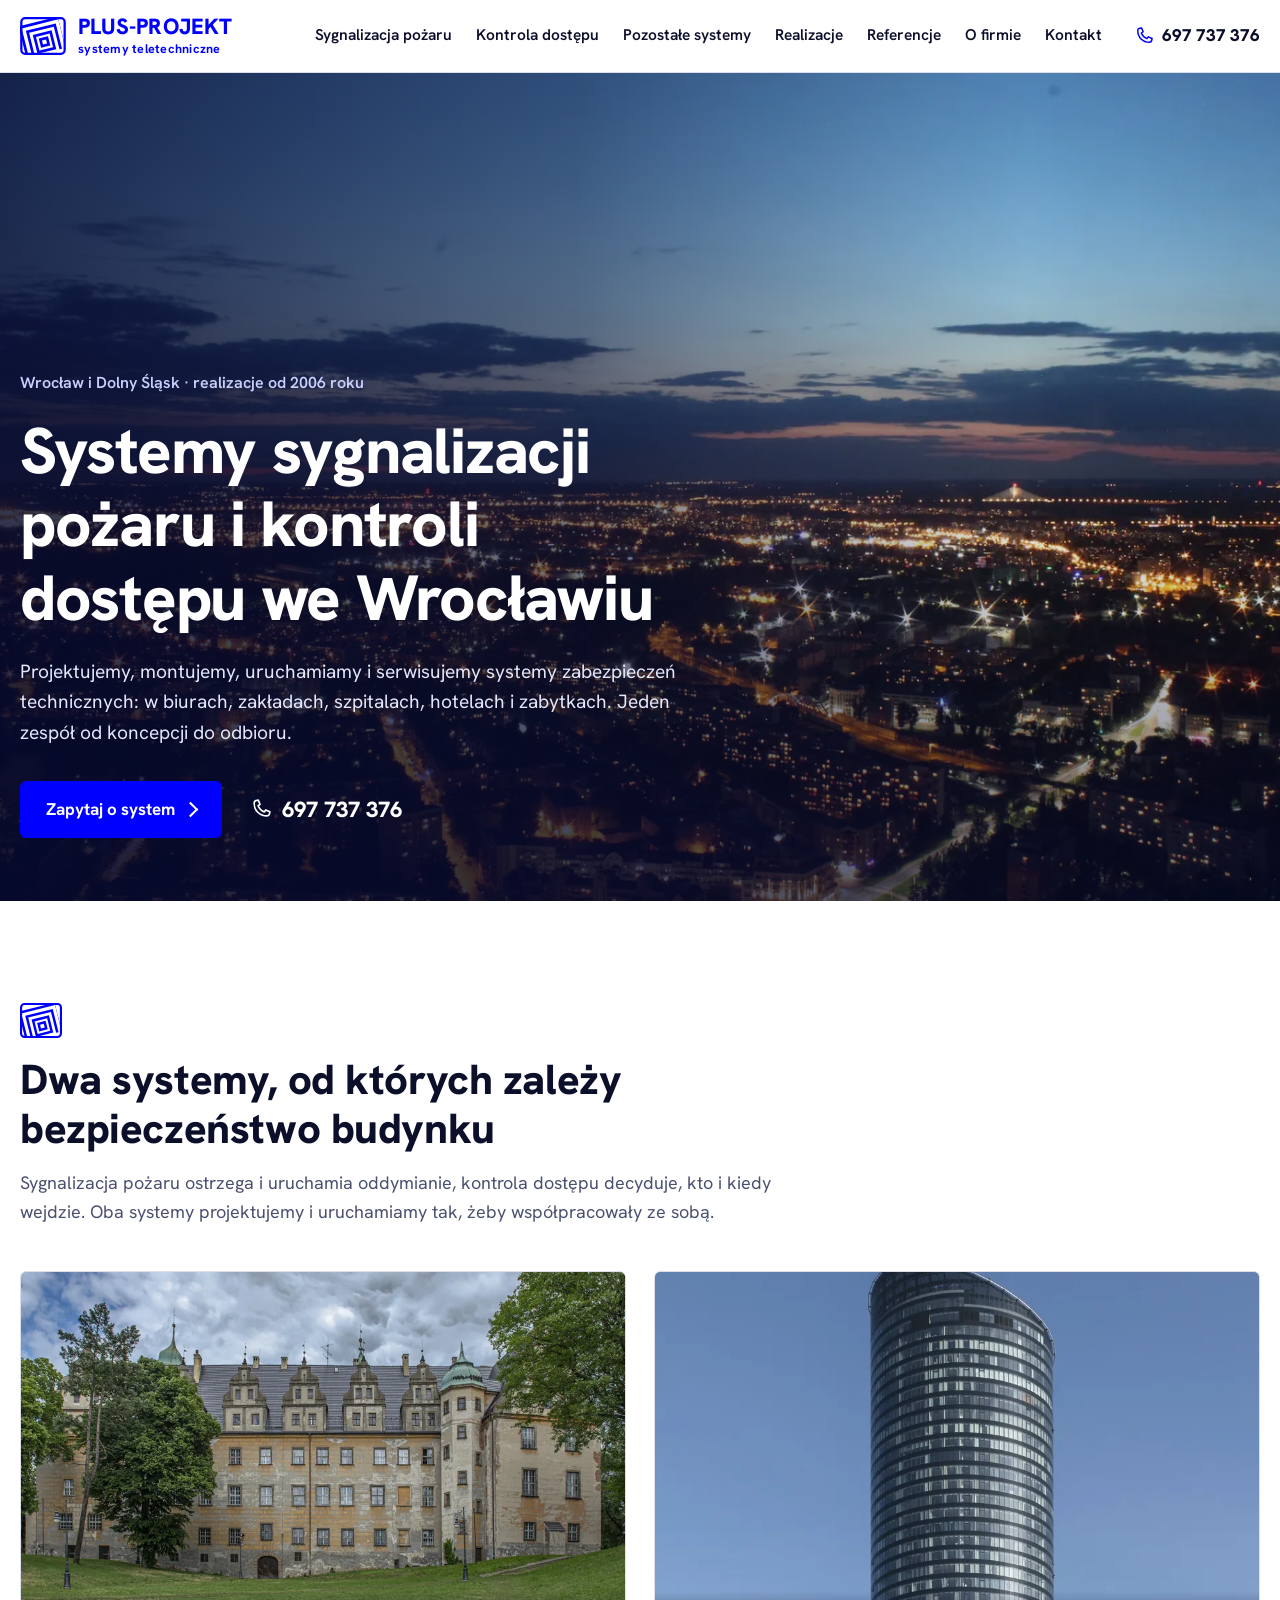
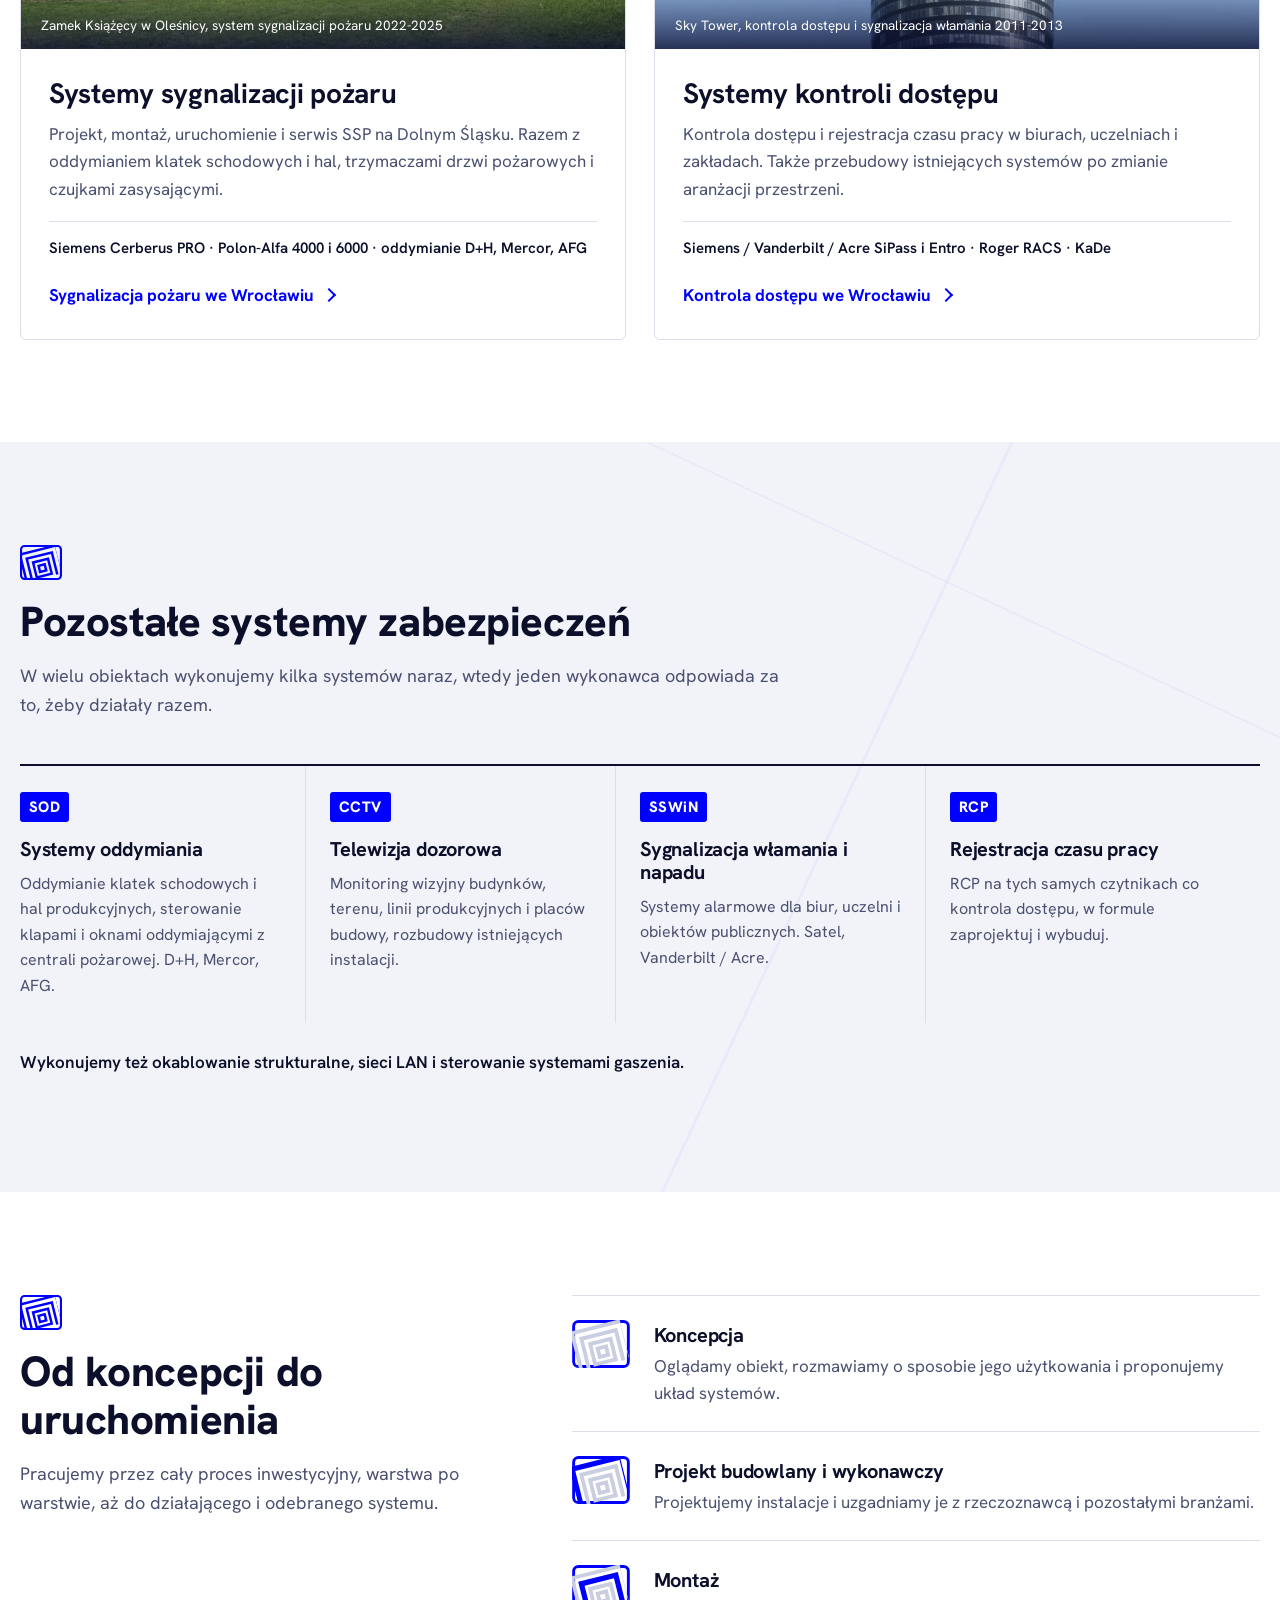
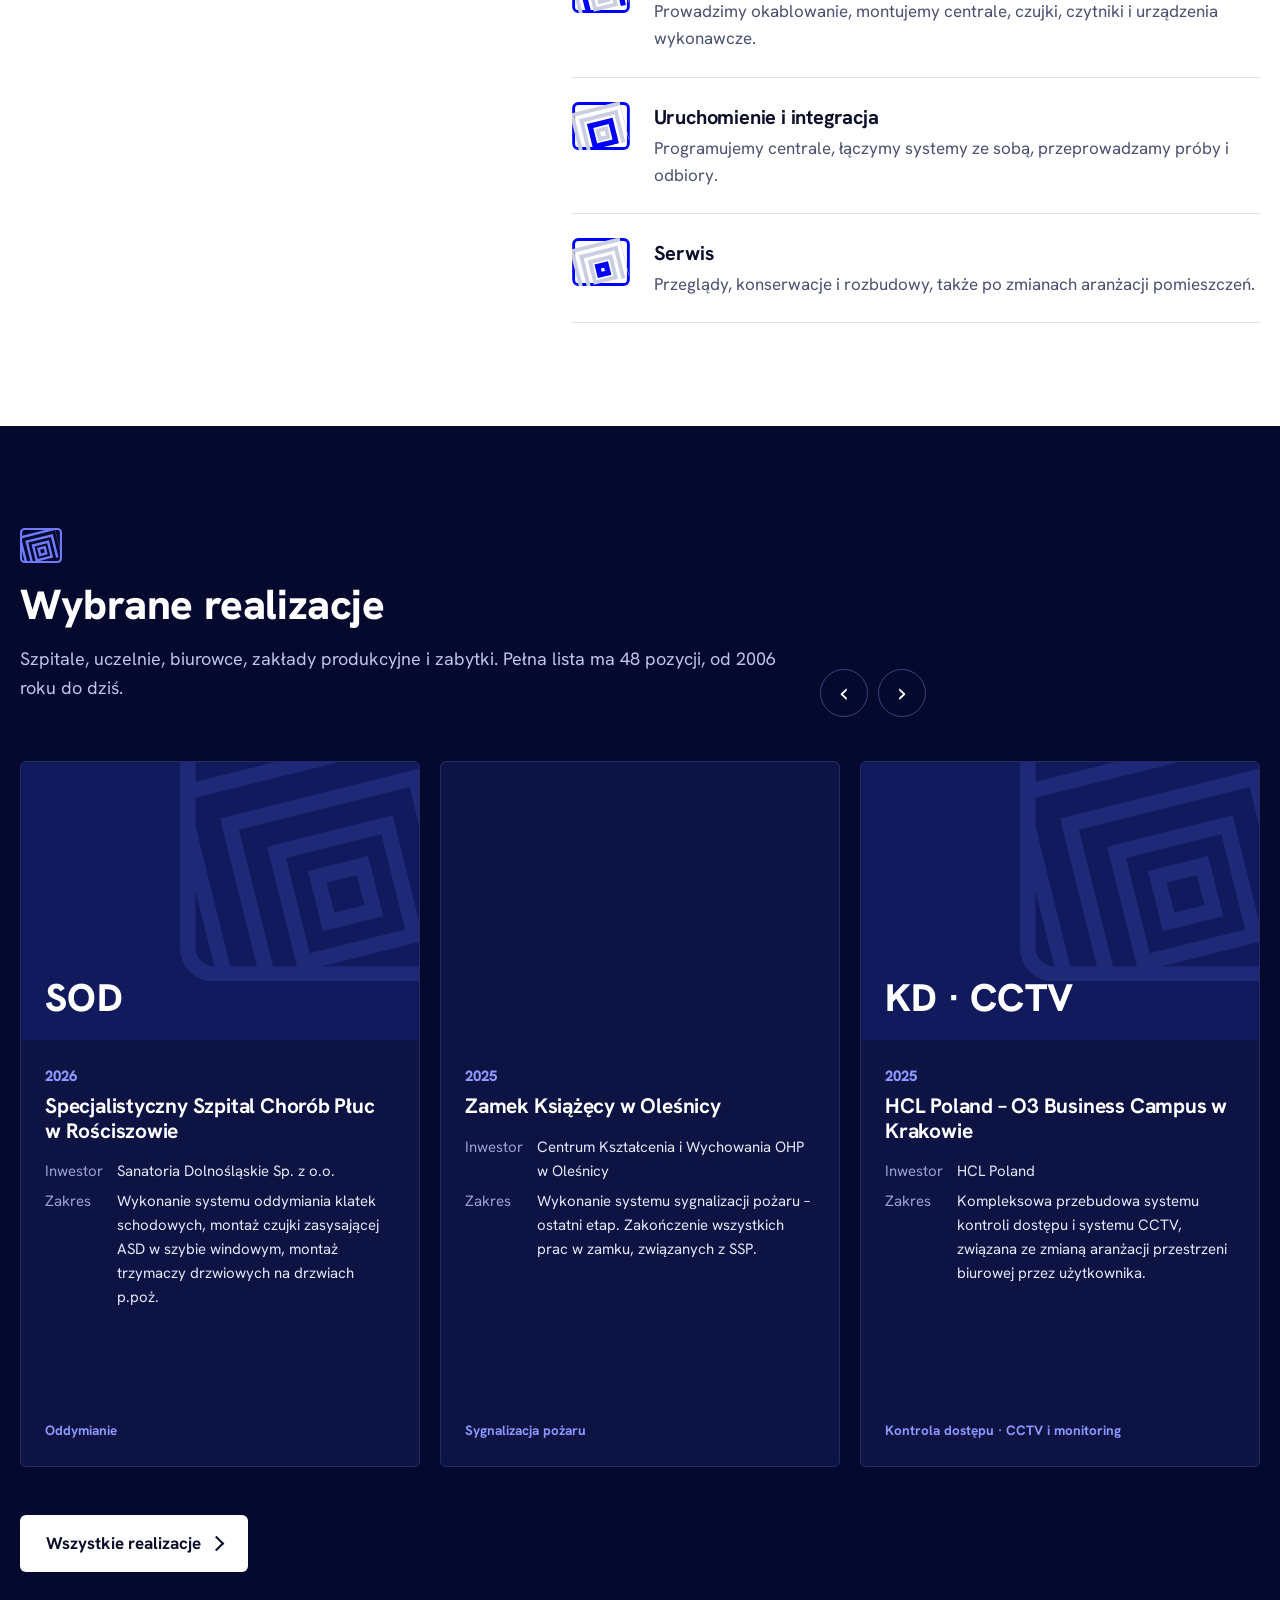
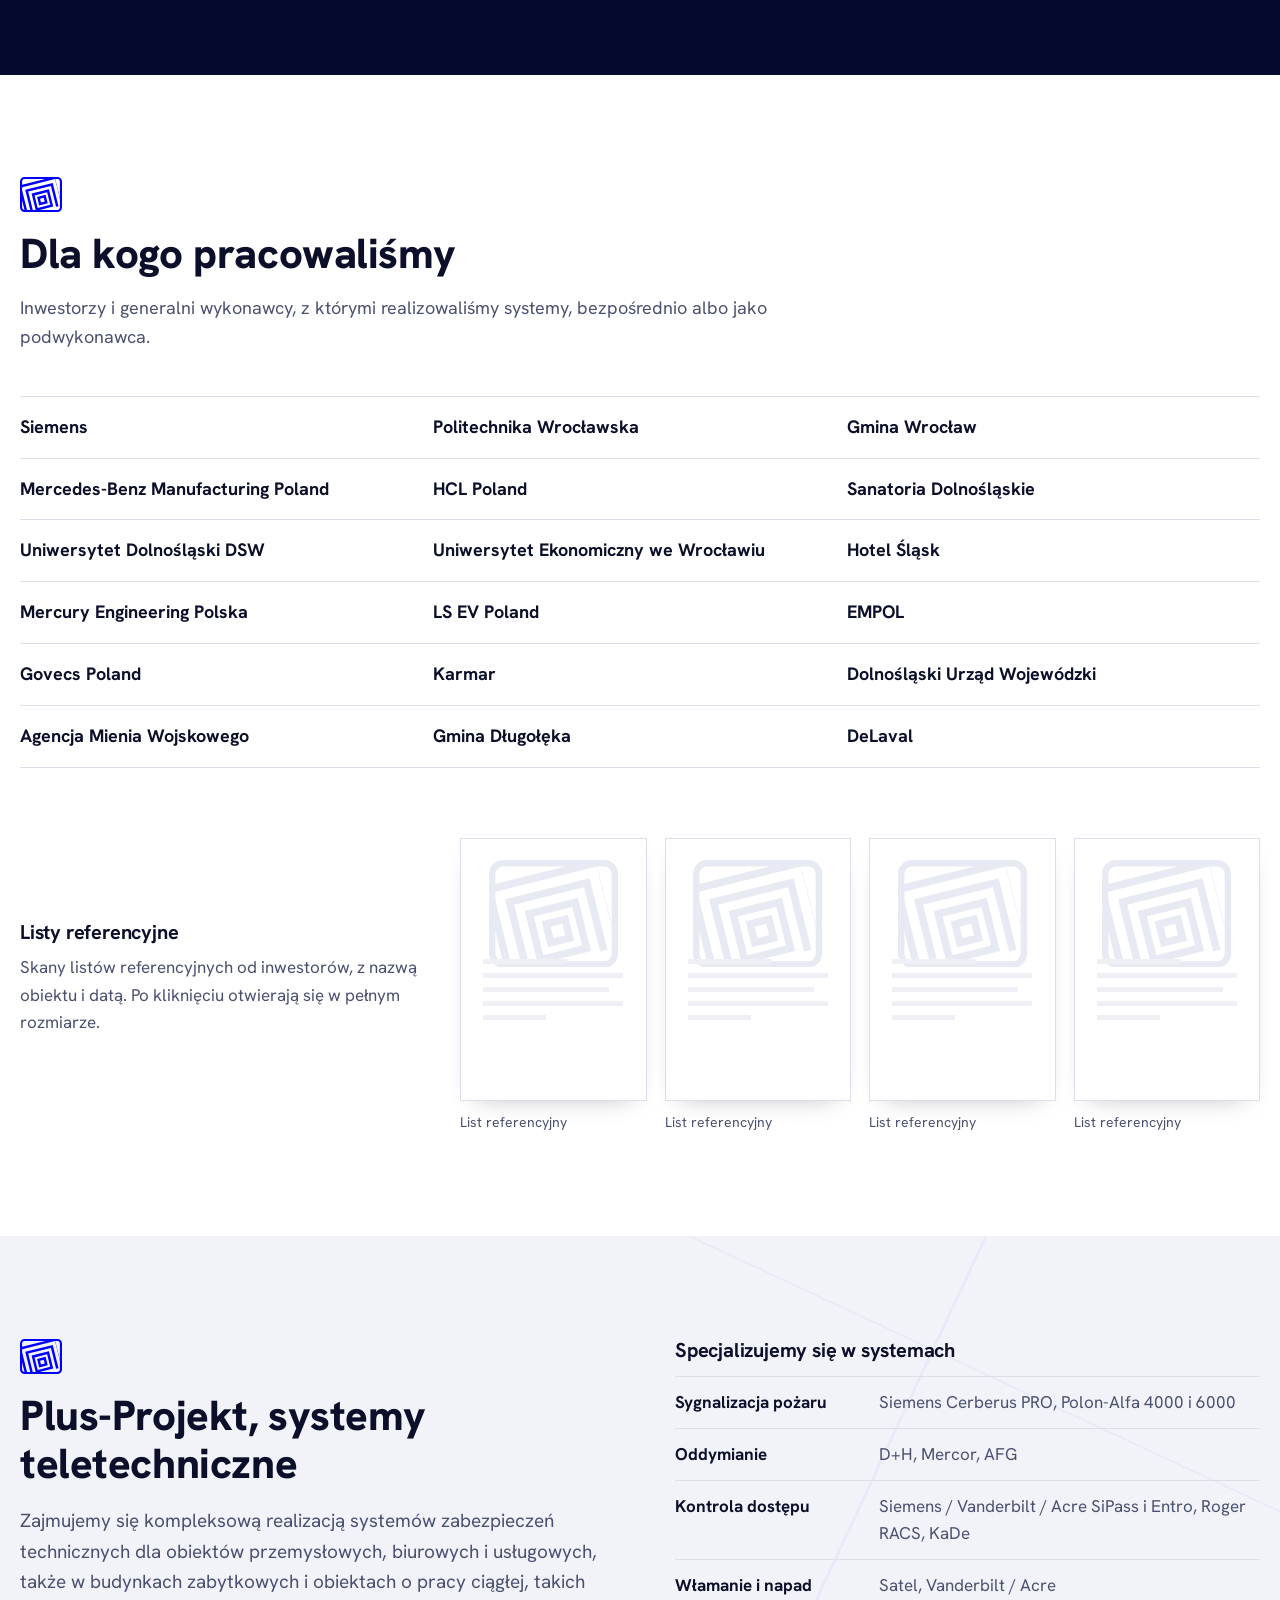
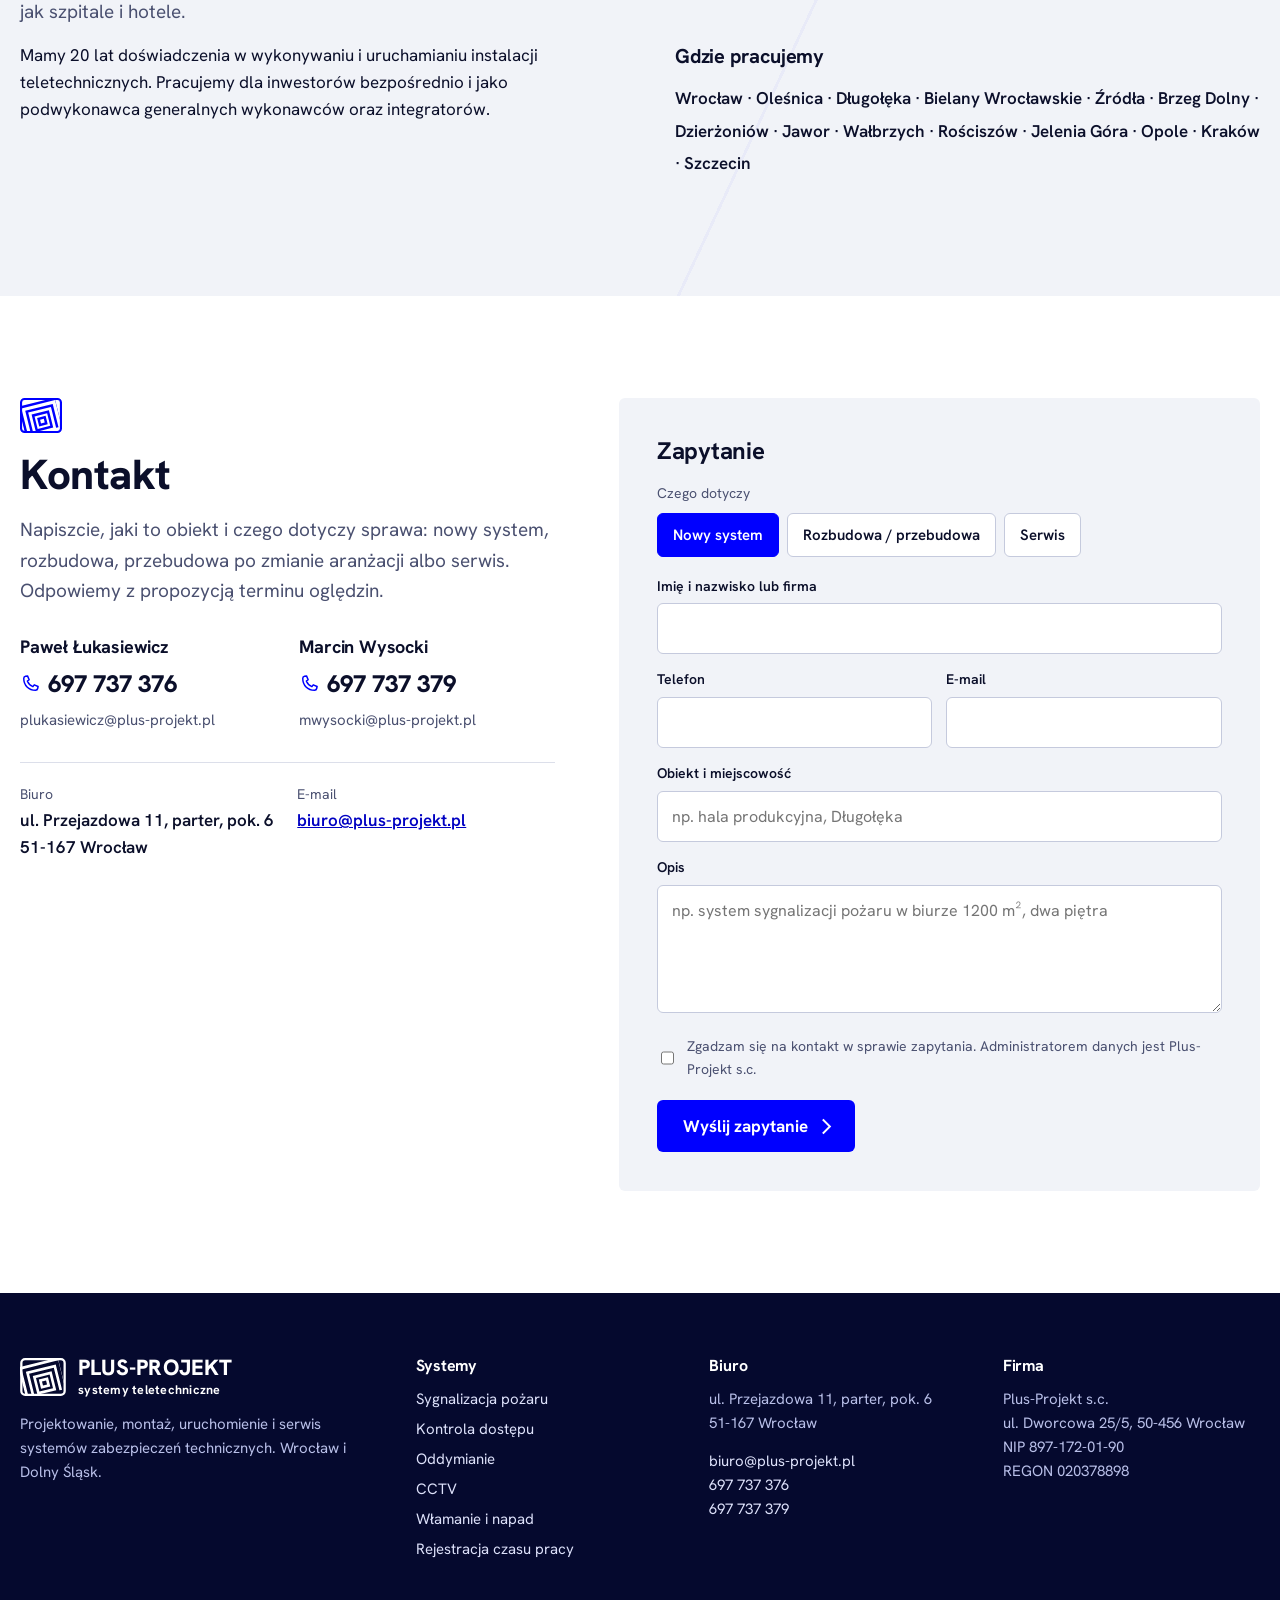
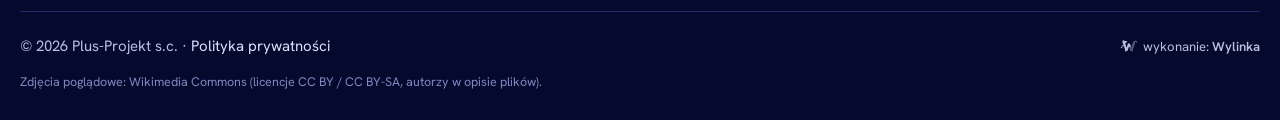
==== index.html @ 3897daae "Podgląd strony plus-projekt.pl" ====
<!doctype html>
<html lang="pl">
<head>
<meta charset="utf-8">
<meta name="viewport" content="width=device-width,initial-scale=1,viewport-fit=cover">
<meta name="robots" content="noindex, nofollow" data-podglad>
<title>Systemy sygnalizacji pożaru i kontroli dostępu Wrocław | Plus-Projekt</title>
<meta name="description" content="Systemy sygnalizacji pożaru, oddymiania i kontroli dostępu we Wrocławiu i na Dolnym Śląsku: projekt, montaż, uruchomienie i serwis. Realizacje od 2006 roku.">
<meta name="theme-color" content="#0000FF">
<link rel="icon" href="img/znak.svg" type="image/svg+xml">
<link rel="preload" as="font" type="font/woff2" href="fonts/hanken-rdzen.woff2" crossorigin>
<link rel="preload" as="image" type="image/webp" href="img/wroclaw-1600.webp" imagesrcset="img/wroclaw-720.webp 720w, img/wroclaw-1080.webp 1080w, img/wroclaw-1600.webp 1600w, img/wroclaw-2000.webp 2000w, img/wroclaw-2560.webp 2560w, img/wroclaw-3200.webp 3200w" imagesizes="100vw" fetchpriority="high">
<link rel="stylesheet" href="style.css">
<script type="application/ld+json">{"@context": "https://schema.org", "@type": "LocalBusiness", "name": "Plus-Projekt s.c.", "description": "Projektowanie, montaż, uruchomienie i serwis systemów sygnalizacji pożaru, oddymiania, kontroli dostępu, CCTV i SSWiN we Wrocławiu i na Dolnym Śląsku.", "telephone": "+48 697 737 376", "email": "biuro@plus-projekt.pl", "address": {"@type": "PostalAddress", "streetAddress": "ul. Przejazdowa 11", "postalCode": "51-167", "addressLocality": "Wrocław", "addressCountry": "PL"}, "areaServed": ["Wrocław", "Dolny Śląsk"], "vatID": "PL8971720190"}</script>
</head>
<body>
<a class="skip" href="#tresc">Przejdź do treści</a>
<header class="top" id="top"><div class="wrap topin"><a class="logo" href="./" aria-label="Plus-Projekt - strona główna"><svg class="gl lg" viewBox="0 0 120 100" aria-hidden="true" focusable="false"><defs><clipPath id="clg0"><rect x="6" y="6" width="108" height="88" rx="7"/></clipPath></defs><rect x="3" y="3" width="114" height="94" rx="10" fill="none" stroke="currentColor" stroke-width="6"/><g clip-path="url(#clg0)" fill="none" stroke="currentColor" stroke-width="7" transform="rotate(-14 64 66)"><rect x="-6" y="-4" width="140" height="140"/><rect x="11" y="13" width="106" height="106"/><rect x="27" y="29" width="74" height="74"/><rect x="42" y="44" width="44" height="44"/><rect x="55" y="57" width="18" height="18"/></g></svg><span><b>PLUS-PROJEKT</b><small>systemy teletechniczne</small></span></a>
<nav class="nav" id="nav" aria-label="Menu główne"><ul><li><a href="systemy-sygnalizacji-pozaru-wroclaw">Sygnalizacja pożaru</a></li><li><a href="systemy-kontroli-dostepu-wroclaw">Kontrola dostępu</a></li><li><a href="./#systemy">Pozostałe systemy</a></li><li><a href="realizacje">Realizacje</a></li><li><a href="./#referencje">Referencje</a></li><li><a href="./#o-firmie">O firmie</a></li><li><a href="./#kontakt">Kontakt</a></li></ul>
<a class="navtel" href="tel:+48697737376"><svg viewBox="0 0 24 24" aria-hidden="true"><path d="M6.6 2.8 9 2.3l2 4.6-2.2 1.6a12 12 0 0 0 6.7 6.7l1.6-2.2 4.6 2-.5 2.4a2.6 2.6 0 0 1-2.6 2.1C10.4 19.5 4.5 13.6 4.5 5.4a2.6 2.6 0 0 1 2.1-2.6Z" fill="none" stroke="currentColor" stroke-width="1.8" stroke-linejoin="round"/></svg><span>697 737 376</span></a></nav>
<a class="toptel" href="tel:+48697737376"><svg viewBox="0 0 24 24" aria-hidden="true"><path d="M6.6 2.8 9 2.3l2 4.6-2.2 1.6a12 12 0 0 0 6.7 6.7l1.6-2.2 4.6 2-.5 2.4a2.6 2.6 0 0 1-2.6 2.1C10.4 19.5 4.5 13.6 4.5 5.4a2.6 2.6 0 0 1 2.1-2.6Z" fill="none" stroke="currentColor" stroke-width="1.8" stroke-linejoin="round"/></svg><span>697 737 376</span></a>
<button class="burger" aria-expanded="false" aria-controls="nav" aria-label="Otwórz menu"><i></i><i></i><i></i></button>
</div></header>
<main id="tresc">
<section class="hero">
<div class="hbg"><img class="himg" src="img/wroclaw-2000.webp" srcset="img/wroclaw-720.webp 720w, img/wroclaw-1080.webp 1080w, img/wroclaw-1600.webp 1600w, img/wroclaw-2000.webp 2000w, img/wroclaw-2560.webp 2560w, img/wroclaw-3200.webp 3200w" sizes="100vw" alt="Wrocław o zmierzchu, widok z góry na miasto" width="2560" height="1440" fetchpriority="high"></div>
<div class="wrap hin">
<p class="hloc">Wrocław i Dolny Śląsk · realizacje od 2006 roku</p>
<h1>Systemy sygnalizacji pożaru i kontroli dostępu we Wrocławiu</h1>
<p class="hlead">Projektujemy, montujemy, uruchamiamy i serwisujemy systemy zabezpieczeń technicznych: w biurach, zakładach, szpitalach, hotelach i zabytkach. Jeden zespół od koncepcji do odbioru.</p>
<div class="hcta"><a class="btn" href="#kontakt">Zapytaj o system</a><a class="htel" href="tel:+48697737376"><svg viewBox="0 0 24 24" aria-hidden="true"><path d="M6.6 2.8 9 2.3l2 4.6-2.2 1.6a12 12 0 0 0 6.7 6.7l1.6-2.2 4.6 2-.5 2.4a2.6 2.6 0 0 1-2.6 2.1C10.4 19.5 4.5 13.6 4.5 5.4a2.6 2.6 0 0 1 2.1-2.6Z" fill="none" stroke="currentColor" stroke-width="1.8" stroke-linejoin="round"/></svg><span>697 737 376</span></a></div>
</div>
</section>

<section class="sec glowne" id="oferta"><div class="wrap">
<div class="shead"><svg class="gl mk" viewBox="0 0 120 100" aria-hidden="true" focusable="false"><defs><clipPath id="cmk0"><rect x="6" y="6" width="108" height="88" rx="7"/></clipPath></defs><rect x="3" y="3" width="114" height="94" rx="10" fill="none" stroke="currentColor" stroke-width="6"/><g clip-path="url(#cmk0)" fill="none" stroke="currentColor" stroke-width="7" transform="rotate(-14 64 66)"><rect x="-6" y="-4" width="140" height="140"/><rect x="11" y="13" width="106" height="106"/><rect x="27" y="29" width="74" height="74"/><rect x="42" y="44" width="44" height="44"/><rect x="55" y="57" width="18" height="18"/></g></svg><h2>Dwa systemy, od których zależy bezpieczeństwo budynku</h2>
<p>Sygnalizacja pożaru ostrzega i uruchamia oddymianie, kontrola dostępu decyduje, kto i kiedy wejdzie. Oba systemy projektujemy i uruchamiamy tak, żeby współpracowały ze sobą.</p></div>
<div class="duo">
<a class="duz" href="systemy-sygnalizacji-pozaru-wroclaw">
<figure><img class="" src="img/olesnica-1200.webp" srcset="img/olesnica-600.webp 600w, img/olesnica-900.webp 900w, img/olesnica-1200.webp 1200w, img/olesnica-1600.webp 1600w" sizes="(max-width:900px) 92vw, 640px" alt="Zamek Książęcy w Oleśnicy, gdzie wykonaliśmy system sygnalizacji pożaru" width="1200" height="723" loading="lazy" decoding="async"><figcaption>Zamek Książęcy w Oleśnicy, system sygnalizacji pożaru 2022-2025</figcaption></figure>
<div class="duzin"><h3>Systemy sygnalizacji pożaru</h3>
<p>Projekt, montaż, uruchomienie i serwis SSP na Dolnym Śląsku. Razem z oddymianiem klatek schodowych i hal, trzymaczami drzwi pożarowych i czujkami zasysającymi.</p>
<p class="marki">Siemens Cerberus PRO · Polon-Alfa 4000 i 6000 · oddymianie D+H, Mercor, AFG</p>
<span class="wiecej">Sygnalizacja pożaru we Wrocławiu</span></div></a>
<a class="duz" href="systemy-kontroli-dostepu-wroclaw">
<figure><img class="" src="img/skytower-900.webp" srcset="img/skytower-600.webp 600w, img/skytower-900.webp 900w, img/skytower-1200.webp 1200w" sizes="(max-width:900px) 92vw, 640px" alt="Sky Tower we Wrocławiu, gdzie uruchamialiśmy system kontroli dostępu" width="1200" height="1021" loading="lazy" decoding="async"><figcaption>Sky Tower, kontrola dostępu i sygnalizacja włamania 2011-2013</figcaption></figure>
<div class="duzin"><h3>Systemy kontroli dostępu</h3>
<p>Kontrola dostępu i rejestracja czasu pracy w biurach, uczelniach i zakładach. Także przebudowy istniejących systemów po zmianie aranżacji przestrzeni.</p>
<p class="marki">Siemens / Vanderbilt / Acre SiPass i Entro · Roger RACS · KaDe</p>
<span class="wiecej">Kontrola dostępu we Wrocławiu</span></div></a>
</div>
</div></section>

<section class="sec szare" id="systemy"><div class="wrap">
<div class="shead"><svg class="gl mk" viewBox="0 0 120 100" aria-hidden="true" focusable="false"><defs><clipPath id="cmk0"><rect x="6" y="6" width="108" height="88" rx="7"/></clipPath></defs><rect x="3" y="3" width="114" height="94" rx="10" fill="none" stroke="currentColor" stroke-width="6"/><g clip-path="url(#cmk0)" fill="none" stroke="currentColor" stroke-width="7" transform="rotate(-14 64 66)"><rect x="-6" y="-4" width="140" height="140"/><rect x="11" y="13" width="106" height="106"/><rect x="27" y="29" width="74" height="74"/><rect x="42" y="44" width="44" height="44"/><rect x="55" y="57" width="18" height="18"/></g></svg><h2>Pozostałe systemy zabezpieczeń</h2>
<p>W wielu obiektach wykonujemy kilka systemów naraz, wtedy jeden wykonawca odpowiada za to, żeby działały razem.</p></div>
<div class="lista4">
<div class="sys"><span class="skr">SOD</span><h3>Systemy oddymiania</h3><p>Oddymianie klatek schodowych i hal produkcyjnych, sterowanie klapami i oknami oddymiającymi z centrali pożarowej. D+H, Mercor, AFG.</p></div>
<div class="sys"><span class="skr">CCTV</span><h3>Telewizja dozorowa</h3><p>Monitoring wizyjny budynków, terenu, linii produkcyjnych i placów budowy, rozbudowy istniejących instalacji.</p></div>
<div class="sys"><span class="skr">SSWiN</span><h3>Sygnalizacja włamania i napadu</h3><p>Systemy alarmowe dla biur, uczelni i obiektów publicznych. Satel, Vanderbilt / Acre.</p></div>
<div class="sys"><span class="skr">RCP</span><h3>Rejestracja czasu pracy</h3><p>RCP na tych samych czytnikach co kontrola dostępu, w formule zaprojektuj i wybuduj.</p></div>
</div>
<p class="takze">Wykonujemy też okablowanie strukturalne, sieci LAN i sterowanie systemami gaszenia.</p>
</div></section>

<section class="sec proces"><div class="wrap pgrid">
<div class="shead"><svg class="gl mk" viewBox="0 0 120 100" aria-hidden="true" focusable="false"><defs><clipPath id="cmk0"><rect x="6" y="6" width="108" height="88" rx="7"/></clipPath></defs><rect x="3" y="3" width="114" height="94" rx="10" fill="none" stroke="currentColor" stroke-width="6"/><g clip-path="url(#cmk0)" fill="none" stroke="currentColor" stroke-width="7" transform="rotate(-14 64 66)"><rect x="-6" y="-4" width="140" height="140"/><rect x="11" y="13" width="106" height="106"/><rect x="27" y="29" width="74" height="74"/><rect x="42" y="44" width="44" height="44"/><rect x="55" y="57" width="18" height="18"/></g></svg><h2>Od koncepcji do uruchomienia</h2>
<p>Pracujemy przez cały proces inwestycyjny, warstwa po warstwie, aż do działającego i odebranego systemu.</p></div>
<ol class="kroki"><li><svg class="gl kg" viewBox="0 0 120 100" aria-hidden="true" focusable="false"><defs><clipPath id="ckg1"><rect x="6" y="6" width="108" height="88" rx="7"/></clipPath></defs><rect x="3" y="3" width="114" height="94" rx="10" fill="none" stroke="currentColor" stroke-width="6"/><g clip-path="url(#ckg1)" fill="none" stroke="currentColor" stroke-width="8" transform="rotate(-14 64 66)"><rect class="on" x="-6" y="-4" width="140" height="140"/><rect class="off" x="11" y="13" width="106" height="106"/><rect class="off" x="27" y="29" width="74" height="74"/><rect class="off" x="42" y="44" width="44" height="44"/><rect class="off" x="55" y="57" width="18" height="18"/></g></svg><div><h3>Koncepcja</h3><p>Oglądamy obiekt, rozmawiamy o sposobie jego użytkowania i proponujemy układ systemów.</p></div></li><li><svg class="gl kg" viewBox="0 0 120 100" aria-hidden="true" focusable="false"><defs><clipPath id="ckg2"><rect x="6" y="6" width="108" height="88" rx="7"/></clipPath></defs><rect x="3" y="3" width="114" height="94" rx="10" fill="none" stroke="currentColor" stroke-width="6"/><g clip-path="url(#ckg2)" fill="none" stroke="currentColor" stroke-width="8" transform="rotate(-14 64 66)"><rect class="off" x="-6" y="-4" width="140" height="140"/><rect class="on" x="11" y="13" width="106" height="106"/><rect class="off" x="27" y="29" width="74" height="74"/><rect class="off" x="42" y="44" width="44" height="44"/><rect class="off" x="55" y="57" width="18" height="18"/></g></svg><div><h3>Projekt budowlany i wykonawczy</h3><p>Projektujemy instalacje i uzgadniamy je z rzeczoznawcą i pozostałymi branżami.</p></div></li><li><svg class="gl kg" viewBox="0 0 120 100" aria-hidden="true" focusable="false"><defs><clipPath id="ckg3"><rect x="6" y="6" width="108" height="88" rx="7"/></clipPath></defs><rect x="3" y="3" width="114" height="94" rx="10" fill="none" stroke="currentColor" stroke-width="6"/><g clip-path="url(#ckg3)" fill="none" stroke="currentColor" stroke-width="8" transform="rotate(-14 64 66)"><rect class="off" x="-6" y="-4" width="140" height="140"/><rect class="off" x="11" y="13" width="106" height="106"/><rect class="on" x="27" y="29" width="74" height="74"/><rect class="off" x="42" y="44" width="44" height="44"/><rect class="off" x="55" y="57" width="18" height="18"/></g></svg><div><h3>Montaż</h3><p>Prowadzimy okablowanie, montujemy centrale, czujki, czytniki i urządzenia wykonawcze.</p></div></li><li><svg class="gl kg" viewBox="0 0 120 100" aria-hidden="true" focusable="false"><defs><clipPath id="ckg4"><rect x="6" y="6" width="108" height="88" rx="7"/></clipPath></defs><rect x="3" y="3" width="114" height="94" rx="10" fill="none" stroke="currentColor" stroke-width="6"/><g clip-path="url(#ckg4)" fill="none" stroke="currentColor" stroke-width="8" transform="rotate(-14 64 66)"><rect class="off" x="-6" y="-4" width="140" height="140"/><rect class="off" x="11" y="13" width="106" height="106"/><rect class="off" x="27" y="29" width="74" height="74"/><rect class="on" x="42" y="44" width="44" height="44"/><rect class="off" x="55" y="57" width="18" height="18"/></g></svg><div><h3>Uruchomienie i integracja</h3><p>Programujemy centrale, łączymy systemy ze sobą, przeprowadzamy próby i odbiory.</p></div></li><li><svg class="gl kg" viewBox="0 0 120 100" aria-hidden="true" focusable="false"><defs><clipPath id="ckg5"><rect x="6" y="6" width="108" height="88" rx="7"/></clipPath></defs><rect x="3" y="3" width="114" height="94" rx="10" fill="none" stroke="currentColor" stroke-width="6"/><g clip-path="url(#ckg5)" fill="none" stroke="currentColor" stroke-width="8" transform="rotate(-14 64 66)"><rect class="off" x="-6" y="-4" width="140" height="140"/><rect class="off" x="11" y="13" width="106" height="106"/><rect class="off" x="27" y="29" width="74" height="74"/><rect class="off" x="42" y="44" width="44" height="44"/><rect class="on" x="55" y="57" width="18" height="18"/></g></svg><div><h3>Serwis</h3><p>Przeglądy, konserwacje i rozbudowy, także po zmianach aranżacji pomieszczeń.</p></div></li></ol>
</div></section>

<section class="sec ciemne" id="realizacje"><div class="wrap">
<div class="shead jasny"><svg class="gl mk" viewBox="0 0 120 100" aria-hidden="true" focusable="false"><defs><clipPath id="cmk0"><rect x="6" y="6" width="108" height="88" rx="7"/></clipPath></defs><rect x="3" y="3" width="114" height="94" rx="10" fill="none" stroke="currentColor" stroke-width="6"/><g clip-path="url(#cmk0)" fill="none" stroke="currentColor" stroke-width="7" transform="rotate(-14 64 66)"><rect x="-6" y="-4" width="140" height="140"/><rect x="11" y="13" width="106" height="106"/><rect x="27" y="29" width="74" height="74"/><rect x="42" y="44" width="44" height="44"/><rect x="55" y="57" width="18" height="18"/></g></svg><h2>Wybrane realizacje</h2>
<p>Szpitale, uczelnie, biurowce, zakłady produkcyjne i zabytki. Pełna lista ma 48 pozycji, od 2006 roku do dziś.</p>
<div class="strz"><button class="sl-prev" aria-label="Poprzednie">‹</button><button class="sl-next" aria-label="Następne">›</button></div></div>
<div class="slider" tabindex="0" aria-label="Realizacje, przewiń w bok"><article class="rcard"><div class="rtyp" aria-hidden="true"><svg class="gl rt" viewBox="0 0 120 100" aria-hidden="true" focusable="false"><defs><clipPath id="crt0"><rect x="6" y="6" width="108" height="88" rx="7"/></clipPath></defs><rect x="3" y="3" width="114" height="94" rx="10" fill="none" stroke="currentColor" stroke-width="6"/><g clip-path="url(#crt0)" fill="none" stroke="currentColor" stroke-width="6" transform="rotate(-14 64 66)"><rect x="-6" y="-4" width="140" height="140"/><rect x="11" y="13" width="106" height="106"/><rect x="27" y="29" width="74" height="74"/><rect x="42" y="44" width="44" height="44"/><rect x="55" y="57" width="18" height="18"/></g></svg><b>SOD</b></div><div class="rin"><span class="rrok">2026</span><h3>Specjalistyczny Szpital Chorób Płuc w Rościszowie</h3>
<dl><dt>Inwestor</dt><dd>Sanatoria Dolnośląskie Sp. z o.o.</dd><dt>Zakres</dt><dd>Wykonanie systemu oddymiania klatek schodowych, montaż czujki zasysającej ASD w szybie windowym, montaż trzymaczy drzwiowych na drzwiach p.poż.</dd></dl>
<p class="rsys">Oddymianie</p></div></article><article class="rcard mafoto"><figure class="rfig"><img class="" src="img/olesnica-900.webp" srcset="img/olesnica-600.webp 600w, img/olesnica-900.webp 900w, img/olesnica-1200.webp 1200w" sizes="(max-width:700px) 86vw, 420px" alt="Zamek Książęcy w Oleśnicy" width="600" height="420" loading="lazy" decoding="async"></figure><div class="rin"><span class="rrok">2025</span><h3>Zamek Książęcy w Oleśnicy</h3>
<dl><dt>Inwestor</dt><dd>Centrum Kształcenia i Wychowania OHP w Oleśnicy</dd><dt>Zakres</dt><dd>Wykonanie systemu sygnalizacji pożaru – ostatni etap. Zakończenie wszystkich prac w zamku, związanych z SSP.</dd></dl>
<p class="rsys">Sygnalizacja pożaru</p></div></article><article class="rcard"><div class="rtyp" aria-hidden="true"><svg class="gl rt" viewBox="0 0 120 100" aria-hidden="true" focusable="false"><defs><clipPath id="crt0"><rect x="6" y="6" width="108" height="88" rx="7"/></clipPath></defs><rect x="3" y="3" width="114" height="94" rx="10" fill="none" stroke="currentColor" stroke-width="6"/><g clip-path="url(#crt0)" fill="none" stroke="currentColor" stroke-width="6" transform="rotate(-14 64 66)"><rect x="-6" y="-4" width="140" height="140"/><rect x="11" y="13" width="106" height="106"/><rect x="27" y="29" width="74" height="74"/><rect x="42" y="44" width="44" height="44"/><rect x="55" y="57" width="18" height="18"/></g></svg><b>KD · CCTV</b></div><div class="rin"><span class="rrok">2025</span><h3>HCL Poland – O3 Business Campus w Krakowie</h3>
<dl><dt>Inwestor</dt><dd>HCL Poland</dd><dt>Zakres</dt><dd>Kompleksowa przebudowa systemu kontroli dostępu i systemu CCTV, związana ze zmianą aranżacji przestrzeni biurowej przez użytkownika.</dd></dl>
<p class="rsys">Kontrola dostępu · CCTV i monitoring</p></div></article><article class="rcard"><div class="rtyp" aria-hidden="true"><svg class="gl rt" viewBox="0 0 120 100" aria-hidden="true" focusable="false"><defs><clipPath id="crt0"><rect x="6" y="6" width="108" height="88" rx="7"/></clipPath></defs><rect x="3" y="3" width="114" height="94" rx="10" fill="none" stroke="currentColor" stroke-width="6"/><g clip-path="url(#crt0)" fill="none" stroke="currentColor" stroke-width="6" transform="rotate(-14 64 66)"><rect x="-6" y="-4" width="140" height="140"/><rect x="11" y="13" width="106" height="106"/><rect x="27" y="29" width="74" height="74"/><rect x="42" y="44" width="44" height="44"/><rect x="55" y="57" width="18" height="18"/></g></svg><b>SSP</b></div><div class="rin"><span class="rrok">2024</span><h3>Biuro i hala Govecs Poland Sp. z o.o. we Wrocławiu</h3>
<dl><dt>Inwestor</dt><dd>Govecs Poland Sp. z o.o.</dd><dt>Zakres</dt><dd>Projekt i wykonanie systemu sygnalizacji pożaru w formule „zaprojektuj i wybuduj”.</dd></dl>
<p class="rsys">Sygnalizacja pożaru</p></div></article><article class="rcard mafoto"><figure class="rfig"><img class="" src="img/skytower-900.webp" srcset="img/skytower-600.webp 600w, img/skytower-900.webp 900w, img/skytower-1200.webp 1200w" sizes="(max-width:700px) 86vw, 420px" alt="Sky Tower we Wrocławiu" width="600" height="420" loading="lazy" decoding="async"></figure><div class="rin"><span class="rrok">2011 – 2013</span><h3>SkyTower</h3>
<dl><dt>Zamawiający</dt><dd>Siemens sp. z o.o.</dd><dt>Zakres</dt><dd>Nadzór inżynierski, uruchomienie, montaż systemu Kontroli Dostępu Sygnalizacji Włamania i Napadu.</dd></dl>
<p class="rsys">Kontrola dostępu</p></div></article><article class="rcard"><div class="rtyp" aria-hidden="true"><svg class="gl rt" viewBox="0 0 120 100" aria-hidden="true" focusable="false"><defs><clipPath id="crt0"><rect x="6" y="6" width="108" height="88" rx="7"/></clipPath></defs><rect x="3" y="3" width="114" height="94" rx="10" fill="none" stroke="currentColor" stroke-width="6"/><g clip-path="url(#crt0)" fill="none" stroke="currentColor" stroke-width="6" transform="rotate(-14 64 66)"><rect x="-6" y="-4" width="140" height="140"/><rect x="11" y="13" width="106" height="106"/><rect x="27" y="29" width="74" height="74"/><rect x="42" y="44" width="44" height="44"/><rect x="55" y="57" width="18" height="18"/></g></svg><b>SSP · SOD</b></div><div class="rin"><span class="rrok">2019</span><h3>Centrum Sportowe Politechniki Wrocławskiej</h3>
<dl><dt>Inwestor</dt><dd>Politechnika Wrocławska</dd><dt>Zakres</dt><dd>Wykonanie systemu sygnalizacji pożaru i oddymiania klatek schodowych</dd></dl>
<p class="rsys">Sygnalizacja pożaru · Oddymianie</p></div></article><article class="rcard mafoto"><figure class="rfig"><img class="" src="img/renoma-900.webp" srcset="img/renoma-600.webp 600w, img/renoma-900.webp 900w, img/renoma-1200.webp 1200w" sizes="(max-width:700px) 86vw, 420px" alt="Dom Handlowy Renoma we Wrocławiu" width="600" height="420" loading="lazy" decoding="async"></figure><div class="rin"><span class="rrok">2007 – 2009</span><h3>Dom Handlowy RENOMA, Wrocław</h3>
<dl><dt>Zamawiający</dt><dd>Mercury Engineering Polska sp. z o.o.</dd><dt>Zakres</dt><dd>Projekty wykonawcze oraz nadzory autorskie dla systemów: SAP, GEMOS, DSO, SSWiN, KD, CCTV, system telefoniczny, domofonowy, parkingowy, zliczania ludzi telewizji kablowej; projekty wykonawcze SAP i DSO w obszarach najemców; uruchomienie systemów: KD Siemens SiPass, SSWiN Siemens Sintony.</dd></dl>
<p class="rsys">Sygnalizacja pożaru · Oddymianie · Kontrola dostępu · Włamanie i napad · CCTV i monitoring</p></div></article><article class="rcard"><div class="rtyp" aria-hidden="true"><svg class="gl rt" viewBox="0 0 120 100" aria-hidden="true" focusable="false"><defs><clipPath id="crt0"><rect x="6" y="6" width="108" height="88" rx="7"/></clipPath></defs><rect x="3" y="3" width="114" height="94" rx="10" fill="none" stroke="currentColor" stroke-width="6"/><g clip-path="url(#crt0)" fill="none" stroke="currentColor" stroke-width="6" transform="rotate(-14 64 66)"><rect x="-6" y="-4" width="140" height="140"/><rect x="11" y="13" width="106" height="106"/><rect x="27" y="29" width="74" height="74"/><rect x="42" y="44" width="44" height="44"/><rect x="55" y="57" width="18" height="18"/></g></svg><b>SSP · KD · SSWiN</b></div><div class="rin"><span class="rrok">2014 – 2015</span><h3>Stara Kopalnia – Centrum Nauki i Sztuki w Wałbrzychu</h3>
<dl><dt>Zamawiający</dt><dd>Surfland Systemy Komputerowe S.A.</dd><dt>Zakres</dt><dd>Integracja systemów: sygnalizacji pożaru, kontroli dostępu, włamania i napadu oraz telewizji dozorowej. Wykonanie wizualizacji systemów w systemie Siemens MM8000.</dd></dl>
<p class="rsys">Sygnalizacja pożaru · Kontrola dostępu · Włamanie i napad · CCTV i monitoring</p></div></article><article class="rcard"><div class="rtyp" aria-hidden="true"><svg class="gl rt" viewBox="0 0 120 100" aria-hidden="true" focusable="false"><defs><clipPath id="crt0"><rect x="6" y="6" width="108" height="88" rx="7"/></clipPath></defs><rect x="3" y="3" width="114" height="94" rx="10" fill="none" stroke="currentColor" stroke-width="6"/><g clip-path="url(#crt0)" fill="none" stroke="currentColor" stroke-width="6" transform="rotate(-14 64 66)"><rect x="-6" y="-4" width="140" height="140"/><rect x="11" y="13" width="106" height="106"/><rect x="27" y="29" width="74" height="74"/><rect x="42" y="44" width="44" height="44"/><rect x="55" y="57" width="18" height="18"/></g></svg><b>SSP · SOD · CCTV</b></div><div class="rin"><span class="rrok">2010 – 2012</span><h3>Hotel Śląsk we Wrocławiu</h3>
<dl><dt>Zamawiający</dt><dd>Hotel Śląsk sp. z o. o.</dd><dt>Zakres</dt><dd>Kompletne zaprojektowanie, wykonanie i uruchomienie systemów: SAP, oddymianie klatek schodowych, DSO, CCTV, RTV-SAT, okablowania telefonicznego i sieci WLAN; kompleksowe wykonanie instalacji elektrycznych.</dd></dl>
<p class="rsys">Sygnalizacja pożaru · Oddymianie · CCTV i monitoring · Sieci i okablowanie</p></div></article><article class="rcard"><div class="rtyp" aria-hidden="true"><svg class="gl rt" viewBox="0 0 120 100" aria-hidden="true" focusable="false"><defs><clipPath id="crt0"><rect x="6" y="6" width="108" height="88" rx="7"/></clipPath></defs><rect x="3" y="3" width="114" height="94" rx="10" fill="none" stroke="currentColor" stroke-width="6"/><g clip-path="url(#crt0)" fill="none" stroke="currentColor" stroke-width="6" transform="rotate(-14 64 66)"><rect x="-6" y="-4" width="140" height="140"/><rect x="11" y="13" width="106" height="106"/><rect x="27" y="29" width="74" height="74"/><rect x="42" y="44" width="44" height="44"/><rect x="55" y="57" width="18" height="18"/></g></svg><b>SSP · SOD · KD</b></div><div class="rin"><span class="rrok">2010 – 2011</span><h3>Uniwersytet Ekonomiczny we Wrocławiu, budynek DCNiE przy ul. Wielkiej</h3>
<dl><dt>Zamawiający</dt><dd>Siemens sp. z o.o., Generalny Wykonawca: KPBP Budus S.A.</dd><dt>Zakres</dt><dd>Kompletne wykonanie i uruchomienie systemów: sygnalizacji pożaru Cerberus Pro, oddymianie klatek schodowych, gaszenia XC10 kontroli dostępu SiPass, sygnalizacji włamania Sintony 410.</dd></dl>
<p class="rsys">Sygnalizacja pożaru · Oddymianie · Kontrola dostępu · Włamanie i napad</p></div></article></div>
<a class="btn jasnyb" href="realizacje">Wszystkie realizacje</a>
</div></section>

<section class="sec" id="referencje"><div class="wrap">
<div class="shead"><svg class="gl mk" viewBox="0 0 120 100" aria-hidden="true" focusable="false"><defs><clipPath id="cmk0"><rect x="6" y="6" width="108" height="88" rx="7"/></clipPath></defs><rect x="3" y="3" width="114" height="94" rx="10" fill="none" stroke="currentColor" stroke-width="6"/><g clip-path="url(#cmk0)" fill="none" stroke="currentColor" stroke-width="7" transform="rotate(-14 64 66)"><rect x="-6" y="-4" width="140" height="140"/><rect x="11" y="13" width="106" height="106"/><rect x="27" y="29" width="74" height="74"/><rect x="42" y="44" width="44" height="44"/><rect x="55" y="57" width="18" height="18"/></g></svg><h2>Dla kogo pracowaliśmy</h2>
<p>Inwestorzy i generalni wykonawcy, z którymi realizowaliśmy systemy, bezpośrednio albo jako podwykonawca.</p></div>
<ul class="klienci"><li>Siemens</li><li>Politechnika Wrocławska</li><li>Gmina Wrocław</li><li>Mercedes-Benz Manufacturing Poland</li><li>HCL Poland</li><li>Sanatoria Dolnośląskie</li><li>Uniwersytet Dolnośląski DSW</li><li>Uniwersytet Ekonomiczny we Wrocławiu</li><li>Hotel Śląsk</li><li>Mercury Engineering Polska</li><li>LS EV Poland</li><li>EMPOL</li><li>Govecs Poland</li><li>Karmar</li><li>Dolnośląski Urząd Wojewódzki</li><li>Agencja Mienia Wojskowego</li><li>Gmina Długołęka</li><li>DeLaval</li></ul>
<div class="refy">
<div class="reftxt"><h3>Listy referencyjne</h3><p>Skany listów referencyjnych od inwestorów, z nazwą obiektu i datą. Po kliknięciu otwierają się w pełnym rozmiarze.</p></div>
<div class="kartki"><figure class="kartka"><div class="papier"><svg class="gl wm" viewBox="0 0 120 100" aria-hidden="true" focusable="false"><defs><clipPath id="cwm0"><rect x="6" y="6" width="108" height="88" rx="7"/></clipPath></defs><rect x="3" y="3" width="114" height="94" rx="10" fill="none" stroke="currentColor" stroke-width="6"/><g clip-path="url(#cwm0)" fill="none" stroke="currentColor" stroke-width="7" transform="rotate(-14 64 66)"><rect x="-6" y="-4" width="140" height="140"/><rect x="11" y="13" width="106" height="106"/><rect x="27" y="29" width="74" height="74"/><rect x="42" y="44" width="44" height="44"/><rect x="55" y="57" width="18" height="18"/></g></svg><i></i><i></i><i></i><i></i><i></i></div><figcaption>List referencyjny</figcaption></figure><figure class="kartka"><div class="papier"><svg class="gl wm" viewBox="0 0 120 100" aria-hidden="true" focusable="false"><defs><clipPath id="cwm0"><rect x="6" y="6" width="108" height="88" rx="7"/></clipPath></defs><rect x="3" y="3" width="114" height="94" rx="10" fill="none" stroke="currentColor" stroke-width="6"/><g clip-path="url(#cwm0)" fill="none" stroke="currentColor" stroke-width="7" transform="rotate(-14 64 66)"><rect x="-6" y="-4" width="140" height="140"/><rect x="11" y="13" width="106" height="106"/><rect x="27" y="29" width="74" height="74"/><rect x="42" y="44" width="44" height="44"/><rect x="55" y="57" width="18" height="18"/></g></svg><i></i><i></i><i></i><i></i><i></i></div><figcaption>List referencyjny</figcaption></figure><figure class="kartka"><div class="papier"><svg class="gl wm" viewBox="0 0 120 100" aria-hidden="true" focusable="false"><defs><clipPath id="cwm0"><rect x="6" y="6" width="108" height="88" rx="7"/></clipPath></defs><rect x="3" y="3" width="114" height="94" rx="10" fill="none" stroke="currentColor" stroke-width="6"/><g clip-path="url(#cwm0)" fill="none" stroke="currentColor" stroke-width="7" transform="rotate(-14 64 66)"><rect x="-6" y="-4" width="140" height="140"/><rect x="11" y="13" width="106" height="106"/><rect x="27" y="29" width="74" height="74"/><rect x="42" y="44" width="44" height="44"/><rect x="55" y="57" width="18" height="18"/></g></svg><i></i><i></i><i></i><i></i><i></i></div><figcaption>List referencyjny</figcaption></figure><figure class="kartka"><div class="papier"><svg class="gl wm" viewBox="0 0 120 100" aria-hidden="true" focusable="false"><defs><clipPath id="cwm0"><rect x="6" y="6" width="108" height="88" rx="7"/></clipPath></defs><rect x="3" y="3" width="114" height="94" rx="10" fill="none" stroke="currentColor" stroke-width="6"/><g clip-path="url(#cwm0)" fill="none" stroke="currentColor" stroke-width="7" transform="rotate(-14 64 66)"><rect x="-6" y="-4" width="140" height="140"/><rect x="11" y="13" width="106" height="106"/><rect x="27" y="29" width="74" height="74"/><rect x="42" y="44" width="44" height="44"/><rect x="55" y="57" width="18" height="18"/></g></svg><i></i><i></i><i></i><i></i><i></i></div><figcaption>List referencyjny</figcaption></figure></div>
</div>
</div></section>

<section class="sec szare" id="o-firmie"><div class="wrap ogrid">
<div><svg class="gl mk" viewBox="0 0 120 100" aria-hidden="true" focusable="false"><defs><clipPath id="cmk0"><rect x="6" y="6" width="108" height="88" rx="7"/></clipPath></defs><rect x="3" y="3" width="114" height="94" rx="10" fill="none" stroke="currentColor" stroke-width="6"/><g clip-path="url(#cmk0)" fill="none" stroke="currentColor" stroke-width="7" transform="rotate(-14 64 66)"><rect x="-6" y="-4" width="140" height="140"/><rect x="11" y="13" width="106" height="106"/><rect x="27" y="29" width="74" height="74"/><rect x="42" y="44" width="44" height="44"/><rect x="55" y="57" width="18" height="18"/></g></svg><h2>Plus-Projekt, systemy teletechniczne</h2>
<p class="lead">Zajmujemy się kompleksową realizacją systemów zabezpieczeń technicznych dla obiektów przemysłowych, biurowych i usługowych, także w budynkach zabytkowych i obiektach o pracy ciągłej, takich jak szpitale i hotele.</p>
<p>Mamy 20 lat doświadczenia w wykonywaniu i uruchamianiu instalacji teletechnicznych. Pracujemy dla inwestorów bezpośrednio i jako podwykonawca generalnych wykonawców oraz integratorów.</p></div>
<div class="ocol">
<h3>Specjalizujemy się w systemach</h3>
<dl class="marki2">
<div><dt>Sygnalizacja pożaru</dt><dd>Siemens Cerberus PRO, Polon-Alfa 4000 i 6000</dd></div>
<div><dt>Oddymianie</dt><dd>D+H, Mercor, AFG</dd></div>
<div><dt>Kontrola dostępu</dt><dd>Siemens / Vanderbilt / Acre SiPass i Entro, Roger RACS, KaDe</dd></div>
<div><dt>Włamanie i napad</dt><dd>Satel, Vanderbilt / Acre</dd></div>
</dl>
<h3>Gdzie pracujemy</h3>
<p class="miejsca">Wrocław · Oleśnica · Długołęka · Bielany Wrocławskie · Źródła · Brzeg Dolny · Dzierżoniów · Jawor · Wałbrzych · Rościszów · Jelenia Góra · Opole · Kraków · Szczecin</p>
</div>
</div></section>
<section class="sec kontakt" id="kontakt"><div class="wrap kgrid">
<div class="kinfo"><svg class="gl mk" viewBox="0 0 120 100" aria-hidden="true" focusable="false"><defs><clipPath id="cmk0"><rect x="6" y="6" width="108" height="88" rx="7"/></clipPath></defs><rect x="3" y="3" width="114" height="94" rx="10" fill="none" stroke="currentColor" stroke-width="6"/><g clip-path="url(#cmk0)" fill="none" stroke="currentColor" stroke-width="7" transform="rotate(-14 64 66)"><rect x="-6" y="-4" width="140" height="140"/><rect x="11" y="13" width="106" height="106"/><rect x="27" y="29" width="74" height="74"/><rect x="42" y="44" width="44" height="44"/><rect x="55" y="57" width="18" height="18"/></g></svg>
<h2>Kontakt</h2>
<p class="lead">Napiszcie, jaki to obiekt i czego dotyczy sprawa: nowy system, rozbudowa, przebudowa po zmianie aranżacji albo serwis. Odpowiemy z propozycją terminu oględzin.</p>
<div class="osoby">
<div class="osoba"><h3>Paweł Łukasiewicz</h3><a class="duzytel" href="tel:+48697737376"><svg viewBox="0 0 24 24" aria-hidden="true"><path d="M6.6 2.8 9 2.3l2 4.6-2.2 1.6a12 12 0 0 0 6.7 6.7l1.6-2.2 4.6 2-.5 2.4a2.6 2.6 0 0 1-2.6 2.1C10.4 19.5 4.5 13.6 4.5 5.4a2.6 2.6 0 0 1 2.1-2.6Z" fill="none" stroke="currentColor" stroke-width="1.8" stroke-linejoin="round"/></svg>697 737 376</a><a href="mailto:plukasiewicz@plus-projekt.pl">plukasiewicz@plus-projekt.pl</a></div>
<div class="osoba"><h3>Marcin Wysocki</h3><a class="duzytel" href="tel:+48697737379"><svg viewBox="0 0 24 24" aria-hidden="true"><path d="M6.6 2.8 9 2.3l2 4.6-2.2 1.6a12 12 0 0 0 6.7 6.7l1.6-2.2 4.6 2-.5 2.4a2.6 2.6 0 0 1-2.6 2.1C10.4 19.5 4.5 13.6 4.5 5.4a2.6 2.6 0 0 1 2.1-2.6Z" fill="none" stroke="currentColor" stroke-width="1.8" stroke-linejoin="round"/></svg>697 737 379</a><a href="mailto:mwysocki@plus-projekt.pl">mwysocki@plus-projekt.pl</a></div>
</div>
<dl class="kdane"><div><dt>Biuro</dt><dd>ul. Przejazdowa 11, parter, pok. 6<br>51-167 Wrocław</dd></div><div><dt>E-mail</dt><dd><a href="mailto:biuro@plus-projekt.pl">biuro@plus-projekt.pl</a></dd></div></dl>
</div>
<form class="form" id="form" novalidate>
<h3>Zapytanie</h3>
<fieldset class="chips"><legend>Czego dotyczy</legend>
<label><input type="radio" name="typ" value="nowy" checked><span>Nowy system</span></label>
<label><input type="radio" name="typ" value="rozbudowa"><span>Rozbudowa / przebudowa</span></label>
<label><input type="radio" name="typ" value="serwis"><span>Serwis</span></label>
</fieldset>
<label class="pole"><span>Imię i nazwisko lub firma</span><input name="kto" autocomplete="name"></label>
<div class="dwa"><label class="pole"><span>Telefon</span><input name="tel" type="tel" autocomplete="tel"></label>
<label class="pole"><span>E-mail</span><input name="mail" type="email" autocomplete="email"></label></div>
<label class="pole"><span>Obiekt i miejscowość</span><input name="obiekt" placeholder="np. hala produkcyjna, Długołęka"></label>
<label class="pole"><span>Opis</span><textarea name="opis" rows="4" placeholder="np. system sygnalizacji pożaru w biurze 1200 m², dwa piętra"></textarea></label>
<label class="zgoda"><input type="checkbox" name="zgoda"><span>Zgadzam się na kontakt w sprawie zapytania. Administratorem danych jest Plus-Projekt s.c.</span></label>
<button class="btn" type="submit">Wyślij zapytanie</button>
<p class="fmsg" role="status" hidden>To podgląd strony, formularz zacznie wysyłać wiadomości na docelowej stronie.</p>
</form>
</div></section>
</main>
<footer class="foot"><div class="wrap">
<div class="fgrid">
<div class="fcol fbrand"><a class="logo" href="./" aria-label="Plus-Projekt - strona główna"><svg class="gl lg" viewBox="0 0 120 100" aria-hidden="true" focusable="false"><defs><clipPath id="clg0"><rect x="6" y="6" width="108" height="88" rx="7"/></clipPath></defs><rect x="3" y="3" width="114" height="94" rx="10" fill="none" stroke="currentColor" stroke-width="6"/><g clip-path="url(#clg0)" fill="none" stroke="currentColor" stroke-width="7" transform="rotate(-14 64 66)"><rect x="-6" y="-4" width="140" height="140"/><rect x="11" y="13" width="106" height="106"/><rect x="27" y="29" width="74" height="74"/><rect x="42" y="44" width="44" height="44"/><rect x="55" y="57" width="18" height="18"/></g></svg><span><b>PLUS-PROJEKT</b><small>systemy teletechniczne</small></span></a><p>Projektowanie, montaż, uruchomienie i serwis systemów zabezpieczeń technicznych. Wrocław i Dolny Śląsk.</p></div>
<div class="fcol"><h3>Systemy</h3><ul><li><a href="systemy-sygnalizacji-pozaru-wroclaw">Sygnalizacja pożaru</a></li><li><a href="systemy-kontroli-dostepu-wroclaw">Kontrola dostępu</a></li><li><a href="./#systemy">Oddymianie</a></li><li><a href="./#systemy">CCTV</a></li><li><a href="./#systemy">Włamanie i napad</a></li><li><a href="./#systemy">Rejestracja czasu pracy</a></li></ul></div>
<div class="fcol"><h3>Biuro</h3><p>ul. Przejazdowa 11, parter, pok. 6<br>51-167 Wrocław</p><p><a href="mailto:biuro@plus-projekt.pl">biuro@plus-projekt.pl</a><br><a href="tel:+48697737376">697 737 376</a><br><a href="tel:+48697737379">697 737 379</a></p></div>
<div class="fcol"><h3>Firma</h3><p>Plus-Projekt s.c.<br>ul. Dworcowa 25/5, 50-456 Wrocław<br>NIP 897-172-01-90<br>REGON 020378898</p></div>
</div>
<div class="fbar"><span>© 2026 Plus-Projekt s.c. · <a href="#">Polityka prywatności</a></span><style>
.wylinka-badge{display:inline-flex;align-items:center;gap:.4em;color:inherit;text-decoration:none;font-size:.875em;line-height:1;opacity:.85}
.wylinka-badge:hover,.wylinka-badge:focus-visible{opacity:1}
.wylinka-badge:focus-visible{outline:2px solid currentColor;outline-offset:3px;border-radius:2px}
.wylinka-badge svg{width:18px;height:18px;flex:none;overflow:visible}
.wylinka-badge b{font-weight:600}
.wylinka-badge .wy-old{opacity:.45;transform-origin:40px 30px;transition:transform .32s cubic-bezier(.3,.7,.4,1),opacity .32s ease-out}
.wylinka-badge .wy-pod{opacity:0;transition:opacity .2s ease-out .08s}
.wylinka-badge:hover .wy-old,.wylinka-badge:focus-visible .wy-old{transform:translate(9px,7px) rotate(9deg);opacity:0}
.wylinka-badge:hover .wy-pod,.wylinka-badge:focus-visible .wy-pod{opacity:1}
@media (prefers-reduced-motion:reduce){.wylinka-badge .wy-old,.wylinka-badge .wy-pod{transition:none}.wylinka-badge:hover .wy-old,.wylinka-badge:focus-visible .wy-old{transform:none;opacity:.45}.wylinka-badge:hover .wy-pod,.wylinka-badge:focus-visible .wy-pod{opacity:0}}
</style>
<a class="wylinka-badge" href="https://wylinka.pl/?utm_source=plus-projekt.pl&amp;utm_medium=stopka&amp;utm_campaign=wykonanie" rel="noopener" title="Strona wykonana przez Wylinka"><svg viewBox="0 0 64 64" aria-hidden="true" focusable="false" fill="currentColor"><path d="M9.8 22.8l-1.2-7.9 2.2-3.7 15.5 4.6-.5 1.5-7.2 5.5 4.7 15.6 5-15.6 7 0 4.1 12.7-4.2-.9-2.6 1.8-.8-2.2-5.3 15.6-4.3 0 .4 .2-2.1 2.8-1.3-1.1 1.1-1.4-3.1 .2-.1-1.7 2.2-.1-5.7-16.5-4.8 .6-.8 3.1 0 .5-.3 .5 .8 2.2-1.6 .5-.4-1.3-.8 1.6-1.5-.8 .8-1.6-1.4 .6-.6-1.6 2.3-.8 .2-.4 1.3-4.8 5.9-.8-2.4-6.9zM15.2 13.7l-.1-.4-.4 .8-.1 .8 .1 1 .1 .4 .3 .7 .3-.9 .1-.7 0-.8z"/><path class="wy-pod" d="M37.1 49.8l-4.5-13.3 2.6-1.8 4.2 .9 .9 2.8 3-9.7 0-.5 .1-.8 3.2-8.4 .5-1 .6-1 .9-1.1 1.3-1 1.1-.7 1.4-.5 1.4-.3 .7 0 .9 0 1.2 .3 1.4 .6 .8 .5 .7 .7 .6 .7 .5 .9 .3 .9 .1 .9 0 .8-.2 .9-.5 .9-.5 .6-.7 .5-.7 .3-.1-.1 0-.1 .5-.5 .3-.7 .2-.5 0-.6-.1-.6-.3-.7-.4-.5-.4-.4-.5-.3-.6-.3-.7 0-.7 .1-.6 .1-.5 .4-.5 .5-.3 .5-.2 .7-.1 1.5-1.4 5.1-.8 3.3-.3 .7-.5 .7-6 17.5 1.9 .1-.1 1.7-3.1-.2 1.1 1.4-1.3 1.1-2.1-2.8 .4-.2z"/><path class="wy-old" d="M40.8 50l.4-.2-4.1 0-4.2-12.5 2.5-1.7 4.3 .9 .6 1.9 .6-1.6 0-.3 2.4-7.8 0-.5 .1-.8 3.2-8.4 .4-.8 .6-.9 .9-1.2 .9-.9 1.3-.8 1.4-.6 1.2-.3 1.4-.1 1.3 .1 .6 .2 .8 .3 1.1 .6 .9 .7 .7 .9 .5 .9 .3 .9 .1 1.1-.1 .9-.3 .9-.4 .7-.6 .7-.6 .4-.6 .2-.1-.1 0-.1 .5-.5 .3-.7 .2-.5 0-.5-.1-.6-.2-.6-.3-.5-.4-.5-.5-.3-.6-.3-.7-.1-.6 0-.6 .1-.6 .3-.6 .5-.3 .4-.2 .5-.1 .5-.1 1.5-1.4 5.1-.8 3.3-.3 .7-.5 .7-6 17.5 1.9 .1-.1 1.7-3.1-.2 1.1 1.4-1.3 1.1zM49.6 17.1l.6 1.7-1.5 1.9 .4 .4 1.8-2.1-.7-2.1zM48.1 28.3l.5 1.8-1.7 1.8 .4 .4 1.9-2-.6-2.2zM37.9 41.7l1.7-1.5-.4-.4-1.7 1.4zM42.6 38.7l-1.5 2.8 1.1 2-1.3 2.6 .5 .2 1.5-2.8-1.1-2 1.4-2.5z"/></svg><span>wykonanie: <b>Wylinka</b></span></a></div>
<p class="fnote">Zdjęcia poglądowe: Wikimedia Commons (licencje CC BY / CC BY-SA, autorzy w opisie plików).</p>
</div></footer>
<script src="app.js" defer></script>
</body>
</html>
---- style.css ----
@font-face{font-family:Hanken;font-weight:100 900;font-display:swap;src:url(fonts/hanken-rdzen.woff2) format("woff2");unicode-range:U+0020-007E,U+00A0,U+00A9,U+00AB,U+00B0,U+00B2,U+00B7,U+00BB,U+00D3,U+00D7,U+00F3,U+2013-2014,U+2018-2019,U+201C-201E,U+2022,U+2026,U+2192}
@font-face{font-family:Hanken;font-weight:100 900;font-display:swap;src:url(fonts/hanken-pl.woff2) format("woff2");unicode-range:U+0104-0107,U+0118-0119,U+0141-0144,U+015A-015B,U+0179-017C}
:root{--b:#0000FF;--b2:#0000C2;--ink:#0B0F2A;--mut:#4A5070;--line:#DCDFEA;--g:#F1F3F8;--dk:#05092E;--dk2:#0D1342;--red:#A50000;--r:6px;--hh:72px}
*{box-sizing:border-box}
html{scroll-behavior:smooth;scroll-padding-top:calc(var(--hh) + 12px);-webkit-text-size-adjust:100%}
body{margin:0;font:400 17px/1.6 Hanken,system-ui,"Segoe UI",sans-serif;color:var(--ink);background:#fff;overflow-x:hidden}
img{max-width:100%;display:block}
a{color:var(--b2)}
h1,h2,h3{line-height:1.15;margin:0;font-weight:800;letter-spacing:-.01em}
h2{font-size:clamp(28px,3.4vw,42px)}
h3{font-size:20px;font-weight:700}
p{margin:0 0 14px}
h2+p,h2+.lead{margin-top:18px}
.wrap{width:min(1240px,100% - 40px);margin-inline:auto}
.skip{position:absolute;left:-9999px}.skip:focus{left:12px;top:12px;z-index:100;background:#fff;padding:8px 12px}
.btn{display:inline-flex;align-items:center;gap:10px;background:var(--b);color:#fff;text-decoration:none;font-weight:700;font-size:17px;padding:15px 26px;border:0;border-radius:var(--r);cursor:pointer;font-family:inherit;transition:background .15s}
.btn:hover{background:var(--b2)}
.btn::after{content:"";width:9px;height:9px;border:solid currentColor;border-width:2px 2px 0 0;transform:rotate(45deg)}
.lead{font-size:19px;color:var(--mut)}

/* znak z logo */
.gl{display:block;color:var(--b)}
.gl.lg{width:46px;height:38px;flex:none}
.gl.mk{width:42px;height:35px;margin-bottom:18px}
.gl.kg{width:58px;height:48px;flex:none}
.gl.kg rect.off{stroke:#C9CEE0}
.gl.kg rect.on{stroke:var(--b);stroke-width:11}
.gl.wm{width:70%;height:auto;color:#E6E8F2;margin:18% auto 0}

/* naglowek */
.top{position:sticky;top:0;z-index:50;background:#fff;border-bottom:1px solid var(--line)}
.topin{display:flex;align-items:center;gap:24px;height:var(--hh)}
.logo{display:flex;align-items:center;gap:12px;text-decoration:none;color:var(--b);flex:none}
.logo span{display:flex;flex-direction:column;line-height:1}
.logo b{font-size:22px;font-weight:800;letter-spacing:.01em}
.logo small{font-size:12.5px;font-weight:700;color:var(--b);margin-top:5px;letter-spacing:.02em}
.nav{margin-left:auto;display:flex;align-items:center;gap:22px}
.nav ul{display:flex;gap:4px;list-style:none;margin:0;padding:0}
.nav ul a{display:block;padding:8px 10px;text-decoration:none;color:var(--ink);font-weight:600;font-size:15.5px;border-bottom:2px solid transparent}
.nav ul a:hover{color:var(--b)}
.nav ul a[aria-current=page]{color:var(--b);border-bottom-color:var(--b)}
.navtel,.toptel{display:flex;align-items:center;gap:8px;font-weight:800;text-decoration:none;color:var(--ink);font-size:17px;white-space:nowrap}
.navtel svg,.toptel svg,.htel svg,.duzytel svg{width:20px;height:20px;color:var(--b);flex:none}
.toptel{display:none}
.burger{display:none;margin-left:auto;width:46px;height:46px;border:1px solid var(--line);background:#fff;border-radius:var(--r);padding:12px 11px;cursor:pointer}
.burger i{display:block;height:2px;background:var(--ink);margin:4px 0;transition:.2s}
.burger[aria-expanded=true] i:nth-child(1){transform:translateY(6px) rotate(45deg)}
.burger[aria-expanded=true] i:nth-child(2){opacity:0}
.burger[aria-expanded=true] i:nth-child(3){transform:translateY(-6px) rotate(-45deg)}

/* hero */
.hero{position:relative;color:#fff;min-height:calc(100svh - var(--hh));display:flex;align-items:flex-end;background:var(--dk)}
.hbg{position:absolute;inset:0;overflow:hidden}
.himg{width:100%;height:100%;object-fit:cover;object-position:50% 60%}
.hbg::after{content:"";position:absolute;inset:0;background:linear-gradient(90deg,rgba(5,9,46,.82) 0%,rgba(5,9,46,.55) 45%,rgba(5,9,46,.1) 80%),linear-gradient(0deg,rgba(5,9,46,.55),rgba(5,9,46,0) 45%)}
.hin{position:relative;padding:clamp(40px,8vh,80px) 0 clamp(36px,7vh,72px);max-width:1240px}
.hloc{font-weight:600;font-size:16px;color:#C9D0FF;margin-bottom:18px}
.hero h1,.phead h1{font-size:clamp(34px,5vw,66px);max-width:19ch;letter-spacing:-.02em}
.hlead{font-size:clamp(17px,1.5vw,20px);max-width:60ch;margin:22px 0 0;color:#E4E7FA}
.hcta{display:flex;flex-wrap:wrap;align-items:center;gap:16px 28px;margin-top:32px}
.htel{display:inline-flex;align-items:center;gap:10px;color:#fff;text-decoration:none;font-weight:800;font-size:22px}
.htel svg{color:#fff;width:22px;height:22px}
.htel.ciem{color:var(--ink)}.htel.ciem svg{color:var(--b)}

/* sekcje */
.sec{padding:clamp(64px,8vw,112px) 0}
.szare{background:var(--g);background-image:linear-gradient(115deg,transparent 0 62%,rgba(0,0,255,.035) 62% 62.2%,transparent 62.2%),linear-gradient(25deg,transparent 0 78%,rgba(0,0,255,.035) 78% 78.15%,transparent 78.15%)}
.shead{max-width:760px;margin-bottom:44px}
.shead p{font-size:18px;color:var(--mut);margin-top:16px}
.shead.jasny p{color:#BFC5EC}

.duo{display:grid;grid-template-columns:1fr 1fr;gap:28px}
.duz{display:flex;flex-direction:column;text-decoration:none;color:inherit;background:#fff;border:1px solid var(--line);border-radius:var(--r);overflow:hidden;transition:border-color .2s,box-shadow .2s}
.duz:hover{border-color:var(--b);box-shadow:0 14px 40px -24px rgba(0,0,255,.45)}
.duz figure{margin:0;position:relative;aspect-ratio:16/10;overflow:hidden;background:var(--g)}
.duz figure img{width:100%;height:100%;object-fit:cover;transition:transform .5s}
.duz:hover figure img{transform:scale(1.03)}
.duz figcaption{position:absolute;left:0;bottom:0;right:0;padding:24px 20px 12px;font-size:13.5px;color:#fff;background:linear-gradient(0deg,rgba(5,9,46,.75),transparent)}
.duzin{padding:28px 28px 30px;display:flex;flex-direction:column;flex:1}
.duzin h3{font-size:clamp(23px,2.2vw,28px);margin-bottom:12px}
.duzin p{color:var(--mut)}
.marki{font-size:15px;font-weight:600;color:var(--ink)!important;border-top:1px solid var(--line);padding-top:14px;margin-top:4px}
.wiecej{margin-top:auto;font-weight:700;color:var(--b);display:inline-flex;align-items:center;gap:10px;padding-top:8px}
.wiecej::after{content:"";width:8px;height:8px;border:solid currentColor;border-width:2px 2px 0 0;transform:rotate(45deg)}

.lista4{display:grid;grid-template-columns:repeat(4,1fr);gap:0;border-top:2px solid var(--ink)}
.sys{padding:26px 24px 10px 0;border-right:1px solid var(--line);margin-right:24px}
.sys:last-child{border-right:0;margin-right:0}
.skr{display:inline-block;font-weight:800;font-size:15px;color:#fff;background:var(--b);padding:3px 9px;border-radius:3px;margin-bottom:16px;letter-spacing:.03em}
.sys h3{margin-bottom:10px}
.sys p{color:var(--mut);font-size:16px}
.takze{margin-top:26px;font-weight:600}

.pgrid{display:grid;grid-template-columns:5fr 7fr;gap:60px;align-items:start}
.pgrid .shead{position:sticky;top:calc(var(--hh) + 30px)}
.kroki{list-style:none;margin:0;padding:0}
.kroki li{display:flex;gap:24px;padding:24px 0;border-top:1px solid var(--line)}
.kroki li:last-child{border-bottom:1px solid var(--line)}
.kroki h3{margin:4px 0 6px}
.kroki p{color:var(--mut);margin:0}

.ciemne{background:var(--dk);color:#fff;position:relative;overflow:hidden}
.ciemne .gl.mk{color:#6E7BFF}
.ciemne .shead{position:relative;max-width:none;display:grid;grid-template-columns:minmax(0,760px) auto;align-items:end;column-gap:40px}
.ciemne .shead .gl,.ciemne .shead h2,.ciemne .shead p{grid-column:1}
.strz{grid-column:2;grid-row:1/4;align-self:end;display:flex;gap:10px}
.strz button{width:48px;height:48px;border-radius:50%;border:1px solid #3A4280;background:transparent;color:#fff;font-size:26px;line-height:1;cursor:pointer;font-family:inherit}
.strz button:hover{border-color:#fff}
.slider{display:flex;gap:20px;overflow-x:auto;scroll-snap-type:x mandatory;padding-bottom:20px;scrollbar-width:thin;scrollbar-color:#3A4280 transparent;cursor:grab}
.slider.drag{cursor:grabbing;scroll-snap-type:none}
.slider.drag *{pointer-events:none;user-select:none}
.rcard{flex:0 0 min(400px,84vw);scroll-snap-align:start;background:var(--dk2);border:1px solid #232B66;border-radius:var(--r);overflow:hidden;display:flex;flex-direction:column}
.rfig{margin:0;aspect-ratio:10/7;overflow:hidden}
.rtyp{aspect-ratio:10/7;background:#111A5C;position:relative;overflow:hidden;display:flex;align-items:flex-end;padding:22px 24px}
.rtyp .gl{position:absolute;right:-18%;top:-14%;width:78%;height:auto;color:#1E2A78}
.rtyp b{position:relative;font-size:clamp(30px,3vw,40px);font-weight:800;color:#fff;letter-spacing:.01em;line-height:1.05}
.rfig img{width:100%;height:100%;object-fit:cover}
.rin{padding:24px;display:flex;flex-direction:column;flex:1}
.rcard .rrok{font-weight:800;color:#8E99FF;font-size:15px}
.rcard h3{font-size:21px;margin:6px 0 16px}
.rcard dl{margin:0;font-size:15px;display:grid;grid-template-columns:auto 1fr;gap:6px 14px}
.rcard dt{color:#9AA2D6}
.rcard dd{margin:0;color:#E4E7FA}
.rsys{margin:auto 0 0;padding-top:18px;font-size:13.5px;font-weight:700;color:#8E99FF}
.btn.jasnyb{margin-top:28px;background:#fff;color:var(--ink)}
.btn.jasnyb:hover{background:#DCE0FF}

.klienci{list-style:none;margin:0 0 70px;padding:0;display:grid;grid-template-columns:repeat(3,1fr);border-top:1px solid var(--line)}
.klienci li{padding:16px 16px 16px 0;border-bottom:1px solid var(--line);font-weight:700;font-size:18px}
.refy{display:grid;grid-template-columns:4fr 8fr;gap:40px;align-items:center}
.reftxt p{color:var(--mut)}
.kartki{display:grid;grid-template-columns:repeat(4,1fr);gap:18px}
.kartka{margin:0}
.papier{aspect-ratio:1/1.414;background:#fff;border:1px solid var(--line);box-shadow:0 10px 24px -16px rgba(11,15,42,.35);padding:12%;position:relative;transition:transform .2s}
.kartka:hover .papier{transform:translateY(-4px)}
.papier .gl.wm{position:absolute;left:15%;top:8%;width:70%;margin:0;opacity:.9}
.papier i{display:block;height:5px;background:#EEF0F6;margin:0 0 9px;position:relative}
.papier i:first-of-type{margin-top:70%;width:60%}
.papier i:nth-of-type(3){width:90%}.papier i:nth-of-type(5){width:45%}
.kartka figcaption{font-size:14px;color:var(--mut);margin-top:10px}

.ogrid{display:grid;grid-template-columns:1fr 1fr;gap:70px}
.ocol h3{margin-bottom:14px}
.marki2{margin:0 0 34px}
.marki2 div{display:grid;grid-template-columns:190px 1fr;gap:14px;padding:12px 0;border-top:1px solid var(--line)}
.marki2 dt{font-weight:700}
.marki2 dd{margin:0;color:var(--mut)}
.miejsca{font-weight:600;line-height:1.9}

/* kontakt */
.kontakt{background:#fff}
.kgrid{display:grid;grid-template-columns:5fr 6fr;gap:64px;align-items:start}
.kinfo .lead{margin-top:16px}
.osoby{display:grid;grid-template-columns:1fr 1fr;gap:24px;margin:30px 0}
.osoba h3{font-size:18px;margin-bottom:8px}
.osoba a{display:flex;align-items:center;gap:8px;color:var(--mut);text-decoration:none;font-size:15px;word-break:break-all}
.osoba .duzytel{font-size:24px;font-weight:800;color:var(--ink);margin-bottom:4px;word-break:normal;white-space:nowrap}
.kdane{margin:0;display:grid;grid-template-columns:1fr 1fr;gap:20px;border-top:1px solid var(--line);padding-top:20px}
.kdane dt{font-size:14px;color:var(--mut)}
.kdane dd{margin:2px 0 0;font-weight:600}
.form{background:var(--g);border-radius:var(--r);padding:clamp(22px,3vw,40px)}
.form h3{font-size:24px;margin-bottom:18px}
.chips{border:0;padding:0;margin:0 0 18px;display:flex;flex-wrap:wrap;gap:8px}
.chips legend{font-size:14px;color:var(--mut);margin-bottom:8px;padding:0}
.chips input{position:absolute;opacity:0}
.chips span{display:block;padding:9px 15px;border:1px solid #C5CADD;border-radius:var(--r);background:#fff;font-weight:600;font-size:15px;cursor:pointer}
.chips input:checked+span{background:var(--b);border-color:var(--b);color:#fff}
.chips input:focus-visible+span{outline:2px solid var(--b);outline-offset:2px}
.pole{display:block;margin-bottom:14px}
.pole span{display:block;font-size:14px;font-weight:600;margin-bottom:6px}
.pole input,.pole textarea{width:100%;font:inherit;font-size:16px;padding:12px 14px;border:1px solid #C5CADD;border-radius:var(--r);background:#fff;color:var(--ink)}
.pole input:focus,.pole textarea:focus{outline:2px solid var(--b);outline-offset:0;border-color:var(--b)}
.dwa{display:grid;grid-template-columns:1fr 1fr;gap:14px}
.zgoda{display:flex;gap:10px;font-size:14px;color:var(--mut);margin:6px 0 20px}
.zgoda input{margin-top:4px;accent-color:var(--b)}
.fmsg{margin:16px 0 0;font-weight:600;color:var(--b2)}

/* podstrony */
.phead{display:grid;grid-template-columns:1fr 1fr;background:var(--g);min-height:520px}
.phin{width:auto;margin:0;padding:56px 56px 64px max(20px,calc((100vw - 1240px)/2));display:flex;flex-direction:column;justify-content:center}
.phead h1{font-size:clamp(32px,3.8vw,54px);max-width:18ch}
.phead .hlead{color:var(--mut)}
.phfig{margin:0;position:relative;overflow:hidden}
.phfig img{position:absolute;inset:0;width:100%;height:100%;object-fit:cover}
.phead.krotki{grid-template-columns:1fr;min-height:0}
.phead.krotki .phin{padding-top:56px;padding-bottom:56px}
.okr{font-size:14px;color:var(--mut);display:flex;gap:8px;margin-bottom:22px;flex-wrap:wrap}
.okr a{color:var(--mut)}
.ugrid{display:grid;grid-template-columns:1fr 1fr;gap:70px}
.pkt{list-style:none;padding:0;margin:20px 0 0}
.pkt li{padding:13px 0 13px 30px;border-top:1px solid var(--line);position:relative;font-weight:600}
.pkt li::before{content:"";position:absolute;left:0;top:20px;width:11px;height:11px;border:2.5px solid var(--b);transform:rotate(-14deg)}
.h2m{font-size:24px;margin:0 0 14px}
.h2m+p{color:var(--mut)}
.ugrid .marki2{margin-bottom:40px}
.rlista{list-style:none;margin:0;padding:0;border-top:2px solid var(--ink)}
.rrow{display:grid;grid-template-columns:150px 1fr;gap:24px;padding:22px 0;border-bottom:1px solid var(--line)}
.rrow[hidden]{display:none}
.rrow .rrok{font-weight:800;color:var(--b);font-size:17px}
.rrow h3{font-size:19px;margin-bottom:6px}
.rrow p{margin:0 0 4px;color:var(--mut);font-size:16px;max-width:85ch}
.rrow p b{color:var(--ink);font-weight:600}
.btn.obr{margin-top:30px}
.filtry{display:flex;flex-wrap:wrap;gap:8px;margin-bottom:28px}
.fch{font:inherit;font-weight:600;font-size:15px;padding:9px 15px;border:1px solid #C5CADD;background:#fff;border-radius:var(--r);cursor:pointer;color:var(--ink)}
.fch.on{background:var(--b);border-color:var(--b);color:#fff}
.faq{display:grid;grid-template-columns:4fr 8fr;gap:60px}
.faql details{border-top:1px solid var(--line);padding:4px 0}
.faql details:last-child{border-bottom:1px solid var(--line)}
.faql summary{cursor:pointer;font-weight:700;font-size:18px;padding:16px 36px 16px 0;list-style:none;position:relative}
.faql summary::-webkit-details-marker{display:none}
.faql summary::after{content:"";position:absolute;right:6px;top:22px;width:10px;height:10px;border:solid var(--b);border-width:0 2.5px 2.5px 0;transform:rotate(45deg);transition:transform .2s}
.faql details[open] summary::after{transform:rotate(-135deg);top:27px}
.faql details p{color:var(--mut);margin:0 0 18px}

/* stopka */
.foot{background:var(--dk);color:#B8BFE8;padding:64px 0 28px;font-size:15px}
.foot a{color:#DDE1FA;text-decoration:none}
.foot a:hover{color:#fff}
.fgrid{display:grid;grid-template-columns:1.4fr 1fr 1fr 1fr;gap:36px}
.foot .logo{color:#fff;margin-bottom:16px}
.foot .logo small,.foot .gl{color:#fff}
.foot h3{color:#fff;font-size:16px;margin-bottom:12px}
.foot ul{list-style:none;margin:0;padding:0}
.foot li{margin-bottom:6px}
.fbar{display:flex;justify-content:space-between;align-items:center;gap:16px;flex-wrap:wrap;border-top:1px solid #232B66;margin-top:44px;padding-top:22px}
.fnote{font-size:12.5px;color:#7F88C0;margin:14px 0 0}

/* responsywnie */
@media (max-width:1180px){
 .nav ul a{padding:8px 7px;font-size:15px}
 .navtel span{display:none}
}
@media (max-width:1020px){
 :root{--hh:64px}
 .burger{display:block;margin-left:12px}
 .toptel{display:flex;margin-left:auto}
 .nav{position:fixed;inset:var(--hh) 0 auto 0;background:#fff;flex-direction:column;align-items:stretch;gap:0;padding:8px 20px 24px;border-bottom:1px solid var(--line);box-shadow:0 20px 40px -20px rgba(11,15,42,.3);transform:translateY(-8px);opacity:0;visibility:hidden;transition:.2s;max-height:calc(100svh - var(--hh));overflow:auto}
 .nav.open{transform:none;opacity:1;visibility:visible}
 .nav ul{flex-direction:column}
 .nav ul a{font-size:18px;padding:14px 0;border-bottom:1px solid var(--line)}
 .nav ul a[aria-current=page]{border-bottom-color:var(--line);color:var(--b)}
 .navtel{margin-top:18px;font-size:20px}.navtel span{display:inline}
 .duo,.ogrid,.kgrid,.ugrid{grid-template-columns:1fr;gap:28px}
 .ogrid,.kgrid,.ugrid{gap:48px}
 .lista4{grid-template-columns:1fr 1fr}
 .sys:nth-child(2){border-right:0;margin-right:0}
 .pgrid{grid-template-columns:1fr;gap:10px}
 .pgrid .shead{position:static}
 .refy{grid-template-columns:1fr;gap:20px}
 .klienci{grid-template-columns:1fr 1fr}
 .fgrid{grid-template-columns:1fr 1fr}
 .fbrand{grid-column:1/-1}
 .phead{grid-template-columns:1fr}
 .phfig{aspect-ratio:16/9;order:-1}
 .phin{padding:36px 20px 44px}
 .faq{grid-template-columns:1fr;gap:10px}
}
@media (max-width:640px){
 body{font-size:16px}
 .wrap{width:calc(100% - 32px)}
 .logo b{font-size:18px}.logo small{font-size:11px}
 .gl.lg{width:38px;height:32px}
 .toptel span{display:none}
 .toptel{width:46px;height:46px;justify-content:center;border:1px solid var(--line);border-radius:var(--r)}
 .hero{min-height:calc(100svh - var(--hh));align-items:flex-end}
 .himg{object-position:58% 50%}
 .hbg::after{background:linear-gradient(0deg,rgba(5,9,46,.94) 0%,rgba(5,9,46,.8) 40%,rgba(5,9,46,.15) 70%,rgba(5,9,46,0) 100%)}
 .hin{padding:40px 0 30px}
 .hloc{font-size:14px;margin-bottom:12px}
 .hero h1{font-size:clamp(30px,8.6vw,38px)}
 .hlead{margin-top:14px;font-size:16px}
 .hcta{margin-top:24px;gap:14px 22px}
 .btn{padding:14px 22px;font-size:16px}
 .htel{font-size:19px}
 .lista4{grid-template-columns:1fr}
 .sys{border-right:0;margin-right:0;padding-right:0;border-bottom:1px solid var(--line);padding-bottom:16px}
 .ciemne .shead{grid-template-columns:1fr}
 .strz{display:none}
 .klienci li{font-size:15.5px}
 .kartki{grid-template-columns:repeat(4,64%);overflow-x:auto;scroll-snap-type:x mandatory;padding-bottom:8px}
 .kartka{scroll-snap-align:start}
 .marki2 div{grid-template-columns:1fr;gap:2px}
 .osoby,.kdane{grid-template-columns:1fr}
 .dwa{grid-template-columns:1fr;gap:0}
 .rrow{grid-template-columns:1fr;gap:4px}
 .duzin{padding:22px 20px 24px}
 .kroki li{gap:16px}
 .gl.kg{width:46px;height:38px}
 .fbar{flex-direction:column;align-items:flex-start}
}
@media (max-width:380px){.logo small{display:none}}
@media (prefers-reduced-motion:reduce){html{scroll-behavior:auto}*{transition:none!important}}
.rcard dd:last-of-type{display:-webkit-box;-webkit-line-clamp:6;-webkit-box-orient:vertical;overflow:hidden}
.reftxt h3{margin-bottom:10px}
@media (max-width:640px){.rcard dl{grid-template-columns:1fr;gap:2px}.rcard dd{margin-bottom:8px}.rcard dd:last-of-type{-webkit-line-clamp:5}}
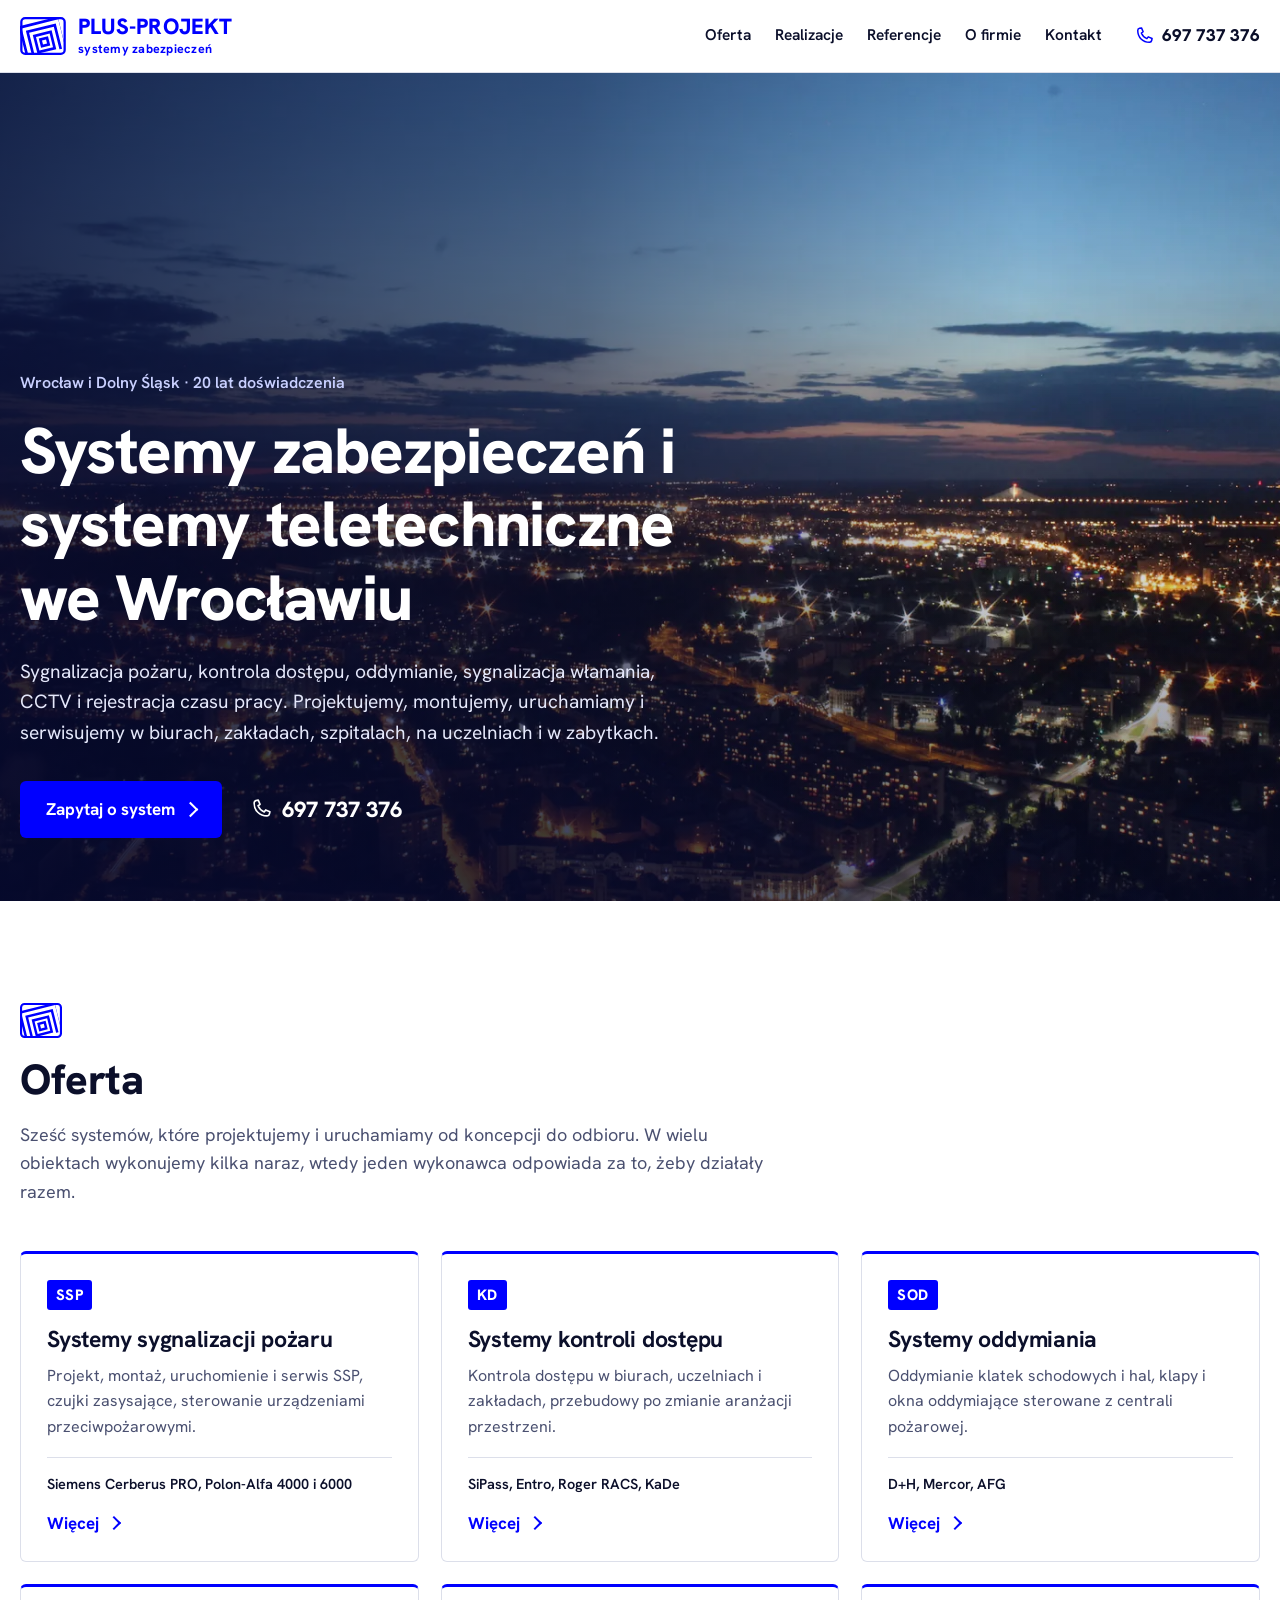
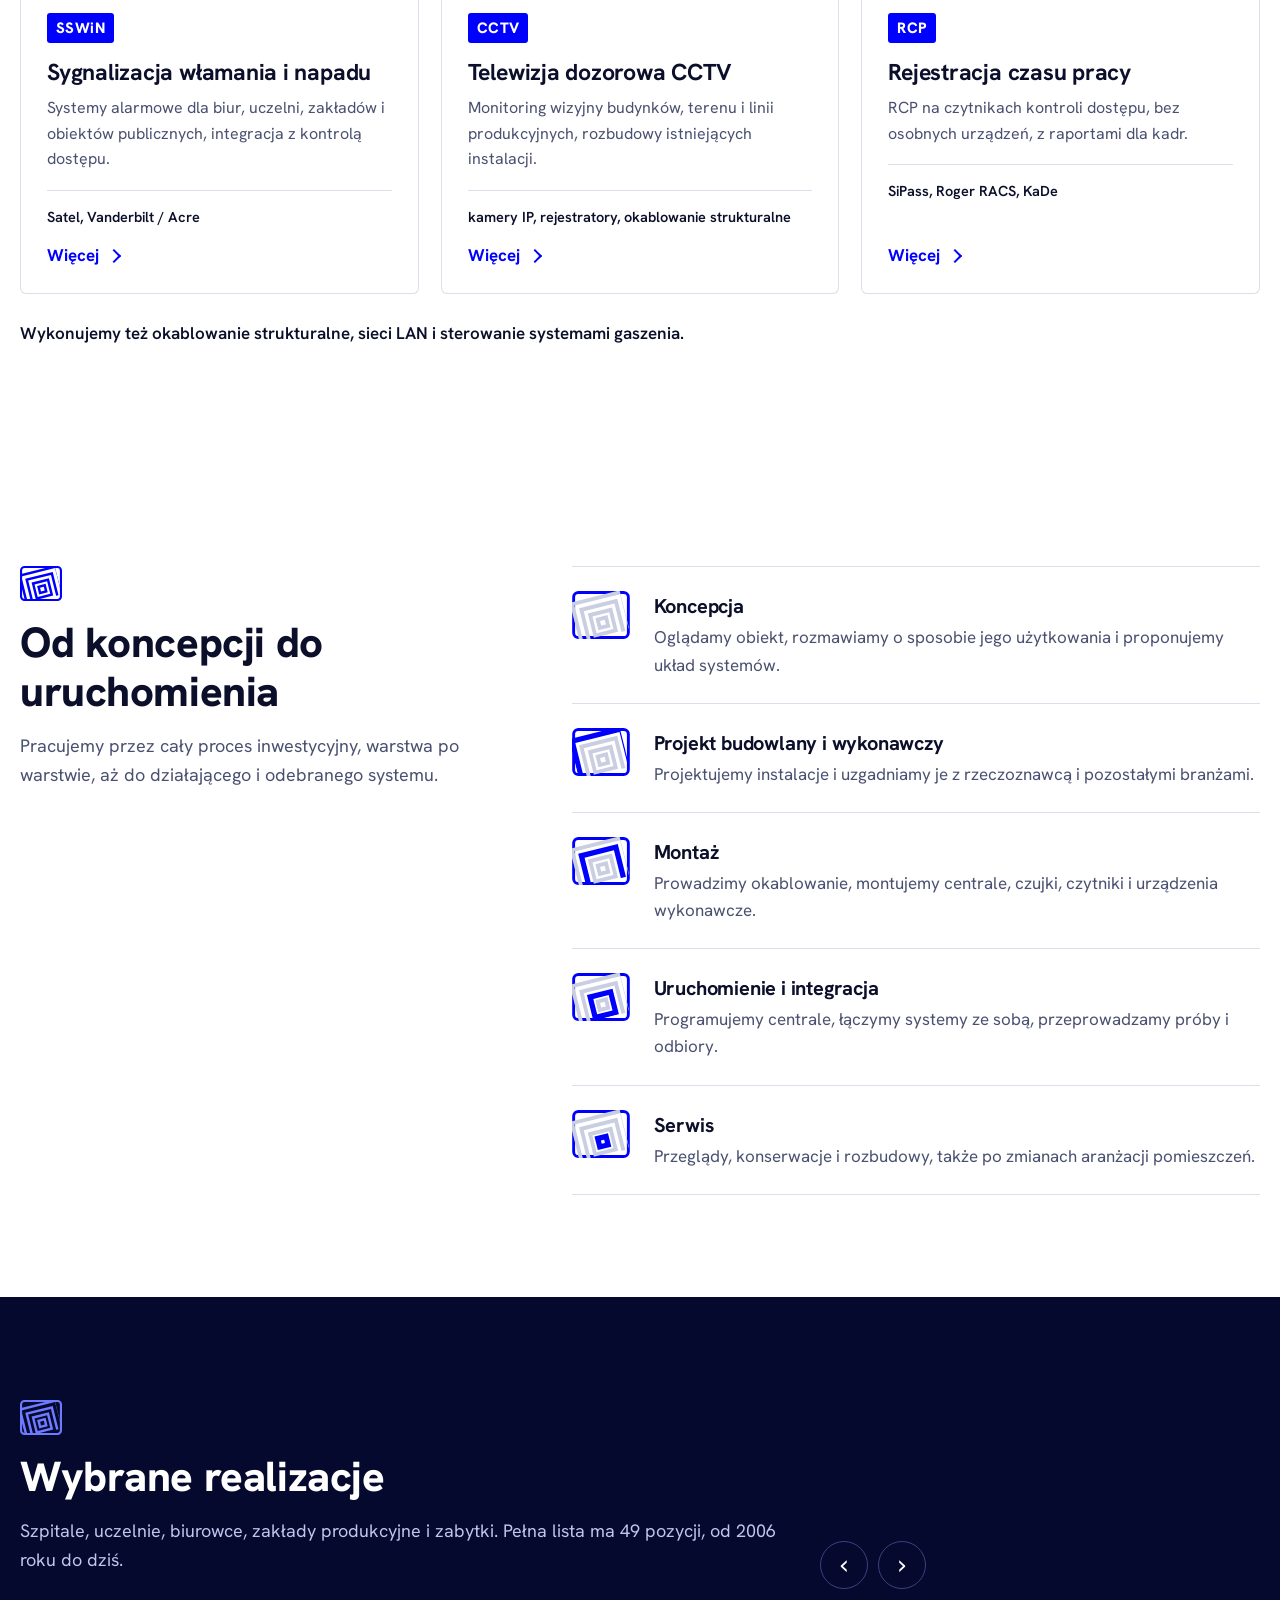
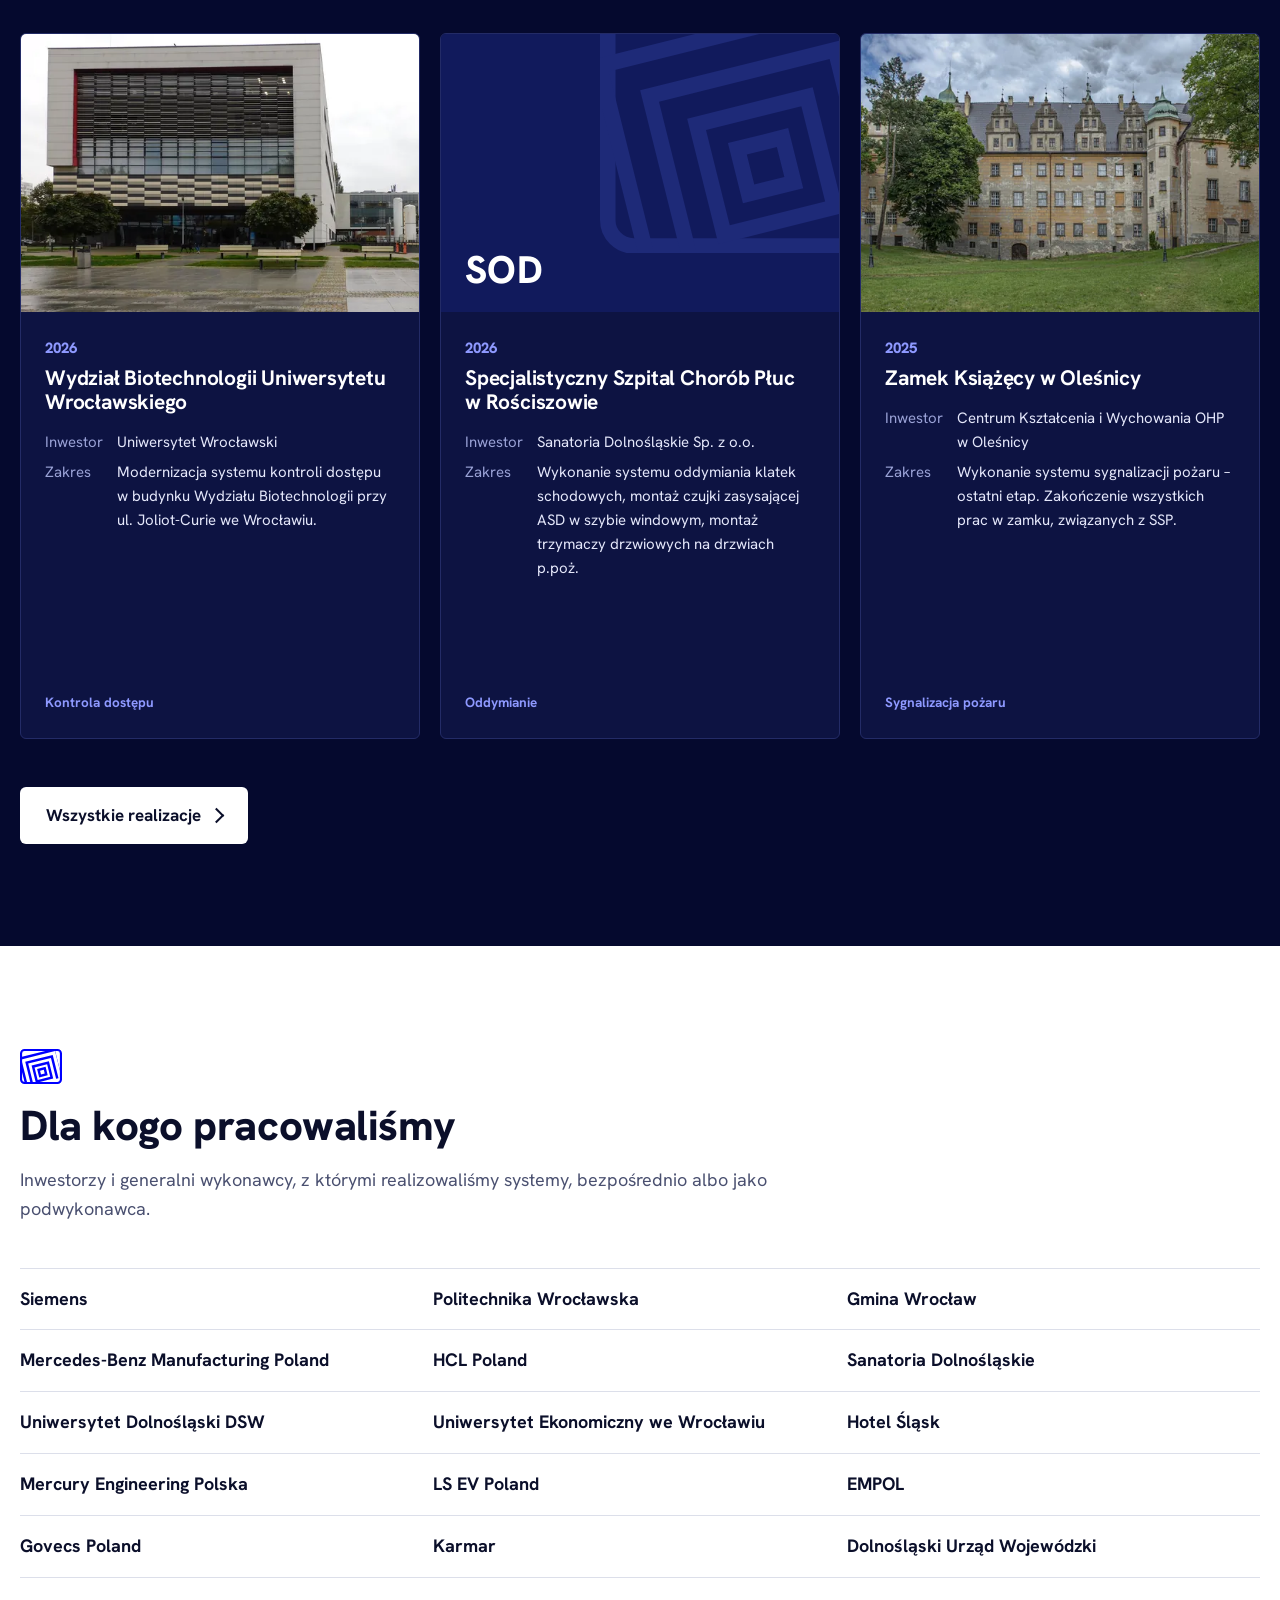
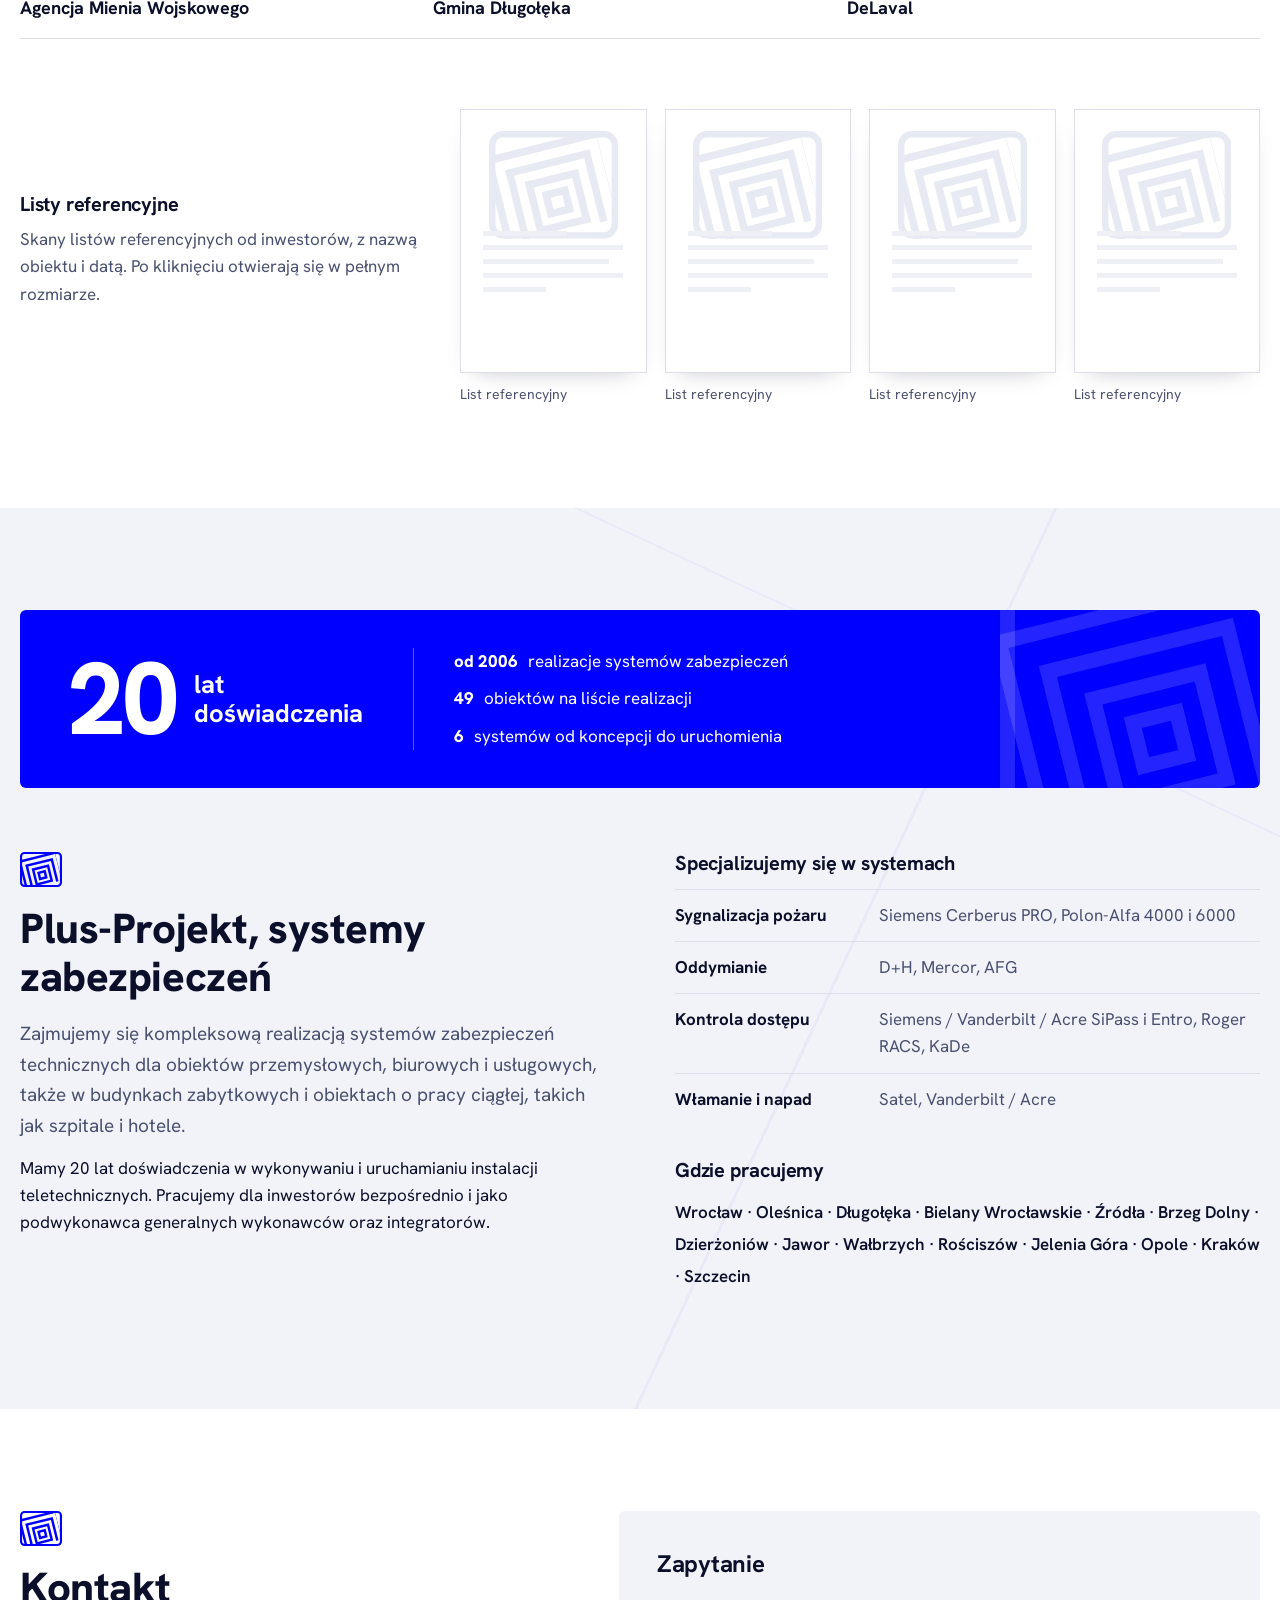
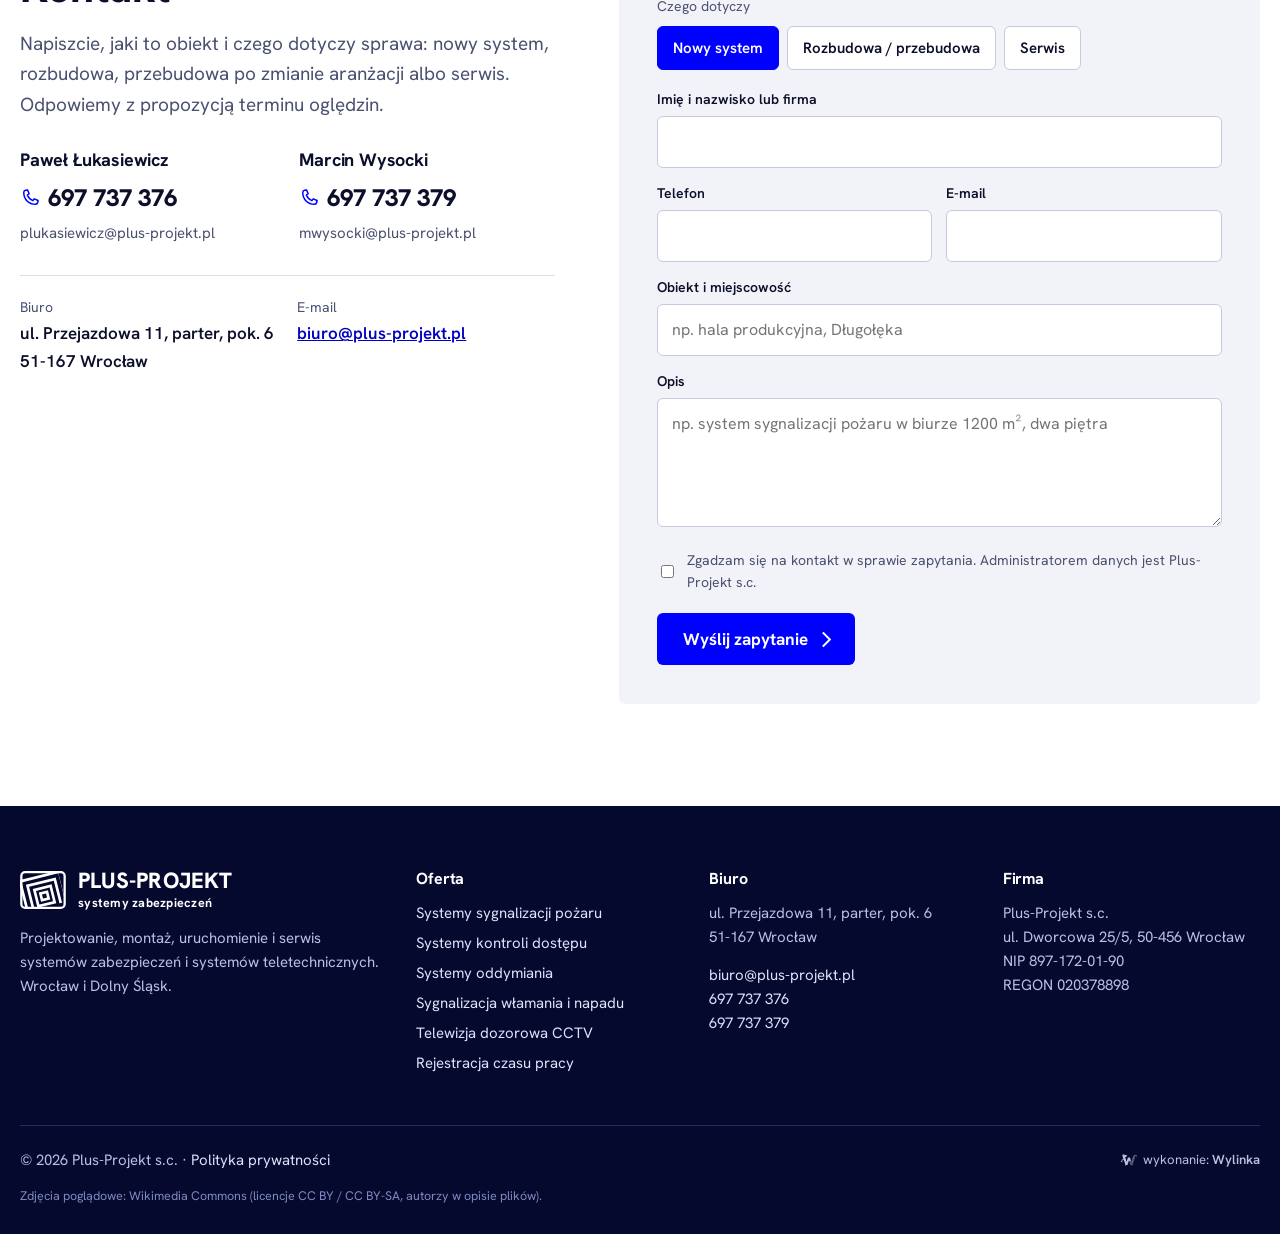
==== commit 94730942: "Oferta: szesc systemow na rownych prawach z osobnymi podstronami, haslo przy logo, baner 20 lat, rea" ====
--- a/index.html
+++ b/index.html
@@ -4,8 +4,8 @@
 <meta charset="utf-8">
 <meta name="viewport" content="width=device-width,initial-scale=1,viewport-fit=cover">
 <meta name="robots" content="noindex, nofollow" data-podglad>
-<title>Systemy sygnalizacji pożaru i kontroli dostępu Wrocław | Plus-Projekt</title>
-<meta name="description" content="Systemy sygnalizacji pożaru, oddymiania i kontroli dostępu we Wrocławiu i na Dolnym Śląsku: projekt, montaż, uruchomienie i serwis. Realizacje od 2006 roku.">
+<title>Systemy zabezpieczeń i teletechniczne Wrocław: sygnalizacja pożaru, kontrola dostępu | Plus-Projekt</title>
+<meta name="description" content="Systemy teletechniczne i zabezpieczeń we Wrocławiu i na Dolnym Śląsku: sygnalizacja pożaru, kontrola dostępu, oddymianie, SSWiN, CCTV, RCP. Projekt, montaż, uruchomienie i serwis od 2006 roku.">
 <meta name="theme-color" content="#0000FF">
 <link rel="icon" href="img/znak.svg" type="image/svg+xml">
 <link rel="preload" as="font" type="font/woff2" href="fonts/hanken-rdzen.woff2" crossorigin>
@@ -15,8 +15,8 @@
 </head>
 <body>
 <a class="skip" href="#tresc">Przejdź do treści</a>
-<header class="top" id="top"><div class="wrap topin"><a class="logo" href="./" aria-label="Plus-Projekt - strona główna"><svg class="gl lg" viewBox="0 0 120 100" aria-hidden="true" focusable="false"><defs><clipPath id="clg0"><rect x="6" y="6" width="108" height="88" rx="7"/></clipPath></defs><rect x="3" y="3" width="114" height="94" rx="10" fill="none" stroke="currentColor" stroke-width="6"/><g clip-path="url(#clg0)" fill="none" stroke="currentColor" stroke-width="7" transform="rotate(-14 64 66)"><rect x="-6" y="-4" width="140" height="140"/><rect x="11" y="13" width="106" height="106"/><rect x="27" y="29" width="74" height="74"/><rect x="42" y="44" width="44" height="44"/><rect x="55" y="57" width="18" height="18"/></g></svg><span><b>PLUS-PROJEKT</b><small>systemy teletechniczne</small></span></a>
-<nav class="nav" id="nav" aria-label="Menu główne"><ul><li><a href="systemy-sygnalizacji-pozaru-wroclaw">Sygnalizacja pożaru</a></li><li><a href="systemy-kontroli-dostepu-wroclaw">Kontrola dostępu</a></li><li><a href="./#systemy">Pozostałe systemy</a></li><li><a href="realizacje">Realizacje</a></li><li><a href="./#referencje">Referencje</a></li><li><a href="./#o-firmie">O firmie</a></li><li><a href="./#kontakt">Kontakt</a></li></ul>
+<header class="top" id="top"><div class="wrap topin"><a class="logo" href="./" aria-label="Plus-Projekt - strona główna"><svg class="gl lg" viewBox="0 0 120 100" aria-hidden="true" focusable="false"><defs><clipPath id="clg0"><rect x="6" y="6" width="108" height="88" rx="7"/></clipPath></defs><rect x="3" y="3" width="114" height="94" rx="10" fill="none" stroke="currentColor" stroke-width="6"/><g clip-path="url(#clg0)" fill="none" stroke="currentColor" stroke-width="7" transform="rotate(-14 64 66)"><rect x="-6" y="-4" width="140" height="140"/><rect x="11" y="13" width="106" height="106"/><rect x="27" y="29" width="74" height="74"/><rect x="42" y="44" width="44" height="44"/><rect x="55" y="57" width="18" height="18"/></g></svg><span><b>PLUS-PROJEKT</b><small>systemy zabezpieczeń</small></span></a>
+<nav class="nav" id="nav" aria-label="Menu główne"><ul><li><a href="oferta">Oferta</a></li><li><a href="realizacje">Realizacje</a></li><li><a href="./#referencje">Referencje</a></li><li><a href="./#o-firmie">O firmie</a></li><li><a href="./#kontakt">Kontakt</a></li></ul>
 <a class="navtel" href="tel:+48697737376"><svg viewBox="0 0 24 24" aria-hidden="true"><path d="M6.6 2.8 9 2.3l2 4.6-2.2 1.6a12 12 0 0 0 6.7 6.7l1.6-2.2 4.6 2-.5 2.4a2.6 2.6 0 0 1-2.6 2.1C10.4 19.5 4.5 13.6 4.5 5.4a2.6 2.6 0 0 1 2.1-2.6Z" fill="none" stroke="currentColor" stroke-width="1.8" stroke-linejoin="round"/></svg><span>697 737 376</span></a></nav>
 <a class="toptel" href="tel:+48697737376"><svg viewBox="0 0 24 24" aria-hidden="true"><path d="M6.6 2.8 9 2.3l2 4.6-2.2 1.6a12 12 0 0 0 6.7 6.7l1.6-2.2 4.6 2-.5 2.4a2.6 2.6 0 0 1-2.6 2.1C10.4 19.5 4.5 13.6 4.5 5.4a2.6 2.6 0 0 1 2.1-2.6Z" fill="none" stroke="currentColor" stroke-width="1.8" stroke-linejoin="round"/></svg><span>697 737 376</span></a>
 <button class="burger" aria-expanded="false" aria-controls="nav" aria-label="Otwórz menu"><i></i><i></i><i></i></button>
@@ -25,41 +25,17 @@
 <section class="hero">
 <div class="hbg"><img class="himg" src="img/wroclaw-2000.webp" srcset="img/wroclaw-720.webp 720w, img/wroclaw-1080.webp 1080w, img/wroclaw-1600.webp 1600w, img/wroclaw-2000.webp 2000w, img/wroclaw-2560.webp 2560w, img/wroclaw-3200.webp 3200w" sizes="100vw" alt="Wrocław o zmierzchu, widok z góry na miasto" width="2560" height="1440" fetchpriority="high"></div>
 <div class="wrap hin">
-<p class="hloc">Wrocław i Dolny Śląsk · realizacje od 2006 roku</p>
-<h1>Systemy sygnalizacji pożaru i kontroli dostępu we Wrocławiu</h1>
-<p class="hlead">Projektujemy, montujemy, uruchamiamy i serwisujemy systemy zabezpieczeń technicznych: w biurach, zakładach, szpitalach, hotelach i zabytkach. Jeden zespół od koncepcji do odbioru.</p>
+<p class="hloc">Wrocław i Dolny Śląsk · 20 lat doświadczenia</p>
+<h1>Systemy zabezpieczeń i systemy teletechniczne we Wrocławiu</h1>
+<p class="hlead">Sygnalizacja pożaru, kontrola dostępu, oddymianie, sygnalizacja włamania, CCTV i rejestracja czasu pracy. Projektujemy, montujemy, uruchamiamy i serwisujemy w biurach, zakładach, szpitalach, na uczelniach i w zabytkach.</p>
 <div class="hcta"><a class="btn" href="#kontakt">Zapytaj o system</a><a class="htel" href="tel:+48697737376"><svg viewBox="0 0 24 24" aria-hidden="true"><path d="M6.6 2.8 9 2.3l2 4.6-2.2 1.6a12 12 0 0 0 6.7 6.7l1.6-2.2 4.6 2-.5 2.4a2.6 2.6 0 0 1-2.6 2.1C10.4 19.5 4.5 13.6 4.5 5.4a2.6 2.6 0 0 1 2.1-2.6Z" fill="none" stroke="currentColor" stroke-width="1.8" stroke-linejoin="round"/></svg><span>697 737 376</span></a></div>
 </div>
 </section>
 
-<section class="sec glowne" id="oferta"><div class="wrap">
-<div class="shead"><svg class="gl mk" viewBox="0 0 120 100" aria-hidden="true" focusable="false"><defs><clipPath id="cmk0"><rect x="6" y="6" width="108" height="88" rx="7"/></clipPath></defs><rect x="3" y="3" width="114" height="94" rx="10" fill="none" stroke="currentColor" stroke-width="6"/><g clip-path="url(#cmk0)" fill="none" stroke="currentColor" stroke-width="7" transform="rotate(-14 64 66)"><rect x="-6" y="-4" width="140" height="140"/><rect x="11" y="13" width="106" height="106"/><rect x="27" y="29" width="74" height="74"/><rect x="42" y="44" width="44" height="44"/><rect x="55" y="57" width="18" height="18"/></g></svg><h2>Dwa systemy, od których zależy bezpieczeństwo budynku</h2>
-<p>Sygnalizacja pożaru ostrzega i uruchamia oddymianie, kontrola dostępu decyduje, kto i kiedy wejdzie. Oba systemy projektujemy i uruchamiamy tak, żeby współpracowały ze sobą.</p></div>
-<div class="duo">
-<a class="duz" href="systemy-sygnalizacji-pozaru-wroclaw">
-<figure><img class="" src="img/olesnica-1200.webp" srcset="img/olesnica-600.webp 600w, img/olesnica-900.webp 900w, img/olesnica-1200.webp 1200w, img/olesnica-1600.webp 1600w" sizes="(max-width:900px) 92vw, 640px" alt="Zamek Książęcy w Oleśnicy, gdzie wykonaliśmy system sygnalizacji pożaru" width="1200" height="723" loading="lazy" decoding="async"><figcaption>Zamek Książęcy w Oleśnicy, system sygnalizacji pożaru 2022-2025</figcaption></figure>
-<div class="duzin"><h3>Systemy sygnalizacji pożaru</h3>
-<p>Projekt, montaż, uruchomienie i serwis SSP na Dolnym Śląsku. Razem z oddymianiem klatek schodowych i hal, trzymaczami drzwi pożarowych i czujkami zasysającymi.</p>
-<p class="marki">Siemens Cerberus PRO · Polon-Alfa 4000 i 6000 · oddymianie D+H, Mercor, AFG</p>
-<span class="wiecej">Sygnalizacja pożaru we Wrocławiu</span></div></a>
-<a class="duz" href="systemy-kontroli-dostepu-wroclaw">
-<figure><img class="" src="img/skytower-900.webp" srcset="img/skytower-600.webp 600w, img/skytower-900.webp 900w, img/skytower-1200.webp 1200w" sizes="(max-width:900px) 92vw, 640px" alt="Sky Tower we Wrocławiu, gdzie uruchamialiśmy system kontroli dostępu" width="1200" height="1021" loading="lazy" decoding="async"><figcaption>Sky Tower, kontrola dostępu i sygnalizacja włamania 2011-2013</figcaption></figure>
-<div class="duzin"><h3>Systemy kontroli dostępu</h3>
-<p>Kontrola dostępu i rejestracja czasu pracy w biurach, uczelniach i zakładach. Także przebudowy istniejących systemów po zmianie aranżacji przestrzeni.</p>
-<p class="marki">Siemens / Vanderbilt / Acre SiPass i Entro · Roger RACS · KaDe</p>
-<span class="wiecej">Kontrola dostępu we Wrocławiu</span></div></a>
-</div>
-</div></section>
-
-<section class="sec szare" id="systemy"><div class="wrap">
-<div class="shead"><svg class="gl mk" viewBox="0 0 120 100" aria-hidden="true" focusable="false"><defs><clipPath id="cmk0"><rect x="6" y="6" width="108" height="88" rx="7"/></clipPath></defs><rect x="3" y="3" width="114" height="94" rx="10" fill="none" stroke="currentColor" stroke-width="6"/><g clip-path="url(#cmk0)" fill="none" stroke="currentColor" stroke-width="7" transform="rotate(-14 64 66)"><rect x="-6" y="-4" width="140" height="140"/><rect x="11" y="13" width="106" height="106"/><rect x="27" y="29" width="74" height="74"/><rect x="42" y="44" width="44" height="44"/><rect x="55" y="57" width="18" height="18"/></g></svg><h2>Pozostałe systemy zabezpieczeń</h2>
-<p>W wielu obiektach wykonujemy kilka systemów naraz, wtedy jeden wykonawca odpowiada za to, żeby działały razem.</p></div>
-<div class="lista4">
-<div class="sys"><span class="skr">SOD</span><h3>Systemy oddymiania</h3><p>Oddymianie klatek schodowych i hal produkcyjnych, sterowanie klapami i oknami oddymiającymi z centrali pożarowej. D+H, Mercor, AFG.</p></div>
-<div class="sys"><span class="skr">CCTV</span><h3>Telewizja dozorowa</h3><p>Monitoring wizyjny budynków, terenu, linii produkcyjnych i placów budowy, rozbudowy istniejących instalacji.</p></div>
-<div class="sys"><span class="skr">SSWiN</span><h3>Sygnalizacja włamania i napadu</h3><p>Systemy alarmowe dla biur, uczelni i obiektów publicznych. Satel, Vanderbilt / Acre.</p></div>
-<div class="sys"><span class="skr">RCP</span><h3>Rejestracja czasu pracy</h3><p>RCP na tych samych czytnikach co kontrola dostępu, w formule zaprojektuj i wybuduj.</p></div>
-</div>
+<section class="sec" id="oferta"><div class="wrap">
+<div class="shead"><svg class="gl mk" viewBox="0 0 120 100" aria-hidden="true" focusable="false"><defs><clipPath id="cmk0"><rect x="6" y="6" width="108" height="88" rx="7"/></clipPath></defs><rect x="3" y="3" width="114" height="94" rx="10" fill="none" stroke="currentColor" stroke-width="6"/><g clip-path="url(#cmk0)" fill="none" stroke="currentColor" stroke-width="7" transform="rotate(-14 64 66)"><rect x="-6" y="-4" width="140" height="140"/><rect x="11" y="13" width="106" height="106"/><rect x="27" y="29" width="74" height="74"/><rect x="42" y="44" width="44" height="44"/><rect x="55" y="57" width="18" height="18"/></g></svg><h2>Oferta</h2>
+<p>Sześć systemów, które projektujemy i uruchamiamy od koncepcji do odbioru. W wielu obiektach wykonujemy kilka naraz, wtedy jeden wykonawca odpowiada za to, żeby działały razem.</p></div>
+<div class="ofg"><a class="ofk" href="systemy-sygnalizacji-pozaru-wroclaw"><span class="skr">SSP</span><h3>Systemy sygnalizacji pożaru</h3><p>Projekt, montaż, uruchomienie i serwis SSP, czujki zasysające, sterowanie urządzeniami przeciwpożarowymi.</p><p class="marki">Siemens Cerberus PRO, Polon-Alfa 4000 i 6000</p><span class="wiecej">Więcej</span></a><a class="ofk" href="systemy-kontroli-dostepu-wroclaw"><span class="skr">KD</span><h3>Systemy kontroli dostępu</h3><p>Kontrola dostępu w biurach, uczelniach i zakładach, przebudowy po zmianie aranżacji przestrzeni.</p><p class="marki">SiPass, Entro, Roger RACS, KaDe</p><span class="wiecej">Więcej</span></a><a class="ofk" href="systemy-oddymiania-wroclaw"><span class="skr">SOD</span><h3>Systemy oddymiania</h3><p>Oddymianie klatek schodowych i hal, klapy i okna oddymiające sterowane z centrali pożarowej.</p><p class="marki">D+H, Mercor, AFG</p><span class="wiecej">Więcej</span></a><a class="ofk" href="systemy-sygnalizacji-wlamania-wroclaw"><span class="skr">SSWiN</span><h3>Sygnalizacja włamania i napadu</h3><p>Systemy alarmowe dla biur, uczelni, zakładów i obiektów publicznych, integracja z kontrolą dostępu.</p><p class="marki">Satel, Vanderbilt / Acre</p><span class="wiecej">Więcej</span></a><a class="ofk" href="monitoring-cctv-wroclaw"><span class="skr">CCTV</span><h3>Telewizja dozorowa CCTV</h3><p>Monitoring wizyjny budynków, terenu i linii produkcyjnych, rozbudowy istniejących instalacji.</p><p class="marki">kamery IP, rejestratory, okablowanie strukturalne</p><span class="wiecej">Więcej</span></a><a class="ofk" href="rejestracja-czasu-pracy-wroclaw"><span class="skr">RCP</span><h3>Rejestracja czasu pracy</h3><p>RCP na czytnikach kontroli dostępu, bez osobnych urządzeń, z raportami dla kadr.</p><p class="marki">SiPass, Roger RACS, KaDe</p><span class="wiecej">Więcej</span></a></div>
 <p class="takze">Wykonujemy też okablowanie strukturalne, sieci LAN i sterowanie systemami gaszenia.</p>
 </div></section>
 
@@ -71,9 +47,11 @@
 
 <section class="sec ciemne" id="realizacje"><div class="wrap">
 <div class="shead jasny"><svg class="gl mk" viewBox="0 0 120 100" aria-hidden="true" focusable="false"><defs><clipPath id="cmk0"><rect x="6" y="6" width="108" height="88" rx="7"/></clipPath></defs><rect x="3" y="3" width="114" height="94" rx="10" fill="none" stroke="currentColor" stroke-width="6"/><g clip-path="url(#cmk0)" fill="none" stroke="currentColor" stroke-width="7" transform="rotate(-14 64 66)"><rect x="-6" y="-4" width="140" height="140"/><rect x="11" y="13" width="106" height="106"/><rect x="27" y="29" width="74" height="74"/><rect x="42" y="44" width="44" height="44"/><rect x="55" y="57" width="18" height="18"/></g></svg><h2>Wybrane realizacje</h2>
-<p>Szpitale, uczelnie, biurowce, zakłady produkcyjne i zabytki. Pełna lista ma 48 pozycji, od 2006 roku do dziś.</p>
+<p>Szpitale, uczelnie, biurowce, zakłady produkcyjne i zabytki. Pełna lista ma 49 pozycji, od 2006 roku do dziś.</p>
 <div class="strz"><button class="sl-prev" aria-label="Poprzednie">‹</button><button class="sl-next" aria-label="Następne">›</button></div></div>
-<div class="slider" tabindex="0" aria-label="Realizacje, przewiń w bok"><article class="rcard"><div class="rtyp" aria-hidden="true"><svg class="gl rt" viewBox="0 0 120 100" aria-hidden="true" focusable="false"><defs><clipPath id="crt0"><rect x="6" y="6" width="108" height="88" rx="7"/></clipPath></defs><rect x="3" y="3" width="114" height="94" rx="10" fill="none" stroke="currentColor" stroke-width="6"/><g clip-path="url(#crt0)" fill="none" stroke="currentColor" stroke-width="6" transform="rotate(-14 64 66)"><rect x="-6" y="-4" width="140" height="140"/><rect x="11" y="13" width="106" height="106"/><rect x="27" y="29" width="74" height="74"/><rect x="42" y="44" width="44" height="44"/><rect x="55" y="57" width="18" height="18"/></g></svg><b>SOD</b></div><div class="rin"><span class="rrok">2026</span><h3>Specjalistyczny Szpital Chorób Płuc w Rościszowie</h3>
+<div class="slider" tabindex="0" aria-label="Realizacje, przewiń w bok"><article class="rcard mafoto"><figure class="rfig"><img class="" src="img/biotech-900.webp" srcset="img/biotech-600.webp 600w, img/biotech-900.webp 900w, img/biotech-1200.webp 1200w" sizes="(max-width:700px) 86vw, 420px" alt="Budynek Wydziału Biotechnologii Uniwersytetu Wrocławskiego" width="600" height="420" loading="lazy" decoding="async"></figure><div class="rin"><span class="rrok">2026</span><h3>Wydział Biotechnologii Uniwersytetu Wrocławskiego</h3>
+<dl><dt>Inwestor</dt><dd>Uniwersytet Wrocławski</dd><dt>Zakres</dt><dd>Modernizacja systemu kontroli dostępu w budynku Wydziału Biotechnologii przy ul. Joliot-Curie we Wrocławiu.</dd></dl>
+<p class="rsys">Kontrola dostępu</p></div></article><article class="rcard"><div class="rtyp" aria-hidden="true"><svg class="gl rt" viewBox="0 0 120 100" aria-hidden="true" focusable="false"><defs><clipPath id="crt0"><rect x="6" y="6" width="108" height="88" rx="7"/></clipPath></defs><rect x="3" y="3" width="114" height="94" rx="10" fill="none" stroke="currentColor" stroke-width="6"/><g clip-path="url(#crt0)" fill="none" stroke="currentColor" stroke-width="6" transform="rotate(-14 64 66)"><rect x="-6" y="-4" width="140" height="140"/><rect x="11" y="13" width="106" height="106"/><rect x="27" y="29" width="74" height="74"/><rect x="42" y="44" width="44" height="44"/><rect x="55" y="57" width="18" height="18"/></g></svg><b>SOD</b></div><div class="rin"><span class="rrok">2026</span><h3>Specjalistyczny Szpital Chorób Płuc w Rościszowie</h3>
 <dl><dt>Inwestor</dt><dd>Sanatoria Dolnośląskie Sp. z o.o.</dd><dt>Zakres</dt><dd>Wykonanie systemu oddymiania klatek schodowych, montaż czujki zasysającej ASD w szybie windowym, montaż trzymaczy drzwiowych na drzwiach p.poż.</dd></dl>
 <p class="rsys">Oddymianie</p></div></article><article class="rcard mafoto"><figure class="rfig"><img class="" src="img/olesnica-900.webp" srcset="img/olesnica-600.webp 600w, img/olesnica-900.webp 900w, img/olesnica-1200.webp 1200w" sizes="(max-width:700px) 86vw, 420px" alt="Zamek Książęcy w Oleśnicy" width="600" height="420" loading="lazy" decoding="async"></figure><div class="rin"><span class="rrok">2025</span><h3>Zamek Książęcy w Oleśnicy</h3>
 <dl><dt>Inwestor</dt><dd>Centrum Kształcenia i Wychowania OHP w Oleśnicy</dd><dt>Zakres</dt><dd>Wykonanie systemu sygnalizacji pożaru – ostatni etap. Zakończenie wszystkich prac w zamku, związanych z SSP.</dd></dl>
@@ -81,9 +59,7 @@
 <dl><dt>Inwestor</dt><dd>HCL Poland</dd><dt>Zakres</dt><dd>Kompleksowa przebudowa systemu kontroli dostępu i systemu CCTV, związana ze zmianą aranżacji przestrzeni biurowej przez użytkownika.</dd></dl>
 <p class="rsys">Kontrola dostępu · CCTV i monitoring</p></div></article><article class="rcard"><div class="rtyp" aria-hidden="true"><svg class="gl rt" viewBox="0 0 120 100" aria-hidden="true" focusable="false"><defs><clipPath id="crt0"><rect x="6" y="6" width="108" height="88" rx="7"/></clipPath></defs><rect x="3" y="3" width="114" height="94" rx="10" fill="none" stroke="currentColor" stroke-width="6"/><g clip-path="url(#crt0)" fill="none" stroke="currentColor" stroke-width="6" transform="rotate(-14 64 66)"><rect x="-6" y="-4" width="140" height="140"/><rect x="11" y="13" width="106" height="106"/><rect x="27" y="29" width="74" height="74"/><rect x="42" y="44" width="44" height="44"/><rect x="55" y="57" width="18" height="18"/></g></svg><b>SSP</b></div><div class="rin"><span class="rrok">2024</span><h3>Biuro i hala Govecs Poland Sp. z o.o. we Wrocławiu</h3>
 <dl><dt>Inwestor</dt><dd>Govecs Poland Sp. z o.o.</dd><dt>Zakres</dt><dd>Projekt i wykonanie systemu sygnalizacji pożaru w formule „zaprojektuj i wybuduj”.</dd></dl>
-<p class="rsys">Sygnalizacja pożaru</p></div></article><article class="rcard mafoto"><figure class="rfig"><img class="" src="img/skytower-900.webp" srcset="img/skytower-600.webp 600w, img/skytower-900.webp 900w, img/skytower-1200.webp 1200w" sizes="(max-width:700px) 86vw, 420px" alt="Sky Tower we Wrocławiu" width="600" height="420" loading="lazy" decoding="async"></figure><div class="rin"><span class="rrok">2011 – 2013</span><h3>SkyTower</h3>
-<dl><dt>Zamawiający</dt><dd>Siemens sp. z o.o.</dd><dt>Zakres</dt><dd>Nadzór inżynierski, uruchomienie, montaż systemu Kontroli Dostępu Sygnalizacji Włamania i Napadu.</dd></dl>
-<p class="rsys">Kontrola dostępu</p></div></article><article class="rcard"><div class="rtyp" aria-hidden="true"><svg class="gl rt" viewBox="0 0 120 100" aria-hidden="true" focusable="false"><defs><clipPath id="crt0"><rect x="6" y="6" width="108" height="88" rx="7"/></clipPath></defs><rect x="3" y="3" width="114" height="94" rx="10" fill="none" stroke="currentColor" stroke-width="6"/><g clip-path="url(#crt0)" fill="none" stroke="currentColor" stroke-width="6" transform="rotate(-14 64 66)"><rect x="-6" y="-4" width="140" height="140"/><rect x="11" y="13" width="106" height="106"/><rect x="27" y="29" width="74" height="74"/><rect x="42" y="44" width="44" height="44"/><rect x="55" y="57" width="18" height="18"/></g></svg><b>SSP · SOD</b></div><div class="rin"><span class="rrok">2019</span><h3>Centrum Sportowe Politechniki Wrocławskiej</h3>
+<p class="rsys">Sygnalizacja pożaru</p></div></article><article class="rcard"><div class="rtyp" aria-hidden="true"><svg class="gl rt" viewBox="0 0 120 100" aria-hidden="true" focusable="false"><defs><clipPath id="crt0"><rect x="6" y="6" width="108" height="88" rx="7"/></clipPath></defs><rect x="3" y="3" width="114" height="94" rx="10" fill="none" stroke="currentColor" stroke-width="6"/><g clip-path="url(#crt0)" fill="none" stroke="currentColor" stroke-width="6" transform="rotate(-14 64 66)"><rect x="-6" y="-4" width="140" height="140"/><rect x="11" y="13" width="106" height="106"/><rect x="27" y="29" width="74" height="74"/><rect x="42" y="44" width="44" height="44"/><rect x="55" y="57" width="18" height="18"/></g></svg><b>SSP · SOD</b></div><div class="rin"><span class="rrok">2019</span><h3>Centrum Sportowe Politechniki Wrocławskiej</h3>
 <dl><dt>Inwestor</dt><dd>Politechnika Wrocławska</dd><dt>Zakres</dt><dd>Wykonanie systemu sygnalizacji pożaru i oddymiania klatek schodowych</dd></dl>
 <p class="rsys">Sygnalizacja pożaru · Oddymianie</p></div></article><article class="rcard mafoto"><figure class="rfig"><img class="" src="img/renoma-900.webp" srcset="img/renoma-600.webp 600w, img/renoma-900.webp 900w, img/renoma-1200.webp 1200w" sizes="(max-width:700px) 86vw, 420px" alt="Dom Handlowy Renoma we Wrocławiu" width="600" height="420" loading="lazy" decoding="async"></figure><div class="rin"><span class="rrok">2007 – 2009</span><h3>Dom Handlowy RENOMA, Wrocław</h3>
 <dl><dt>Zamawiający</dt><dd>Mercury Engineering Polska sp. z o.o.</dd><dt>Zakres</dt><dd>Projekty wykonawcze oraz nadzory autorskie dla systemów: SAP, GEMOS, DSO, SSWiN, KD, CCTV, system telefoniczny, domofonowy, parkingowy, zliczania ludzi telewizji kablowej; projekty wykonawcze SAP i DSO w obszarach najemców; uruchomienie systemów: KD Siemens SiPass, SSWiN Siemens Sintony.</dd></dl>
@@ -107,8 +83,11 @@
 </div>
 </div></section>
 
-<section class="sec szare" id="o-firmie"><div class="wrap ogrid">
-<div><svg class="gl mk" viewBox="0 0 120 100" aria-hidden="true" focusable="false"><defs><clipPath id="cmk0"><rect x="6" y="6" width="108" height="88" rx="7"/></clipPath></defs><rect x="3" y="3" width="114" height="94" rx="10" fill="none" stroke="currentColor" stroke-width="6"/><g clip-path="url(#cmk0)" fill="none" stroke="currentColor" stroke-width="7" transform="rotate(-14 64 66)"><rect x="-6" y="-4" width="140" height="140"/><rect x="11" y="13" width="106" height="106"/><rect x="27" y="29" width="74" height="74"/><rect x="42" y="44" width="44" height="44"/><rect x="55" y="57" width="18" height="18"/></g></svg><h2>Plus-Projekt, systemy teletechniczne</h2>
+<section class="sec szare" id="o-firmie"><div class="wrap">
+<div class="baner20"><svg class="gl b20" viewBox="0 0 120 100" aria-hidden="true" focusable="false"><defs><clipPath id="cb200"><rect x="6" y="6" width="108" height="88" rx="7"/></clipPath></defs><rect x="3" y="3" width="114" height="94" rx="10" fill="none" stroke="currentColor" stroke-width="6"/><g clip-path="url(#cb200)" fill="none" stroke="currentColor" stroke-width="6" transform="rotate(-14 64 66)"><rect x="-6" y="-4" width="140" height="140"/><rect x="11" y="13" width="106" height="106"/><rect x="27" y="29" width="74" height="74"/><rect x="42" y="44" width="44" height="44"/><rect x="55" y="57" width="18" height="18"/></g></svg><p class="b20n"><b>20</b><span>lat doświadczenia</span></p>
+<ul class="b20l"><li><b>od 2006</b> realizacje systemów zabezpieczeń</li><li><b>49</b> obiektów na liście realizacji</li><li><b>6</b> systemów od koncepcji do uruchomienia</li></ul></div>
+</div><div class="wrap ogrid">
+<div><svg class="gl mk" viewBox="0 0 120 100" aria-hidden="true" focusable="false"><defs><clipPath id="cmk0"><rect x="6" y="6" width="108" height="88" rx="7"/></clipPath></defs><rect x="3" y="3" width="114" height="94" rx="10" fill="none" stroke="currentColor" stroke-width="6"/><g clip-path="url(#cmk0)" fill="none" stroke="currentColor" stroke-width="7" transform="rotate(-14 64 66)"><rect x="-6" y="-4" width="140" height="140"/><rect x="11" y="13" width="106" height="106"/><rect x="27" y="29" width="74" height="74"/><rect x="42" y="44" width="44" height="44"/><rect x="55" y="57" width="18" height="18"/></g></svg><h2>Plus-Projekt, systemy zabezpieczeń</h2>
 <p class="lead">Zajmujemy się kompleksową realizacją systemów zabezpieczeń technicznych dla obiektów przemysłowych, biurowych i usługowych, także w budynkach zabytkowych i obiektach o pracy ciągłej, takich jak szpitale i hotele.</p>
 <p>Mamy 20 lat doświadczenia w wykonywaniu i uruchamianiu instalacji teletechnicznych. Pracujemy dla inwestorów bezpośrednio i jako podwykonawca generalnych wykonawców oraz integratorów.</p></div>
 <div class="ocol">
@@ -153,8 +132,8 @@
 </main>
 <footer class="foot"><div class="wrap">
 <div class="fgrid">
-<div class="fcol fbrand"><a class="logo" href="./" aria-label="Plus-Projekt - strona główna"><svg class="gl lg" viewBox="0 0 120 100" aria-hidden="true" focusable="false"><defs><clipPath id="clg0"><rect x="6" y="6" width="108" height="88" rx="7"/></clipPath></defs><rect x="3" y="3" width="114" height="94" rx="10" fill="none" stroke="currentColor" stroke-width="6"/><g clip-path="url(#clg0)" fill="none" stroke="currentColor" stroke-width="7" transform="rotate(-14 64 66)"><rect x="-6" y="-4" width="140" height="140"/><rect x="11" y="13" width="106" height="106"/><rect x="27" y="29" width="74" height="74"/><rect x="42" y="44" width="44" height="44"/><rect x="55" y="57" width="18" height="18"/></g></svg><span><b>PLUS-PROJEKT</b><small>systemy teletechniczne</small></span></a><p>Projektowanie, montaż, uruchomienie i serwis systemów zabezpieczeń technicznych. Wrocław i Dolny Śląsk.</p></div>
-<div class="fcol"><h3>Systemy</h3><ul><li><a href="systemy-sygnalizacji-pozaru-wroclaw">Sygnalizacja pożaru</a></li><li><a href="systemy-kontroli-dostepu-wroclaw">Kontrola dostępu</a></li><li><a href="./#systemy">Oddymianie</a></li><li><a href="./#systemy">CCTV</a></li><li><a href="./#systemy">Włamanie i napad</a></li><li><a href="./#systemy">Rejestracja czasu pracy</a></li></ul></div>
+<div class="fcol fbrand"><a class="logo" href="./" aria-label="Plus-Projekt - strona główna"><svg class="gl lg" viewBox="0 0 120 100" aria-hidden="true" focusable="false"><defs><clipPath id="clg0"><rect x="6" y="6" width="108" height="88" rx="7"/></clipPath></defs><rect x="3" y="3" width="114" height="94" rx="10" fill="none" stroke="currentColor" stroke-width="6"/><g clip-path="url(#clg0)" fill="none" stroke="currentColor" stroke-width="7" transform="rotate(-14 64 66)"><rect x="-6" y="-4" width="140" height="140"/><rect x="11" y="13" width="106" height="106"/><rect x="27" y="29" width="74" height="74"/><rect x="42" y="44" width="44" height="44"/><rect x="55" y="57" width="18" height="18"/></g></svg><span><b>PLUS-PROJEKT</b><small>systemy zabezpieczeń</small></span></a><p>Projektowanie, montaż, uruchomienie i serwis systemów zabezpieczeń i systemów teletechnicznych. Wrocław i Dolny Śląsk.</p></div>
+<div class="fcol"><h3>Oferta</h3><ul><li><a href="systemy-sygnalizacji-pozaru-wroclaw">Systemy sygnalizacji pożaru</a></li><li><a href="systemy-kontroli-dostepu-wroclaw">Systemy kontroli dostępu</a></li><li><a href="systemy-oddymiania-wroclaw">Systemy oddymiania</a></li><li><a href="systemy-sygnalizacji-wlamania-wroclaw">Sygnalizacja włamania i napadu</a></li><li><a href="monitoring-cctv-wroclaw">Telewizja dozorowa CCTV</a></li><li><a href="rejestracja-czasu-pracy-wroclaw">Rejestracja czasu pracy</a></li></ul></div>
 <div class="fcol"><h3>Biuro</h3><p>ul. Przejazdowa 11, parter, pok. 6<br>51-167 Wrocław</p><p><a href="mailto:biuro@plus-projekt.pl">biuro@plus-projekt.pl</a><br><a href="tel:+48697737376">697 737 376</a><br><a href="tel:+48697737379">697 737 379</a></p></div>
 <div class="fcol"><h3>Firma</h3><p>Plus-Projekt s.c.<br>ul. Dworcowa 25/5, 50-456 Wrocław<br>NIP 897-172-01-90<br>REGON 020378898</p></div>
 </div>
--- a/style.css
+++ b/style.css
@@ -294,3 +294,22 @@
 .rcard dd:last-of-type{display:-webkit-box;-webkit-line-clamp:6;-webkit-box-orient:vertical;overflow:hidden}
 .reftxt h3{margin-bottom:10px}
 @media (max-width:640px){.rcard dl{grid-template-columns:1fr;gap:2px}.rcard dd{margin-bottom:8px}.rcard dd:last-of-type{-webkit-line-clamp:5}}
+/* oferta: wszystkie systemy na rownych prawach */
+.ofg{display:grid;grid-template-columns:repeat(3,1fr);gap:22px}
+.ofk{display:flex;flex-direction:column;text-decoration:none;color:inherit;background:#fff;border:1px solid var(--line);border-top:3px solid var(--b);border-radius:var(--r);padding:26px 26px 24px;transition:border-color .2s,box-shadow .2s}
+.ofk:hover{border-color:var(--b);box-shadow:0 14px 40px -24px rgba(0,0,255,.45)}
+.ofk .skr{align-self:flex-start}
+.ofk h3{font-size:clamp(20px,1.8vw,24px);margin-bottom:10px}
+.ofk p{color:var(--mut);font-size:16px}
+.ofk .marki{font-size:14.5px;font-weight:600;color:var(--ink);margin-bottom:6px}
+/* baner 20 lat */
+.baner20{position:relative;overflow:hidden;display:grid;grid-template-columns:auto 1fr;align-items:center;gap:40px;background:var(--b);color:#fff;border-radius:var(--r);padding:38px 48px;margin-bottom:64px}
+.baner20 .gl.b20{position:absolute;right:-40px;top:50%;width:300px;height:250px;transform:translateY(-50%);color:rgba(255,255,255,.14);pointer-events:none}
+.b20n{display:flex;align-items:center;gap:18px;margin:0}
+.b20n b{font-size:clamp(72px,8vw,112px);line-height:.9;font-weight:800;letter-spacing:-.03em}
+.b20n span{font-size:clamp(20px,2vw,28px);font-weight:700;line-height:1.15;max-width:7em}
+.b20l{list-style:none;margin:0;padding:0 0 0 40px;border-left:1px solid rgba(255,255,255,.35);display:grid;gap:10px;position:relative}
+.b20l li{font-size:17px}
+.b20l b{font-weight:800;margin-right:6px}
+@media (max-width:1020px){.ofg{grid-template-columns:1fr 1fr}.baner20{grid-template-columns:1fr;gap:22px;padding:32px 30px}.b20l{padding:20px 0 0;border-left:0;border-top:1px solid rgba(255,255,255,.35)}}
+@media (max-width:640px){.ofg{grid-template-columns:1fr;gap:14px}.ofk{padding:22px 20px 20px}.baner20{padding:28px 22px;margin-bottom:44px}.b20n b{font-size:76px}}
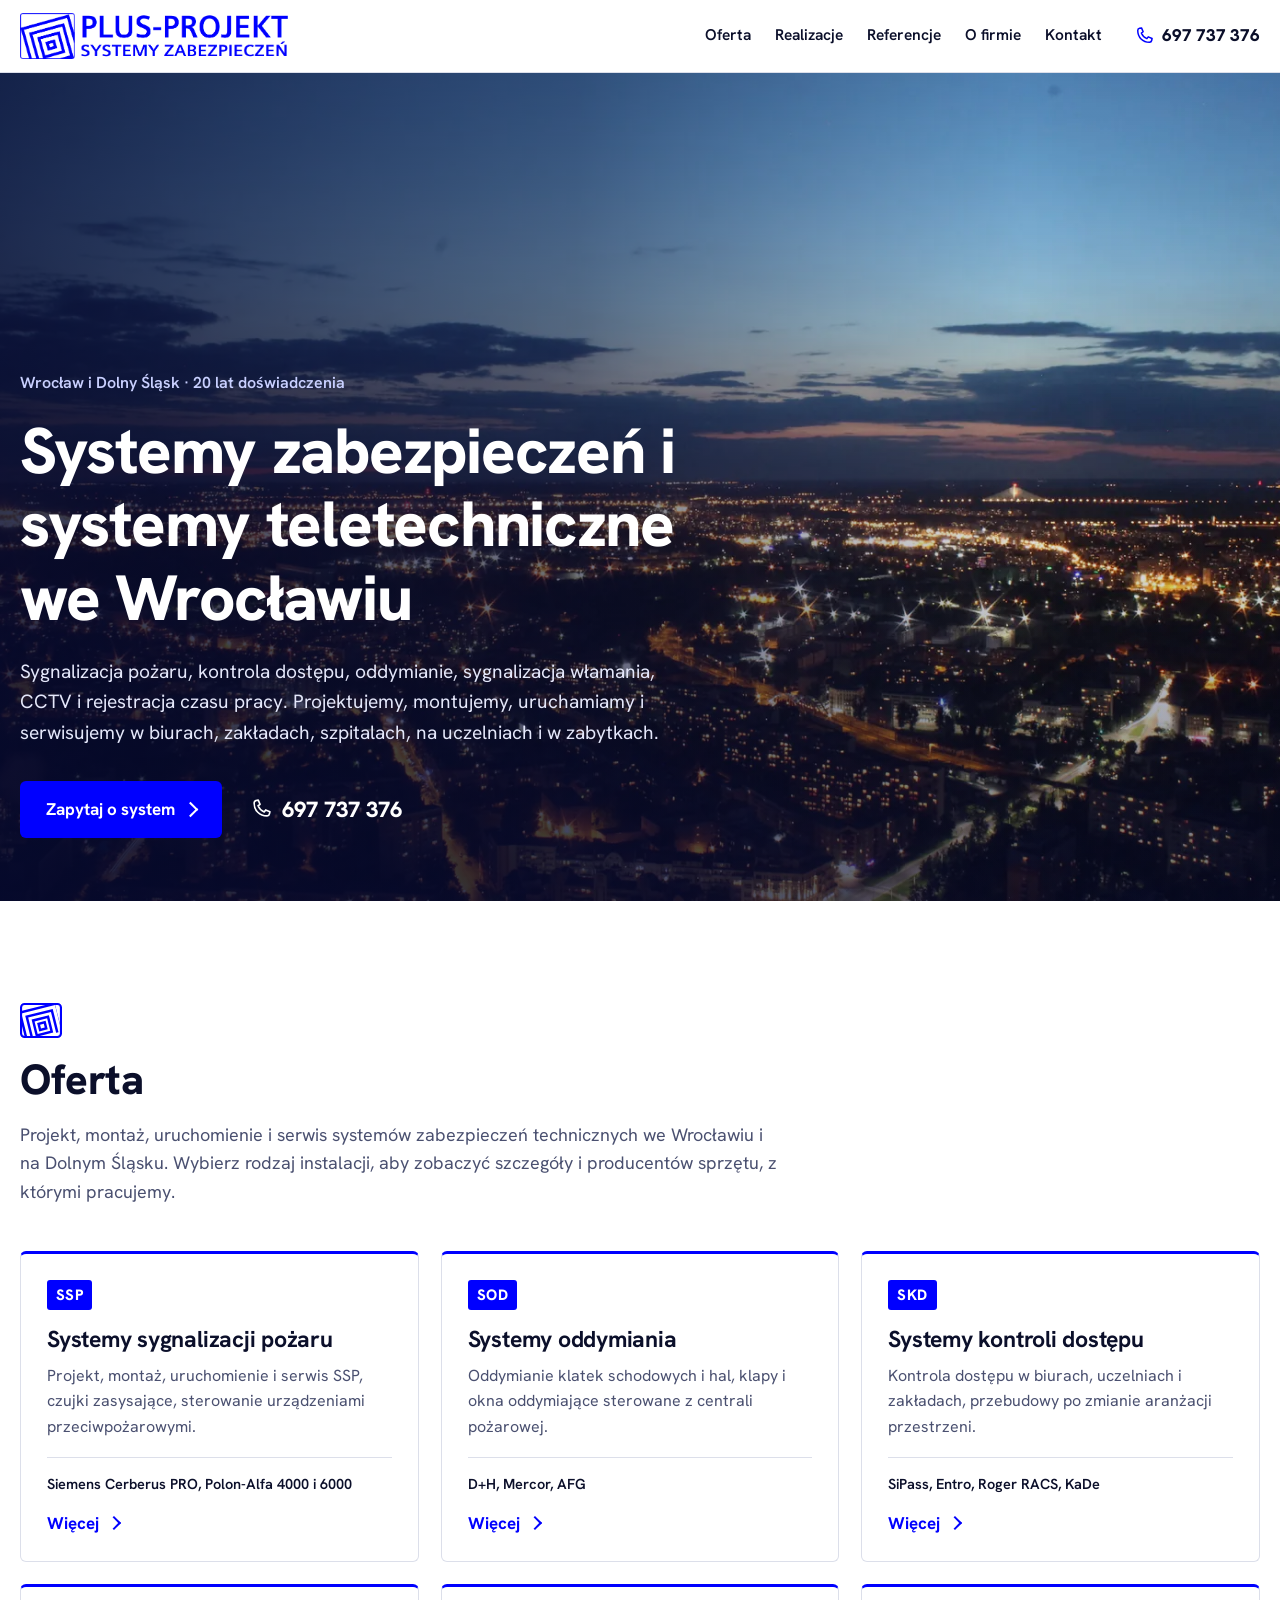
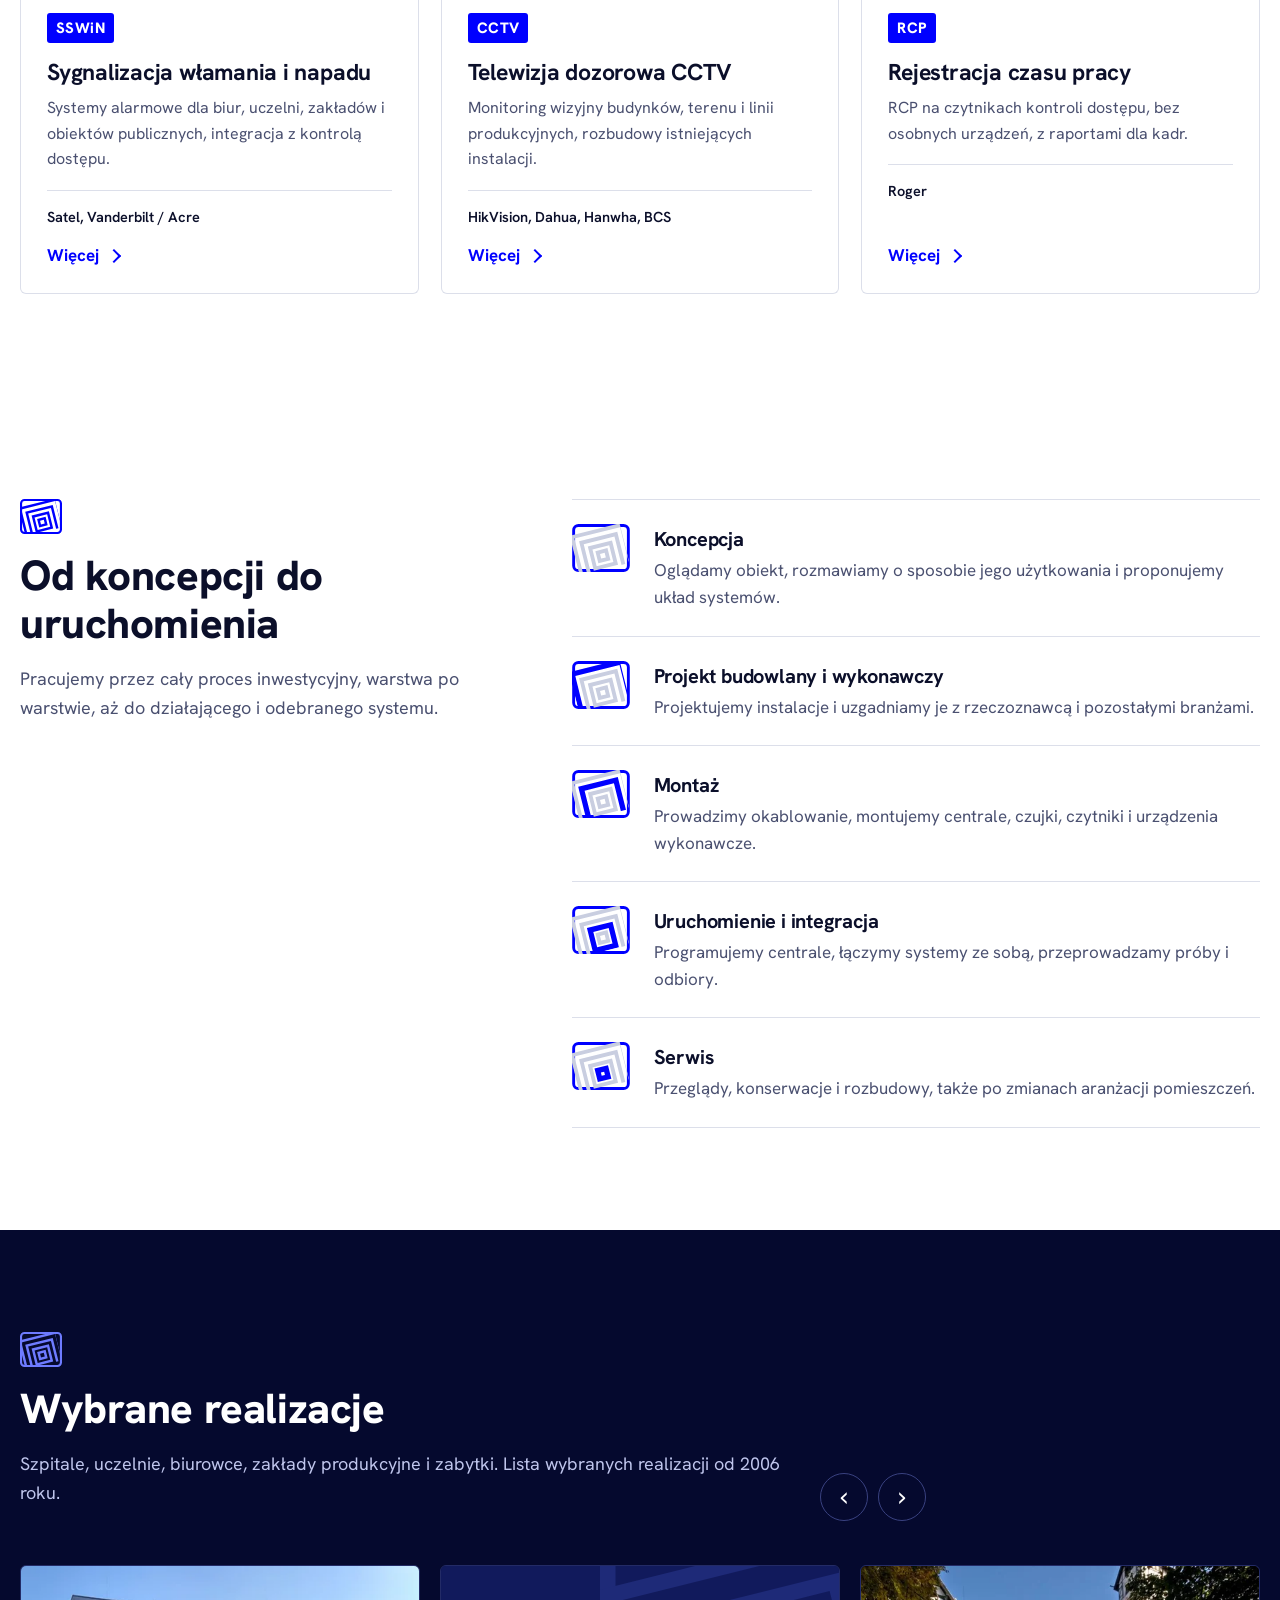
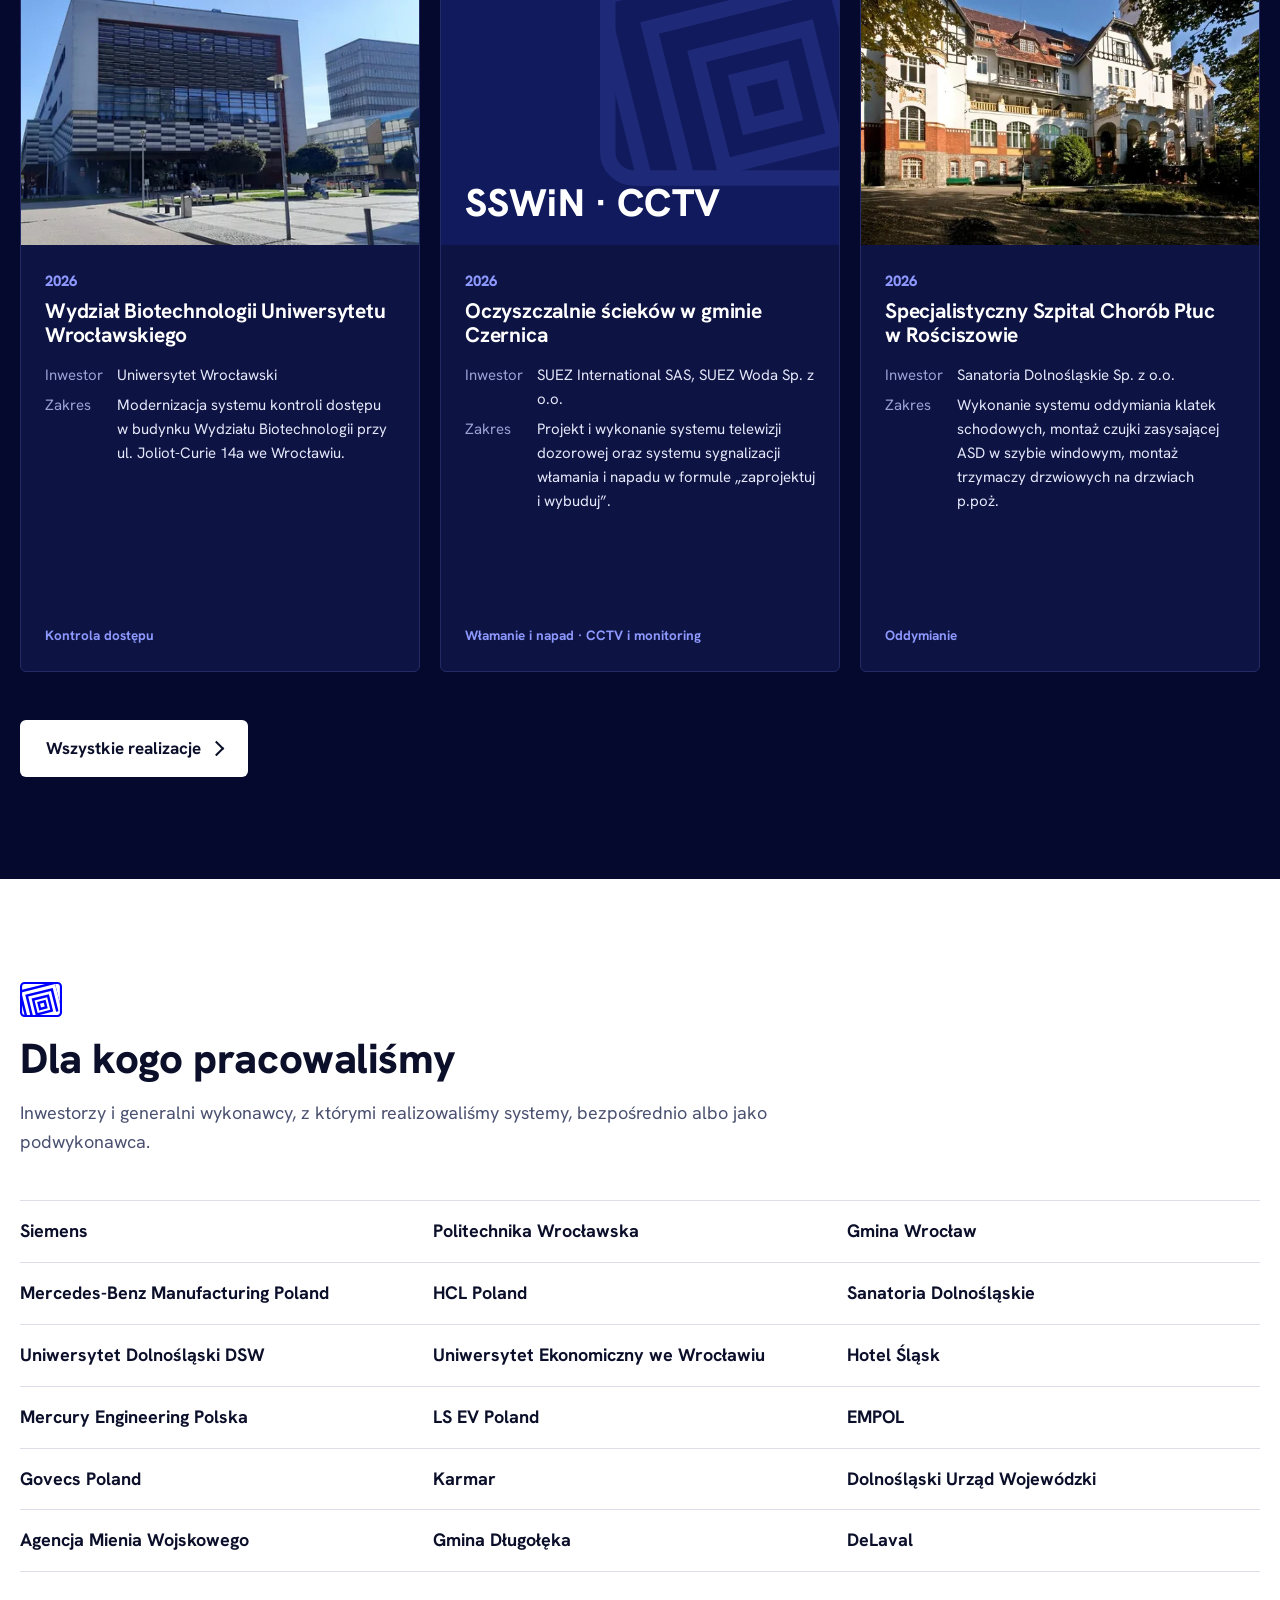
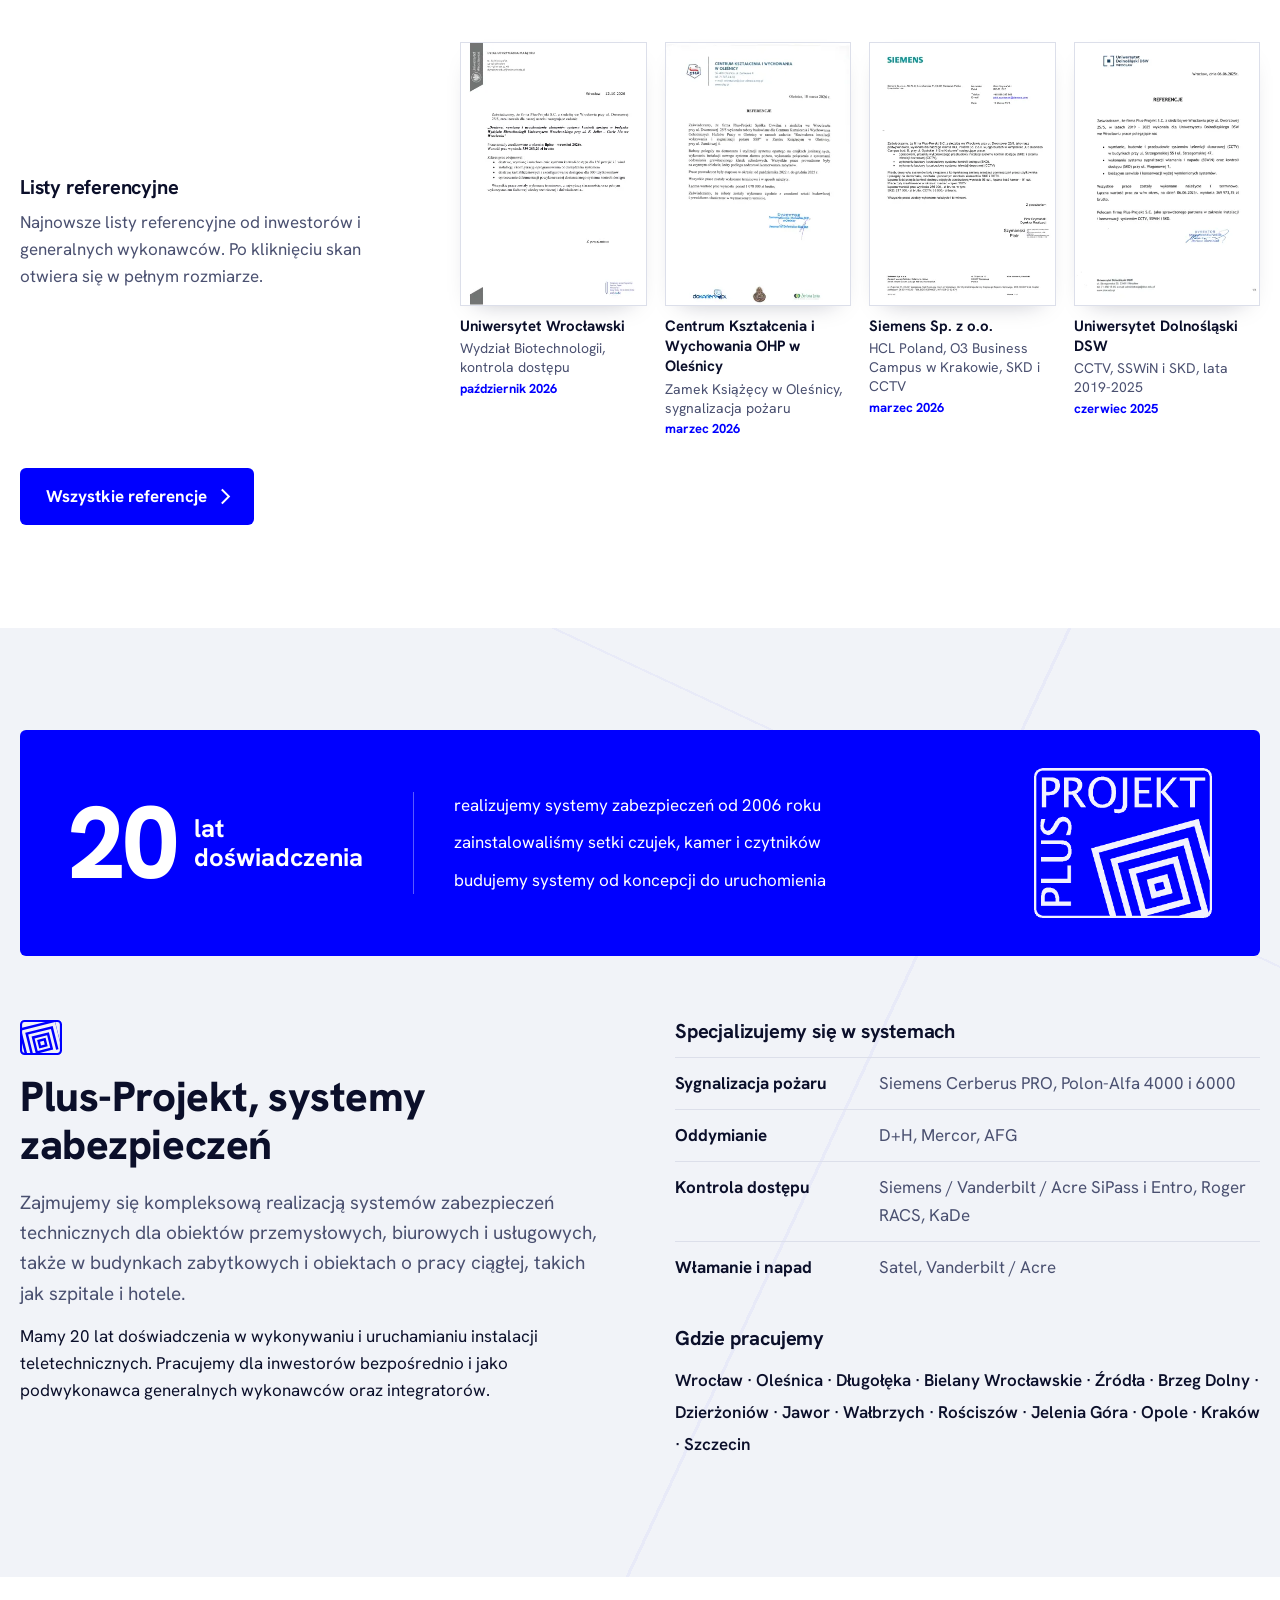
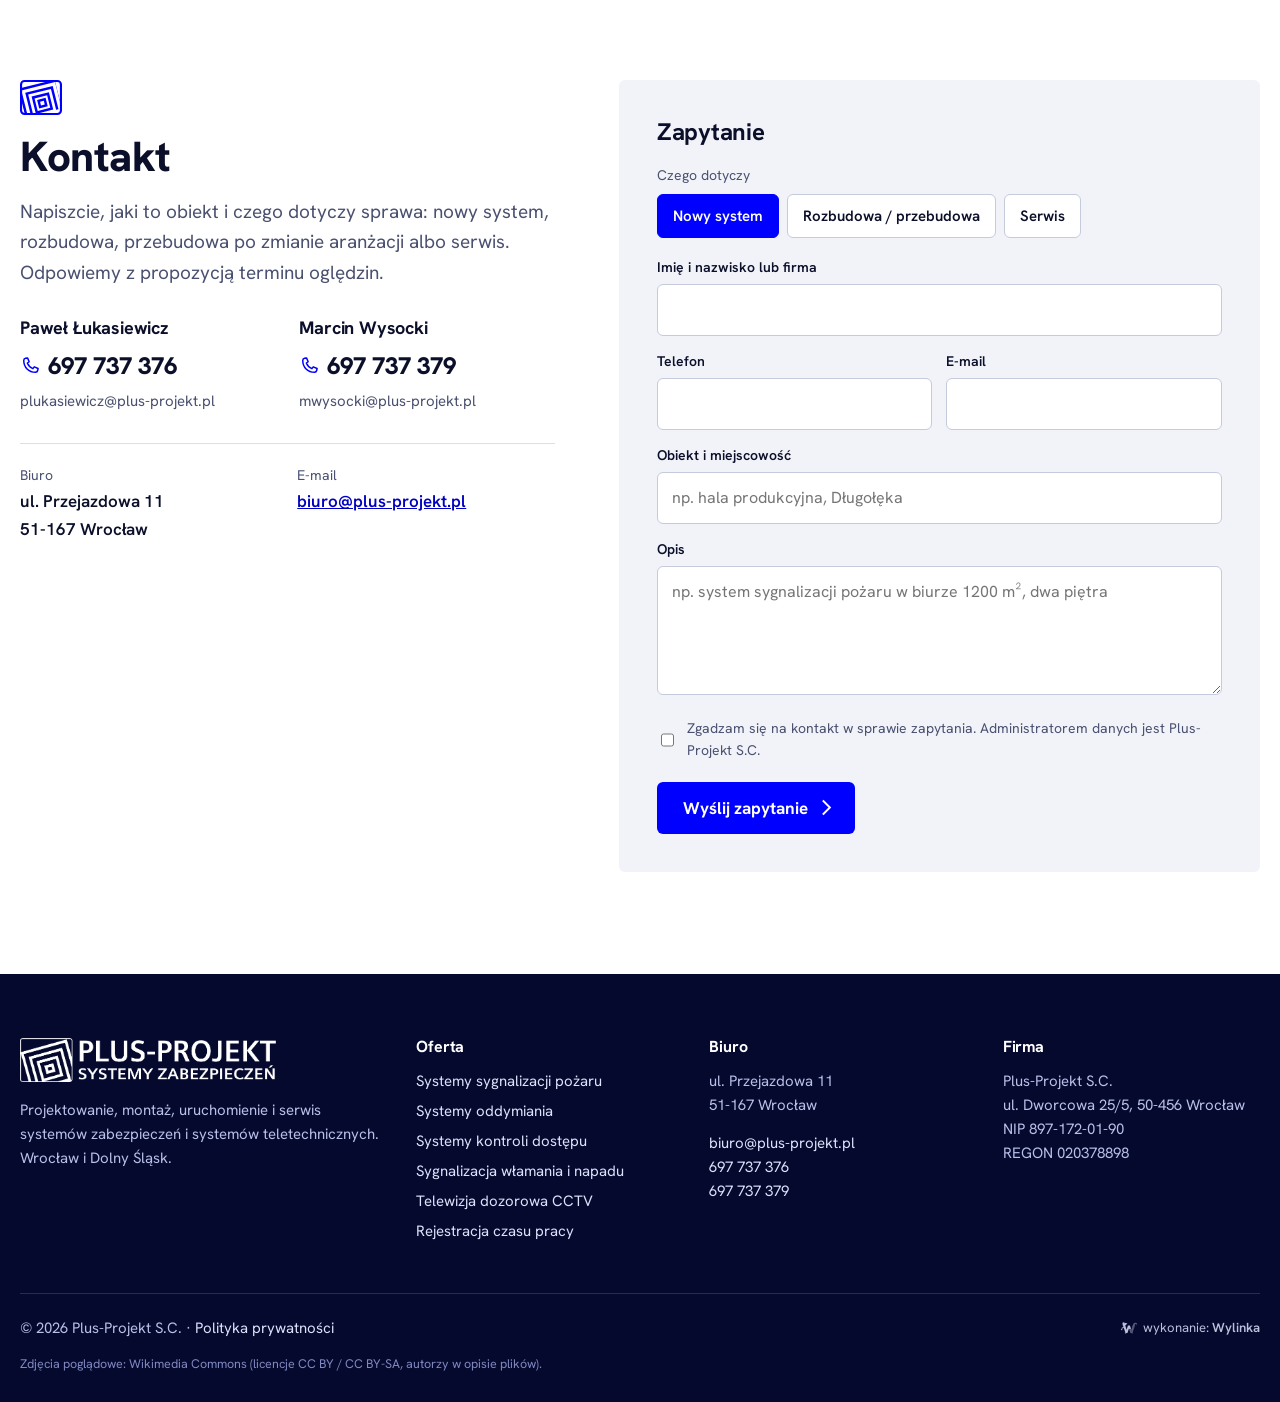
==== commit 64785ade: "Logo klienta, listy referencyjne od najnowszych, osobne podstrony Referencje, O firmie i Kontakt, po" ====
--- a/index.html
+++ b/index.html
@@ -11,12 +11,12 @@
 <link rel="preload" as="font" type="font/woff2" href="fonts/hanken-rdzen.woff2" crossorigin>
 <link rel="preload" as="image" type="image/webp" href="img/wroclaw-1600.webp" imagesrcset="img/wroclaw-720.webp 720w, img/wroclaw-1080.webp 1080w, img/wroclaw-1600.webp 1600w, img/wroclaw-2000.webp 2000w, img/wroclaw-2560.webp 2560w, img/wroclaw-3200.webp 3200w" imagesizes="100vw" fetchpriority="high">
 <link rel="stylesheet" href="style.css">
-<script type="application/ld+json">{"@context": "https://schema.org", "@type": "LocalBusiness", "name": "Plus-Projekt s.c.", "description": "Projektowanie, montaż, uruchomienie i serwis systemów sygnalizacji pożaru, oddymiania, kontroli dostępu, CCTV i SSWiN we Wrocławiu i na Dolnym Śląsku.", "telephone": "+48 697 737 376", "email": "biuro@plus-projekt.pl", "address": {"@type": "PostalAddress", "streetAddress": "ul. Przejazdowa 11", "postalCode": "51-167", "addressLocality": "Wrocław", "addressCountry": "PL"}, "areaServed": ["Wrocław", "Dolny Śląsk"], "vatID": "PL8971720190"}</script>
+<script type="application/ld+json">{"@context": "https://schema.org", "@type": "LocalBusiness", "name": "Plus-Projekt S.C.", "description": "Projektowanie, montaż, uruchomienie i serwis systemów sygnalizacji pożaru, oddymiania, kontroli dostępu, CCTV i SSWiN we Wrocławiu i na Dolnym Śląsku.", "telephone": "+48 697 737 376", "email": "biuro@plus-projekt.pl", "address": {"@type": "PostalAddress", "streetAddress": "ul. Przejazdowa 11", "postalCode": "51-167", "addressLocality": "Wrocław", "addressCountry": "PL"}, "areaServed": ["Wrocław", "Dolny Śląsk"], "vatID": "PL8971720190"}</script>
 </head>
 <body>
 <a class="skip" href="#tresc">Przejdź do treści</a>
-<header class="top" id="top"><div class="wrap topin"><a class="logo" href="./" aria-label="Plus-Projekt - strona główna"><svg class="gl lg" viewBox="0 0 120 100" aria-hidden="true" focusable="false"><defs><clipPath id="clg0"><rect x="6" y="6" width="108" height="88" rx="7"/></clipPath></defs><rect x="3" y="3" width="114" height="94" rx="10" fill="none" stroke="currentColor" stroke-width="6"/><g clip-path="url(#clg0)" fill="none" stroke="currentColor" stroke-width="7" transform="rotate(-14 64 66)"><rect x="-6" y="-4" width="140" height="140"/><rect x="11" y="13" width="106" height="106"/><rect x="27" y="29" width="74" height="74"/><rect x="42" y="44" width="44" height="44"/><rect x="55" y="57" width="18" height="18"/></g></svg><span><b>PLUS-PROJEKT</b><small>systemy zabezpieczeń</small></span></a>
-<nav class="nav" id="nav" aria-label="Menu główne"><ul><li><a href="oferta">Oferta</a></li><li><a href="realizacje">Realizacje</a></li><li><a href="./#referencje">Referencje</a></li><li><a href="./#o-firmie">O firmie</a></li><li><a href="./#kontakt">Kontakt</a></li></ul>
+<header class="top" id="top"><div class="wrap topin"><a class="logo" href="./" aria-label="Plus-Projekt, systemy zabezpieczeń - strona główna"><img src="img/logo.png" width="1478" height="254" alt="Plus-Projekt, systemy zabezpieczeń"></a>
+<nav class="nav" id="nav" aria-label="Menu główne"><ul><li><a href="oferta">Oferta</a></li><li><a href="realizacje">Realizacje</a></li><li><a href="referencje">Referencje</a></li><li><a href="o-firmie">O firmie</a></li><li><a href="kontakt">Kontakt</a></li></ul>
 <a class="navtel" href="tel:+48697737376"><svg viewBox="0 0 24 24" aria-hidden="true"><path d="M6.6 2.8 9 2.3l2 4.6-2.2 1.6a12 12 0 0 0 6.7 6.7l1.6-2.2 4.6 2-.5 2.4a2.6 2.6 0 0 1-2.6 2.1C10.4 19.5 4.5 13.6 4.5 5.4a2.6 2.6 0 0 1 2.1-2.6Z" fill="none" stroke="currentColor" stroke-width="1.8" stroke-linejoin="round"/></svg><span>697 737 376</span></a></nav>
 <a class="toptel" href="tel:+48697737376"><svg viewBox="0 0 24 24" aria-hidden="true"><path d="M6.6 2.8 9 2.3l2 4.6-2.2 1.6a12 12 0 0 0 6.7 6.7l1.6-2.2 4.6 2-.5 2.4a2.6 2.6 0 0 1-2.6 2.1C10.4 19.5 4.5 13.6 4.5 5.4a2.6 2.6 0 0 1 2.1-2.6Z" fill="none" stroke="currentColor" stroke-width="1.8" stroke-linejoin="round"/></svg><span>697 737 376</span></a>
 <button class="burger" aria-expanded="false" aria-controls="nav" aria-label="Otwórz menu"><i></i><i></i><i></i></button>
@@ -34,9 +34,8 @@
 
 <section class="sec" id="oferta"><div class="wrap">
 <div class="shead"><svg class="gl mk" viewBox="0 0 120 100" aria-hidden="true" focusable="false"><defs><clipPath id="cmk0"><rect x="6" y="6" width="108" height="88" rx="7"/></clipPath></defs><rect x="3" y="3" width="114" height="94" rx="10" fill="none" stroke="currentColor" stroke-width="6"/><g clip-path="url(#cmk0)" fill="none" stroke="currentColor" stroke-width="7" transform="rotate(-14 64 66)"><rect x="-6" y="-4" width="140" height="140"/><rect x="11" y="13" width="106" height="106"/><rect x="27" y="29" width="74" height="74"/><rect x="42" y="44" width="44" height="44"/><rect x="55" y="57" width="18" height="18"/></g></svg><h2>Oferta</h2>
-<p>Sześć systemów, które projektujemy i uruchamiamy od koncepcji do odbioru. W wielu obiektach wykonujemy kilka naraz, wtedy jeden wykonawca odpowiada za to, żeby działały razem.</p></div>
-<div class="ofg"><a class="ofk" href="systemy-sygnalizacji-pozaru-wroclaw"><span class="skr">SSP</span><h3>Systemy sygnalizacji pożaru</h3><p>Projekt, montaż, uruchomienie i serwis SSP, czujki zasysające, sterowanie urządzeniami przeciwpożarowymi.</p><p class="marki">Siemens Cerberus PRO, Polon-Alfa 4000 i 6000</p><span class="wiecej">Więcej</span></a><a class="ofk" href="systemy-kontroli-dostepu-wroclaw"><span class="skr">KD</span><h3>Systemy kontroli dostępu</h3><p>Kontrola dostępu w biurach, uczelniach i zakładach, przebudowy po zmianie aranżacji przestrzeni.</p><p class="marki">SiPass, Entro, Roger RACS, KaDe</p><span class="wiecej">Więcej</span></a><a class="ofk" href="systemy-oddymiania-wroclaw"><span class="skr">SOD</span><h3>Systemy oddymiania</h3><p>Oddymianie klatek schodowych i hal, klapy i okna oddymiające sterowane z centrali pożarowej.</p><p class="marki">D+H, Mercor, AFG</p><span class="wiecej">Więcej</span></a><a class="ofk" href="systemy-sygnalizacji-wlamania-wroclaw"><span class="skr">SSWiN</span><h3>Sygnalizacja włamania i napadu</h3><p>Systemy alarmowe dla biur, uczelni, zakładów i obiektów publicznych, integracja z kontrolą dostępu.</p><p class="marki">Satel, Vanderbilt / Acre</p><span class="wiecej">Więcej</span></a><a class="ofk" href="monitoring-cctv-wroclaw"><span class="skr">CCTV</span><h3>Telewizja dozorowa CCTV</h3><p>Monitoring wizyjny budynków, terenu i linii produkcyjnych, rozbudowy istniejących instalacji.</p><p class="marki">kamery IP, rejestratory, okablowanie strukturalne</p><span class="wiecej">Więcej</span></a><a class="ofk" href="rejestracja-czasu-pracy-wroclaw"><span class="skr">RCP</span><h3>Rejestracja czasu pracy</h3><p>RCP na czytnikach kontroli dostępu, bez osobnych urządzeń, z raportami dla kadr.</p><p class="marki">SiPass, Roger RACS, KaDe</p><span class="wiecej">Więcej</span></a></div>
-<p class="takze">Wykonujemy też okablowanie strukturalne, sieci LAN i sterowanie systemami gaszenia.</p>
+<p>Projekt, montaż, uruchomienie i serwis systemów zabezpieczeń technicznych we Wrocławiu i na Dolnym Śląsku. Wybierz rodzaj instalacji, aby zobaczyć szczegóły i producentów sprzętu, z którymi pracujemy.</p></div>
+<div class="ofg"><a class="ofk" href="systemy-sygnalizacji-pozaru-wroclaw"><span class="skr">SSP</span><h3>Systemy sygnalizacji pożaru</h3><p>Projekt, montaż, uruchomienie i serwis SSP, czujki zasysające, sterowanie urządzeniami przeciwpożarowymi.</p><p class="marki">Siemens Cerberus PRO, Polon-Alfa 4000 i 6000</p><span class="wiecej">Więcej</span></a><a class="ofk" href="systemy-oddymiania-wroclaw"><span class="skr">SOD</span><h3>Systemy oddymiania</h3><p>Oddymianie klatek schodowych i hal, klapy i okna oddymiające sterowane z centrali pożarowej.</p><p class="marki">D+H, Mercor, AFG</p><span class="wiecej">Więcej</span></a><a class="ofk" href="systemy-kontroli-dostepu-wroclaw"><span class="skr">SKD</span><h3>Systemy kontroli dostępu</h3><p>Kontrola dostępu w biurach, uczelniach i zakładach, przebudowy po zmianie aranżacji przestrzeni.</p><p class="marki">SiPass, Entro, Roger RACS, KaDe</p><span class="wiecej">Więcej</span></a><a class="ofk" href="systemy-sygnalizacji-wlamania-wroclaw"><span class="skr">SSWiN</span><h3>Sygnalizacja włamania i napadu</h3><p>Systemy alarmowe dla biur, uczelni, zakładów i obiektów publicznych, integracja z kontrolą dostępu.</p><p class="marki">Satel, Vanderbilt / Acre</p><span class="wiecej">Więcej</span></a><a class="ofk" href="monitoring-cctv-wroclaw"><span class="skr">CCTV</span><h3>Telewizja dozorowa CCTV</h3><p>Monitoring wizyjny budynków, terenu i linii produkcyjnych, rozbudowy istniejących instalacji.</p><p class="marki">HikVision, Dahua, Hanwha, BCS</p><span class="wiecej">Więcej</span></a><a class="ofk" href="rejestracja-czasu-pracy-wroclaw"><span class="skr">RCP</span><h3>Rejestracja czasu pracy</h3><p>RCP na czytnikach kontroli dostępu, bez osobnych urządzeń, z raportami dla kadr.</p><p class="marki">Roger</p><span class="wiecej">Więcej</span></a></div>
 </div></section>
 
 <section class="sec proces"><div class="wrap pgrid">
@@ -47,15 +46,17 @@
 
 <section class="sec ciemne" id="realizacje"><div class="wrap">
 <div class="shead jasny"><svg class="gl mk" viewBox="0 0 120 100" aria-hidden="true" focusable="false"><defs><clipPath id="cmk0"><rect x="6" y="6" width="108" height="88" rx="7"/></clipPath></defs><rect x="3" y="3" width="114" height="94" rx="10" fill="none" stroke="currentColor" stroke-width="6"/><g clip-path="url(#cmk0)" fill="none" stroke="currentColor" stroke-width="7" transform="rotate(-14 64 66)"><rect x="-6" y="-4" width="140" height="140"/><rect x="11" y="13" width="106" height="106"/><rect x="27" y="29" width="74" height="74"/><rect x="42" y="44" width="44" height="44"/><rect x="55" y="57" width="18" height="18"/></g></svg><h2>Wybrane realizacje</h2>
-<p>Szpitale, uczelnie, biurowce, zakłady produkcyjne i zabytki. Pełna lista ma 49 pozycji, od 2006 roku do dziś.</p>
+<p>Szpitale, uczelnie, biurowce, zakłady produkcyjne i zabytki. Lista wybranych realizacji od 2006 roku.</p>
 <div class="strz"><button class="sl-prev" aria-label="Poprzednie">‹</button><button class="sl-next" aria-label="Następne">›</button></div></div>
-<div class="slider" tabindex="0" aria-label="Realizacje, przewiń w bok"><article class="rcard mafoto"><figure class="rfig"><img class="" src="img/biotech-900.webp" srcset="img/biotech-600.webp 600w, img/biotech-900.webp 900w, img/biotech-1200.webp 1200w" sizes="(max-width:700px) 86vw, 420px" alt="Budynek Wydziału Biotechnologii Uniwersytetu Wrocławskiego" width="600" height="420" loading="lazy" decoding="async"></figure><div class="rin"><span class="rrok">2026</span><h3>Wydział Biotechnologii Uniwersytetu Wrocławskiego</h3>
-<dl><dt>Inwestor</dt><dd>Uniwersytet Wrocławski</dd><dt>Zakres</dt><dd>Modernizacja systemu kontroli dostępu w budynku Wydziału Biotechnologii przy ul. Joliot-Curie we Wrocławiu.</dd></dl>
-<p class="rsys">Kontrola dostępu</p></div></article><article class="rcard"><div class="rtyp" aria-hidden="true"><svg class="gl rt" viewBox="0 0 120 100" aria-hidden="true" focusable="false"><defs><clipPath id="crt0"><rect x="6" y="6" width="108" height="88" rx="7"/></clipPath></defs><rect x="3" y="3" width="114" height="94" rx="10" fill="none" stroke="currentColor" stroke-width="6"/><g clip-path="url(#crt0)" fill="none" stroke="currentColor" stroke-width="6" transform="rotate(-14 64 66)"><rect x="-6" y="-4" width="140" height="140"/><rect x="11" y="13" width="106" height="106"/><rect x="27" y="29" width="74" height="74"/><rect x="42" y="44" width="44" height="44"/><rect x="55" y="57" width="18" height="18"/></g></svg><b>SOD</b></div><div class="rin"><span class="rrok">2026</span><h3>Specjalistyczny Szpital Chorób Płuc w Rościszowie</h3>
+<div class="slider" tabindex="0" aria-label="Realizacje, przewiń w bok"><article class="rcard mafoto"><figure class="rfig"><img class="" src="img/uwr-900.webp" srcset="img/uwr-600.webp 600w, img/uwr-900.webp 900w, img/uwr-1200.webp 1200w" sizes="(max-width:700px) 86vw, 420px" alt="Budynek Wydziału Biotechnologii Uniwersytetu Wrocławskiego przy ul. Joliot-Curie 14a" width="600" height="420" loading="lazy" decoding="async"></figure><div class="rin"><span class="rrok">2026</span><h3>Wydział Biotechnologii Uniwersytetu Wrocławskiego</h3>
+<dl><dt>Inwestor</dt><dd>Uniwersytet Wrocławski</dd><dt>Zakres</dt><dd>Modernizacja systemu kontroli dostępu w budynku Wydziału Biotechnologii przy ul. Joliot-Curie 14a we Wrocławiu.</dd></dl>
+<p class="rsys">Kontrola dostępu</p></div></article><article class="rcard"><div class="rtyp" aria-hidden="true"><svg class="gl rt" viewBox="0 0 120 100" aria-hidden="true" focusable="false"><defs><clipPath id="crt0"><rect x="6" y="6" width="108" height="88" rx="7"/></clipPath></defs><rect x="3" y="3" width="114" height="94" rx="10" fill="none" stroke="currentColor" stroke-width="6"/><g clip-path="url(#crt0)" fill="none" stroke="currentColor" stroke-width="6" transform="rotate(-14 64 66)"><rect x="-6" y="-4" width="140" height="140"/><rect x="11" y="13" width="106" height="106"/><rect x="27" y="29" width="74" height="74"/><rect x="42" y="44" width="44" height="44"/><rect x="55" y="57" width="18" height="18"/></g></svg><b>SSWiN · CCTV</b></div><div class="rin"><span class="rrok">2026</span><h3>Oczyszczalnie ścieków w gminie Czernica</h3>
+<dl><dt>Inwestor</dt><dd>SUEZ International SAS, SUEZ Woda Sp. z o.o.</dd><dt>Zakres</dt><dd>Projekt i wykonanie systemu telewizji dozorowej oraz systemu sygnalizacji włamania i napadu w formule „zaprojektuj i wybuduj”.</dd></dl>
+<p class="rsys">Włamanie i napad · CCTV i monitoring</p></div></article><article class="rcard mafoto"><figure class="rfig"><img class="" src="img/rosciszow-1000.webp" srcset="img/rosciszow-600.webp 600w, img/rosciszow-1000.webp 1000w" sizes="(max-width:700px) 86vw, 420px" alt="Specjalistyczny Szpital Chorób Płuc w Rościszowie" width="600" height="420" loading="lazy" decoding="async"></figure><div class="rin"><span class="rrok">2026</span><h3>Specjalistyczny Szpital Chorób Płuc w Rościszowie</h3>
 <dl><dt>Inwestor</dt><dd>Sanatoria Dolnośląskie Sp. z o.o.</dd><dt>Zakres</dt><dd>Wykonanie systemu oddymiania klatek schodowych, montaż czujki zasysającej ASD w szybie windowym, montaż trzymaczy drzwiowych na drzwiach p.poż.</dd></dl>
 <p class="rsys">Oddymianie</p></div></article><article class="rcard mafoto"><figure class="rfig"><img class="" src="img/olesnica-900.webp" srcset="img/olesnica-600.webp 600w, img/olesnica-900.webp 900w, img/olesnica-1200.webp 1200w" sizes="(max-width:700px) 86vw, 420px" alt="Zamek Książęcy w Oleśnicy" width="600" height="420" loading="lazy" decoding="async"></figure><div class="rin"><span class="rrok">2025</span><h3>Zamek Książęcy w Oleśnicy</h3>
 <dl><dt>Inwestor</dt><dd>Centrum Kształcenia i Wychowania OHP w Oleśnicy</dd><dt>Zakres</dt><dd>Wykonanie systemu sygnalizacji pożaru – ostatni etap. Zakończenie wszystkich prac w zamku, związanych z SSP.</dd></dl>
-<p class="rsys">Sygnalizacja pożaru</p></div></article><article class="rcard"><div class="rtyp" aria-hidden="true"><svg class="gl rt" viewBox="0 0 120 100" aria-hidden="true" focusable="false"><defs><clipPath id="crt0"><rect x="6" y="6" width="108" height="88" rx="7"/></clipPath></defs><rect x="3" y="3" width="114" height="94" rx="10" fill="none" stroke="currentColor" stroke-width="6"/><g clip-path="url(#crt0)" fill="none" stroke="currentColor" stroke-width="6" transform="rotate(-14 64 66)"><rect x="-6" y="-4" width="140" height="140"/><rect x="11" y="13" width="106" height="106"/><rect x="27" y="29" width="74" height="74"/><rect x="42" y="44" width="44" height="44"/><rect x="55" y="57" width="18" height="18"/></g></svg><b>KD · CCTV</b></div><div class="rin"><span class="rrok">2025</span><h3>HCL Poland – O3 Business Campus w Krakowie</h3>
+<p class="rsys">Sygnalizacja pożaru</p></div></article><article class="rcard"><div class="rtyp" aria-hidden="true"><svg class="gl rt" viewBox="0 0 120 100" aria-hidden="true" focusable="false"><defs><clipPath id="crt0"><rect x="6" y="6" width="108" height="88" rx="7"/></clipPath></defs><rect x="3" y="3" width="114" height="94" rx="10" fill="none" stroke="currentColor" stroke-width="6"/><g clip-path="url(#crt0)" fill="none" stroke="currentColor" stroke-width="6" transform="rotate(-14 64 66)"><rect x="-6" y="-4" width="140" height="140"/><rect x="11" y="13" width="106" height="106"/><rect x="27" y="29" width="74" height="74"/><rect x="42" y="44" width="44" height="44"/><rect x="55" y="57" width="18" height="18"/></g></svg><b>SKD · CCTV</b></div><div class="rin"><span class="rrok">2025</span><h3>HCL Poland – O3 Business Campus w Krakowie</h3>
 <dl><dt>Inwestor</dt><dd>HCL Poland</dd><dt>Zakres</dt><dd>Kompleksowa przebudowa systemu kontroli dostępu i systemu CCTV, związana ze zmianą aranżacji przestrzeni biurowej przez użytkownika.</dd></dl>
 <p class="rsys">Kontrola dostępu · CCTV i monitoring</p></div></article><article class="rcard"><div class="rtyp" aria-hidden="true"><svg class="gl rt" viewBox="0 0 120 100" aria-hidden="true" focusable="false"><defs><clipPath id="crt0"><rect x="6" y="6" width="108" height="88" rx="7"/></clipPath></defs><rect x="3" y="3" width="114" height="94" rx="10" fill="none" stroke="currentColor" stroke-width="6"/><g clip-path="url(#crt0)" fill="none" stroke="currentColor" stroke-width="6" transform="rotate(-14 64 66)"><rect x="-6" y="-4" width="140" height="140"/><rect x="11" y="13" width="106" height="106"/><rect x="27" y="29" width="74" height="74"/><rect x="42" y="44" width="44" height="44"/><rect x="55" y="57" width="18" height="18"/></g></svg><b>SSP</b></div><div class="rin"><span class="rrok">2024</span><h3>Biuro i hala Govecs Poland Sp. z o.o. we Wrocławiu</h3>
 <dl><dt>Inwestor</dt><dd>Govecs Poland Sp. z o.o.</dd><dt>Zakres</dt><dd>Projekt i wykonanie systemu sygnalizacji pożaru w formule „zaprojektuj i wybuduj”.</dd></dl>
@@ -63,11 +64,11 @@
 <dl><dt>Inwestor</dt><dd>Politechnika Wrocławska</dd><dt>Zakres</dt><dd>Wykonanie systemu sygnalizacji pożaru i oddymiania klatek schodowych</dd></dl>
 <p class="rsys">Sygnalizacja pożaru · Oddymianie</p></div></article><article class="rcard mafoto"><figure class="rfig"><img class="" src="img/renoma-900.webp" srcset="img/renoma-600.webp 600w, img/renoma-900.webp 900w, img/renoma-1200.webp 1200w" sizes="(max-width:700px) 86vw, 420px" alt="Dom Handlowy Renoma we Wrocławiu" width="600" height="420" loading="lazy" decoding="async"></figure><div class="rin"><span class="rrok">2007 – 2009</span><h3>Dom Handlowy RENOMA, Wrocław</h3>
 <dl><dt>Zamawiający</dt><dd>Mercury Engineering Polska sp. z o.o.</dd><dt>Zakres</dt><dd>Projekty wykonawcze oraz nadzory autorskie dla systemów: SAP, GEMOS, DSO, SSWiN, KD, CCTV, system telefoniczny, domofonowy, parkingowy, zliczania ludzi telewizji kablowej; projekty wykonawcze SAP i DSO w obszarach najemców; uruchomienie systemów: KD Siemens SiPass, SSWiN Siemens Sintony.</dd></dl>
-<p class="rsys">Sygnalizacja pożaru · Oddymianie · Kontrola dostępu · Włamanie i napad · CCTV i monitoring</p></div></article><article class="rcard"><div class="rtyp" aria-hidden="true"><svg class="gl rt" viewBox="0 0 120 100" aria-hidden="true" focusable="false"><defs><clipPath id="crt0"><rect x="6" y="6" width="108" height="88" rx="7"/></clipPath></defs><rect x="3" y="3" width="114" height="94" rx="10" fill="none" stroke="currentColor" stroke-width="6"/><g clip-path="url(#crt0)" fill="none" stroke="currentColor" stroke-width="6" transform="rotate(-14 64 66)"><rect x="-6" y="-4" width="140" height="140"/><rect x="11" y="13" width="106" height="106"/><rect x="27" y="29" width="74" height="74"/><rect x="42" y="44" width="44" height="44"/><rect x="55" y="57" width="18" height="18"/></g></svg><b>SSP · KD · SSWiN</b></div><div class="rin"><span class="rrok">2014 – 2015</span><h3>Stara Kopalnia – Centrum Nauki i Sztuki w Wałbrzychu</h3>
+<p class="rsys">Sygnalizacja pożaru · Oddymianie · Kontrola dostępu · Włamanie i napad · CCTV i monitoring</p></div></article><article class="rcard"><div class="rtyp" aria-hidden="true"><svg class="gl rt" viewBox="0 0 120 100" aria-hidden="true" focusable="false"><defs><clipPath id="crt0"><rect x="6" y="6" width="108" height="88" rx="7"/></clipPath></defs><rect x="3" y="3" width="114" height="94" rx="10" fill="none" stroke="currentColor" stroke-width="6"/><g clip-path="url(#crt0)" fill="none" stroke="currentColor" stroke-width="6" transform="rotate(-14 64 66)"><rect x="-6" y="-4" width="140" height="140"/><rect x="11" y="13" width="106" height="106"/><rect x="27" y="29" width="74" height="74"/><rect x="42" y="44" width="44" height="44"/><rect x="55" y="57" width="18" height="18"/></g></svg><b>SSP · SKD · SSWiN</b></div><div class="rin"><span class="rrok">2014 – 2015</span><h3>Stara Kopalnia – Centrum Nauki i Sztuki w Wałbrzychu</h3>
 <dl><dt>Zamawiający</dt><dd>Surfland Systemy Komputerowe S.A.</dd><dt>Zakres</dt><dd>Integracja systemów: sygnalizacji pożaru, kontroli dostępu, włamania i napadu oraz telewizji dozorowej. Wykonanie wizualizacji systemów w systemie Siemens MM8000.</dd></dl>
 <p class="rsys">Sygnalizacja pożaru · Kontrola dostępu · Włamanie i napad · CCTV i monitoring</p></div></article><article class="rcard"><div class="rtyp" aria-hidden="true"><svg class="gl rt" viewBox="0 0 120 100" aria-hidden="true" focusable="false"><defs><clipPath id="crt0"><rect x="6" y="6" width="108" height="88" rx="7"/></clipPath></defs><rect x="3" y="3" width="114" height="94" rx="10" fill="none" stroke="currentColor" stroke-width="6"/><g clip-path="url(#crt0)" fill="none" stroke="currentColor" stroke-width="6" transform="rotate(-14 64 66)"><rect x="-6" y="-4" width="140" height="140"/><rect x="11" y="13" width="106" height="106"/><rect x="27" y="29" width="74" height="74"/><rect x="42" y="44" width="44" height="44"/><rect x="55" y="57" width="18" height="18"/></g></svg><b>SSP · SOD · CCTV</b></div><div class="rin"><span class="rrok">2010 – 2012</span><h3>Hotel Śląsk we Wrocławiu</h3>
 <dl><dt>Zamawiający</dt><dd>Hotel Śląsk sp. z o. o.</dd><dt>Zakres</dt><dd>Kompletne zaprojektowanie, wykonanie i uruchomienie systemów: SAP, oddymianie klatek schodowych, DSO, CCTV, RTV-SAT, okablowania telefonicznego i sieci WLAN; kompleksowe wykonanie instalacji elektrycznych.</dd></dl>
-<p class="rsys">Sygnalizacja pożaru · Oddymianie · CCTV i monitoring · Sieci i okablowanie</p></div></article><article class="rcard"><div class="rtyp" aria-hidden="true"><svg class="gl rt" viewBox="0 0 120 100" aria-hidden="true" focusable="false"><defs><clipPath id="crt0"><rect x="6" y="6" width="108" height="88" rx="7"/></clipPath></defs><rect x="3" y="3" width="114" height="94" rx="10" fill="none" stroke="currentColor" stroke-width="6"/><g clip-path="url(#crt0)" fill="none" stroke="currentColor" stroke-width="6" transform="rotate(-14 64 66)"><rect x="-6" y="-4" width="140" height="140"/><rect x="11" y="13" width="106" height="106"/><rect x="27" y="29" width="74" height="74"/><rect x="42" y="44" width="44" height="44"/><rect x="55" y="57" width="18" height="18"/></g></svg><b>SSP · SOD · KD</b></div><div class="rin"><span class="rrok">2010 – 2011</span><h3>Uniwersytet Ekonomiczny we Wrocławiu, budynek DCNiE przy ul. Wielkiej</h3>
+<p class="rsys">Sygnalizacja pożaru · Oddymianie · CCTV i monitoring · Sieci i okablowanie</p></div></article><article class="rcard"><div class="rtyp" aria-hidden="true"><svg class="gl rt" viewBox="0 0 120 100" aria-hidden="true" focusable="false"><defs><clipPath id="crt0"><rect x="6" y="6" width="108" height="88" rx="7"/></clipPath></defs><rect x="3" y="3" width="114" height="94" rx="10" fill="none" stroke="currentColor" stroke-width="6"/><g clip-path="url(#crt0)" fill="none" stroke="currentColor" stroke-width="6" transform="rotate(-14 64 66)"><rect x="-6" y="-4" width="140" height="140"/><rect x="11" y="13" width="106" height="106"/><rect x="27" y="29" width="74" height="74"/><rect x="42" y="44" width="44" height="44"/><rect x="55" y="57" width="18" height="18"/></g></svg><b>SSP · SOD · SKD</b></div><div class="rin"><span class="rrok">2010 – 2011</span><h3>Uniwersytet Ekonomiczny we Wrocławiu, budynek DCNiE przy ul. Wielkiej</h3>
 <dl><dt>Zamawiający</dt><dd>Siemens sp. z o.o., Generalny Wykonawca: KPBP Budus S.A.</dd><dt>Zakres</dt><dd>Kompletne wykonanie i uruchomienie systemów: sygnalizacji pożaru Cerberus Pro, oddymianie klatek schodowych, gaszenia XC10 kontroli dostępu SiPass, sygnalizacji włamania Sintony 410.</dd></dl>
 <p class="rsys">Sygnalizacja pożaru · Oddymianie · Kontrola dostępu · Włamanie i napad</p></div></article></div>
 <a class="btn jasnyb" href="realizacje">Wszystkie realizacje</a>
@@ -78,14 +79,14 @@
 <p>Inwestorzy i generalni wykonawcy, z którymi realizowaliśmy systemy, bezpośrednio albo jako podwykonawca.</p></div>
 <ul class="klienci"><li>Siemens</li><li>Politechnika Wrocławska</li><li>Gmina Wrocław</li><li>Mercedes-Benz Manufacturing Poland</li><li>HCL Poland</li><li>Sanatoria Dolnośląskie</li><li>Uniwersytet Dolnośląski DSW</li><li>Uniwersytet Ekonomiczny we Wrocławiu</li><li>Hotel Śląsk</li><li>Mercury Engineering Polska</li><li>LS EV Poland</li><li>EMPOL</li><li>Govecs Poland</li><li>Karmar</li><li>Dolnośląski Urząd Wojewódzki</li><li>Agencja Mienia Wojskowego</li><li>Gmina Długołęka</li><li>DeLaval</li></ul>
 <div class="refy">
-<div class="reftxt"><h3>Listy referencyjne</h3><p>Skany listów referencyjnych od inwestorów, z nazwą obiektu i datą. Po kliknięciu otwierają się w pełnym rozmiarze.</p></div>
-<div class="kartki"><figure class="kartka"><div class="papier"><svg class="gl wm" viewBox="0 0 120 100" aria-hidden="true" focusable="false"><defs><clipPath id="cwm0"><rect x="6" y="6" width="108" height="88" rx="7"/></clipPath></defs><rect x="3" y="3" width="114" height="94" rx="10" fill="none" stroke="currentColor" stroke-width="6"/><g clip-path="url(#cwm0)" fill="none" stroke="currentColor" stroke-width="7" transform="rotate(-14 64 66)"><rect x="-6" y="-4" width="140" height="140"/><rect x="11" y="13" width="106" height="106"/><rect x="27" y="29" width="74" height="74"/><rect x="42" y="44" width="44" height="44"/><rect x="55" y="57" width="18" height="18"/></g></svg><i></i><i></i><i></i><i></i><i></i></div><figcaption>List referencyjny</figcaption></figure><figure class="kartka"><div class="papier"><svg class="gl wm" viewBox="0 0 120 100" aria-hidden="true" focusable="false"><defs><clipPath id="cwm0"><rect x="6" y="6" width="108" height="88" rx="7"/></clipPath></defs><rect x="3" y="3" width="114" height="94" rx="10" fill="none" stroke="currentColor" stroke-width="6"/><g clip-path="url(#cwm0)" fill="none" stroke="currentColor" stroke-width="7" transform="rotate(-14 64 66)"><rect x="-6" y="-4" width="140" height="140"/><rect x="11" y="13" width="106" height="106"/><rect x="27" y="29" width="74" height="74"/><rect x="42" y="44" width="44" height="44"/><rect x="55" y="57" width="18" height="18"/></g></svg><i></i><i></i><i></i><i></i><i></i></div><figcaption>List referencyjny</figcaption></figure><figure class="kartka"><div class="papier"><svg class="gl wm" viewBox="0 0 120 100" aria-hidden="true" focusable="false"><defs><clipPath id="cwm0"><rect x="6" y="6" width="108" height="88" rx="7"/></clipPath></defs><rect x="3" y="3" width="114" height="94" rx="10" fill="none" stroke="currentColor" stroke-width="6"/><g clip-path="url(#cwm0)" fill="none" stroke="currentColor" stroke-width="7" transform="rotate(-14 64 66)"><rect x="-6" y="-4" width="140" height="140"/><rect x="11" y="13" width="106" height="106"/><rect x="27" y="29" width="74" height="74"/><rect x="42" y="44" width="44" height="44"/><rect x="55" y="57" width="18" height="18"/></g></svg><i></i><i></i><i></i><i></i><i></i></div><figcaption>List referencyjny</figcaption></figure><figure class="kartka"><div class="papier"><svg class="gl wm" viewBox="0 0 120 100" aria-hidden="true" focusable="false"><defs><clipPath id="cwm0"><rect x="6" y="6" width="108" height="88" rx="7"/></clipPath></defs><rect x="3" y="3" width="114" height="94" rx="10" fill="none" stroke="currentColor" stroke-width="6"/><g clip-path="url(#cwm0)" fill="none" stroke="currentColor" stroke-width="7" transform="rotate(-14 64 66)"><rect x="-6" y="-4" width="140" height="140"/><rect x="11" y="13" width="106" height="106"/><rect x="27" y="29" width="74" height="74"/><rect x="42" y="44" width="44" height="44"/><rect x="55" y="57" width="18" height="18"/></g></svg><i></i><i></i><i></i><i></i><i></i></div><figcaption>List referencyjny</figcaption></figure></div>
+<div class="reftxt"><h3>Listy referencyjne</h3><p>Najnowsze listy referencyjne od inwestorów i generalnych wykonawców. Po kliknięciu skan otwiera się w pełnym rozmiarze.</p></div>
+<div class="kartki"><figure class="kartka"><a class="papier skan" href="ref/uwr-biotechnologia-2026.pdf" target="_blank" rel="noopener" aria-label="List referencyjny: Uniwersytet Wrocławski (PDF)"><img src="ref/uwr-biotechnologia-2026-360.webp" srcset="ref/uwr-biotechnologia-2026-360.webp 360w, ref/uwr-biotechnologia-2026-720.webp 720w" sizes="(max-width:700px) 60vw, 260px" width="360" height="509" alt="List referencyjny: Uniwersytet Wrocławski" loading="lazy" decoding="async"></a><figcaption><b>Uniwersytet Wrocławski</b><span>Wydział Biotechnologii, kontrola dostępu</span><time>październik 2026</time></figcaption></figure><figure class="kartka"><a class="papier skan" href="ref/ohp-zamek-olesnica-2026.pdf" target="_blank" rel="noopener" aria-label="List referencyjny: Centrum Kształcenia i Wychowania OHP w Oleśnicy (PDF)"><img src="ref/ohp-zamek-olesnica-2026-360.webp" srcset="ref/ohp-zamek-olesnica-2026-360.webp 360w, ref/ohp-zamek-olesnica-2026-720.webp 720w" sizes="(max-width:700px) 60vw, 260px" width="360" height="509" alt="List referencyjny: Centrum Kształcenia i Wychowania OHP w Oleśnicy" loading="lazy" decoding="async"></a><figcaption><b>Centrum Kształcenia i Wychowania OHP w Oleśnicy</b><span>Zamek Książęcy w Oleśnicy, sygnalizacja pożaru</span><time>marzec 2026</time></figcaption></figure><figure class="kartka"><a class="papier skan" href="ref/siemens-hcl-krakow-2026.pdf" target="_blank" rel="noopener" aria-label="List referencyjny: Siemens Sp. z o.o. (PDF)"><img src="ref/siemens-hcl-krakow-2026-360.webp" srcset="ref/siemens-hcl-krakow-2026-360.webp 360w, ref/siemens-hcl-krakow-2026-720.webp 720w" sizes="(max-width:700px) 60vw, 260px" width="360" height="509" alt="List referencyjny: Siemens Sp. z o.o." loading="lazy" decoding="async"></a><figcaption><b>Siemens Sp. z o.o.</b><span>HCL Poland, O3 Business Campus w Krakowie, SKD i CCTV</span><time>marzec 2026</time></figcaption></figure><figure class="kartka"><a class="papier skan" href="ref/dsw-2025.pdf" target="_blank" rel="noopener" aria-label="List referencyjny: Uniwersytet Dolnośląski DSW (PDF)"><img src="ref/dsw-2025-360.webp" srcset="ref/dsw-2025-360.webp 360w, ref/dsw-2025-720.webp 720w" sizes="(max-width:700px) 60vw, 260px" width="360" height="509" alt="List referencyjny: Uniwersytet Dolnośląski DSW" loading="lazy" decoding="async"></a><figcaption><b>Uniwersytet Dolnośląski DSW</b><span>CCTV, SSWiN i SKD, lata 2019-2025</span><time>czerwiec 2025</time></figcaption></figure></div>
 </div>
+<a class="btn obr" href="referencje">Wszystkie referencje</a>
 </div></section>
 
 <section class="sec szare" id="o-firmie"><div class="wrap">
-<div class="baner20"><svg class="gl b20" viewBox="0 0 120 100" aria-hidden="true" focusable="false"><defs><clipPath id="cb200"><rect x="6" y="6" width="108" height="88" rx="7"/></clipPath></defs><rect x="3" y="3" width="114" height="94" rx="10" fill="none" stroke="currentColor" stroke-width="6"/><g clip-path="url(#cb200)" fill="none" stroke="currentColor" stroke-width="6" transform="rotate(-14 64 66)"><rect x="-6" y="-4" width="140" height="140"/><rect x="11" y="13" width="106" height="106"/><rect x="27" y="29" width="74" height="74"/><rect x="42" y="44" width="44" height="44"/><rect x="55" y="57" width="18" height="18"/></g></svg><p class="b20n"><b>20</b><span>lat doświadczenia</span></p>
-<ul class="b20l"><li><b>od 2006</b> realizacje systemów zabezpieczeń</li><li><b>49</b> obiektów na liście realizacji</li><li><b>6</b> systemów od koncepcji do uruchomienia</li></ul></div>
+<div class="baner20"><p class="b20n"><b>20</b><span>lat doświadczenia</span></p><ul class="b20l"><li>realizujemy systemy zabezpieczeń od 2006 roku</li><li>zainstalowaliśmy setki czujek, kamer i czytników</li><li>budujemy systemy od koncepcji do uruchomienia</li></ul><img class="b20logo" src="img/logo-pion-biale.png" width="602" height="508" alt="" loading="lazy"></div>
 </div><div class="wrap ogrid">
 <div><svg class="gl mk" viewBox="0 0 120 100" aria-hidden="true" focusable="false"><defs><clipPath id="cmk0"><rect x="6" y="6" width="108" height="88" rx="7"/></clipPath></defs><rect x="3" y="3" width="114" height="94" rx="10" fill="none" stroke="currentColor" stroke-width="6"/><g clip-path="url(#cmk0)" fill="none" stroke="currentColor" stroke-width="7" transform="rotate(-14 64 66)"><rect x="-6" y="-4" width="140" height="140"/><rect x="11" y="13" width="106" height="106"/><rect x="27" y="29" width="74" height="74"/><rect x="42" y="44" width="44" height="44"/><rect x="55" y="57" width="18" height="18"/></g></svg><h2>Plus-Projekt, systemy zabezpieczeń</h2>
 <p class="lead">Zajmujemy się kompleksową realizacją systemów zabezpieczeń technicznych dla obiektów przemysłowych, biurowych i usługowych, także w budynkach zabytkowych i obiektach o pracy ciągłej, takich jak szpitale i hotele.</p>
@@ -110,7 +111,7 @@
 <div class="osoba"><h3>Paweł Łukasiewicz</h3><a class="duzytel" href="tel:+48697737376"><svg viewBox="0 0 24 24" aria-hidden="true"><path d="M6.6 2.8 9 2.3l2 4.6-2.2 1.6a12 12 0 0 0 6.7 6.7l1.6-2.2 4.6 2-.5 2.4a2.6 2.6 0 0 1-2.6 2.1C10.4 19.5 4.5 13.6 4.5 5.4a2.6 2.6 0 0 1 2.1-2.6Z" fill="none" stroke="currentColor" stroke-width="1.8" stroke-linejoin="round"/></svg>697 737 376</a><a href="mailto:plukasiewicz@plus-projekt.pl">plukasiewicz@plus-projekt.pl</a></div>
 <div class="osoba"><h3>Marcin Wysocki</h3><a class="duzytel" href="tel:+48697737379"><svg viewBox="0 0 24 24" aria-hidden="true"><path d="M6.6 2.8 9 2.3l2 4.6-2.2 1.6a12 12 0 0 0 6.7 6.7l1.6-2.2 4.6 2-.5 2.4a2.6 2.6 0 0 1-2.6 2.1C10.4 19.5 4.5 13.6 4.5 5.4a2.6 2.6 0 0 1 2.1-2.6Z" fill="none" stroke="currentColor" stroke-width="1.8" stroke-linejoin="round"/></svg>697 737 379</a><a href="mailto:mwysocki@plus-projekt.pl">mwysocki@plus-projekt.pl</a></div>
 </div>
-<dl class="kdane"><div><dt>Biuro</dt><dd>ul. Przejazdowa 11, parter, pok. 6<br>51-167 Wrocław</dd></div><div><dt>E-mail</dt><dd><a href="mailto:biuro@plus-projekt.pl">biuro@plus-projekt.pl</a></dd></div></dl>
+<dl class="kdane"><div><dt>Biuro</dt><dd>ul. Przejazdowa 11<br>51-167 Wrocław</dd></div><div><dt>E-mail</dt><dd><a href="mailto:biuro@plus-projekt.pl">biuro@plus-projekt.pl</a></dd></div></dl>
 </div>
 <form class="form" id="form" novalidate>
 <h3>Zapytanie</h3>
@@ -124,7 +125,7 @@
 <label class="pole"><span>E-mail</span><input name="mail" type="email" autocomplete="email"></label></div>
 <label class="pole"><span>Obiekt i miejscowość</span><input name="obiekt" placeholder="np. hala produkcyjna, Długołęka"></label>
 <label class="pole"><span>Opis</span><textarea name="opis" rows="4" placeholder="np. system sygnalizacji pożaru w biurze 1200 m², dwa piętra"></textarea></label>
-<label class="zgoda"><input type="checkbox" name="zgoda"><span>Zgadzam się na kontakt w sprawie zapytania. Administratorem danych jest Plus-Projekt s.c.</span></label>
+<label class="zgoda"><input type="checkbox" name="zgoda"><span>Zgadzam się na kontakt w sprawie zapytania. Administratorem danych jest Plus-Projekt S.C.</span></label>
 <button class="btn" type="submit">Wyślij zapytanie</button>
 <p class="fmsg" role="status" hidden>To podgląd strony, formularz zacznie wysyłać wiadomości na docelowej stronie.</p>
 </form>
@@ -132,12 +133,12 @@
 </main>
 <footer class="foot"><div class="wrap">
 <div class="fgrid">
-<div class="fcol fbrand"><a class="logo" href="./" aria-label="Plus-Projekt - strona główna"><svg class="gl lg" viewBox="0 0 120 100" aria-hidden="true" focusable="false"><defs><clipPath id="clg0"><rect x="6" y="6" width="108" height="88" rx="7"/></clipPath></defs><rect x="3" y="3" width="114" height="94" rx="10" fill="none" stroke="currentColor" stroke-width="6"/><g clip-path="url(#clg0)" fill="none" stroke="currentColor" stroke-width="7" transform="rotate(-14 64 66)"><rect x="-6" y="-4" width="140" height="140"/><rect x="11" y="13" width="106" height="106"/><rect x="27" y="29" width="74" height="74"/><rect x="42" y="44" width="44" height="44"/><rect x="55" y="57" width="18" height="18"/></g></svg><span><b>PLUS-PROJEKT</b><small>systemy zabezpieczeń</small></span></a><p>Projektowanie, montaż, uruchomienie i serwis systemów zabezpieczeń i systemów teletechnicznych. Wrocław i Dolny Śląsk.</p></div>
-<div class="fcol"><h3>Oferta</h3><ul><li><a href="systemy-sygnalizacji-pozaru-wroclaw">Systemy sygnalizacji pożaru</a></li><li><a href="systemy-kontroli-dostepu-wroclaw">Systemy kontroli dostępu</a></li><li><a href="systemy-oddymiania-wroclaw">Systemy oddymiania</a></li><li><a href="systemy-sygnalizacji-wlamania-wroclaw">Sygnalizacja włamania i napadu</a></li><li><a href="monitoring-cctv-wroclaw">Telewizja dozorowa CCTV</a></li><li><a href="rejestracja-czasu-pracy-wroclaw">Rejestracja czasu pracy</a></li></ul></div>
-<div class="fcol"><h3>Biuro</h3><p>ul. Przejazdowa 11, parter, pok. 6<br>51-167 Wrocław</p><p><a href="mailto:biuro@plus-projekt.pl">biuro@plus-projekt.pl</a><br><a href="tel:+48697737376">697 737 376</a><br><a href="tel:+48697737379">697 737 379</a></p></div>
-<div class="fcol"><h3>Firma</h3><p>Plus-Projekt s.c.<br>ul. Dworcowa 25/5, 50-456 Wrocław<br>NIP 897-172-01-90<br>REGON 020378898</p></div>
+<div class="fcol fbrand"><a class="logo" href="./" aria-label="Plus-Projekt, systemy zabezpieczeń - strona główna"><img src="img/logo-biale.png" width="1478" height="254" alt="Plus-Projekt, systemy zabezpieczeń" loading="lazy"></a><p>Projektowanie, montaż, uruchomienie i serwis systemów zabezpieczeń i systemów teletechnicznych. Wrocław i Dolny Śląsk.</p></div>
+<div class="fcol"><h3>Oferta</h3><ul><li><a href="systemy-sygnalizacji-pozaru-wroclaw">Systemy sygnalizacji pożaru</a></li><li><a href="systemy-oddymiania-wroclaw">Systemy oddymiania</a></li><li><a href="systemy-kontroli-dostepu-wroclaw">Systemy kontroli dostępu</a></li><li><a href="systemy-sygnalizacji-wlamania-wroclaw">Sygnalizacja włamania i napadu</a></li><li><a href="monitoring-cctv-wroclaw">Telewizja dozorowa CCTV</a></li><li><a href="rejestracja-czasu-pracy-wroclaw">Rejestracja czasu pracy</a></li></ul></div>
+<div class="fcol"><h3>Biuro</h3><p>ul. Przejazdowa 11<br>51-167 Wrocław</p><p><a href="mailto:biuro@plus-projekt.pl">biuro@plus-projekt.pl</a><br><a href="tel:+48697737376">697 737 376</a><br><a href="tel:+48697737379">697 737 379</a></p></div>
+<div class="fcol"><h3>Firma</h3><p>Plus-Projekt S.C.<br>ul. Dworcowa 25/5, 50-456 Wrocław<br>NIP 897-172-01-90<br>REGON 020378898</p></div>
 </div>
-<div class="fbar"><span>© 2026 Plus-Projekt s.c. · <a href="#">Polityka prywatności</a></span><style>
+<div class="fbar"><span>© 2026 Plus-Projekt S.C. · <a href="#">Polityka prywatności</a></span><style>
 .wylinka-badge{display:inline-flex;align-items:center;gap:.4em;color:inherit;text-decoration:none;font-size:.875em;line-height:1;opacity:.85}
 .wylinka-badge:hover,.wylinka-badge:focus-visible{opacity:1}
 .wylinka-badge:focus-visible{outline:2px solid currentColor;outline-offset:3px;border-radius:2px}
--- a/style.css
+++ b/style.css
@@ -313,3 +313,22 @@
 .b20l b{font-weight:800;margin-right:6px}
 @media (max-width:1020px){.ofg{grid-template-columns:1fr 1fr}.baner20{grid-template-columns:1fr;gap:22px;padding:32px 30px}.b20l{padding:20px 0 0;border-left:0;border-top:1px solid rgba(255,255,255,.35)}}
 @media (max-width:640px){.ofg{grid-template-columns:1fr;gap:14px}.ofk{padding:22px 20px 20px}.baner20{padding:28px 22px;margin-bottom:44px}.b20n b{font-size:76px}}
+/* logo klienta */
+.logo img{display:block;height:46px;width:auto}
+.foot .logo img{height:44px}
+@media (max-width:900px){.logo img{height:38px}}
+@media (max-width:380px){.logo img{height:32px}}
+/* skany referencji */
+.papier.skan{display:block;padding:0;overflow:hidden}
+.papier.skan img{display:block;width:100%;height:100%;object-fit:cover;object-position:top}
+.kartka figcaption{display:grid;gap:3px;line-height:1.35}
+.kartka figcaption b{color:var(--ink);font-size:15px}
+.kartka figcaption time{font-weight:700;color:var(--b);font-size:13px}
+.kartki.wszystkie{grid-template-columns:repeat(4,1fr);gap:34px 22px}
+@media (max-width:1020px){.kartki.wszystkie{grid-template-columns:repeat(3,1fr)}}
+@media (max-width:700px){.kartki.wszystkie{grid-template-columns:1fr 1fr;overflow:visible;gap:26px 14px;padding:0}}
+/* baner 20 lat: logo pionowe po prawej */
+.baner20{grid-template-columns:auto 1fr auto}
+.b20logo{display:block;height:150px;width:auto;opacity:.95}
+@media (max-width:1020px){.baner20{grid-template-columns:1fr auto;grid-template-areas:"n l" "u u";column-gap:16px}.b20n{grid-area:n}.b20l{grid-area:u}.b20logo{grid-area:l;height:110px}}
+@media (max-width:640px){.b20logo{height:64px}.b20n{gap:12px}.b20n span{font-size:18px}}
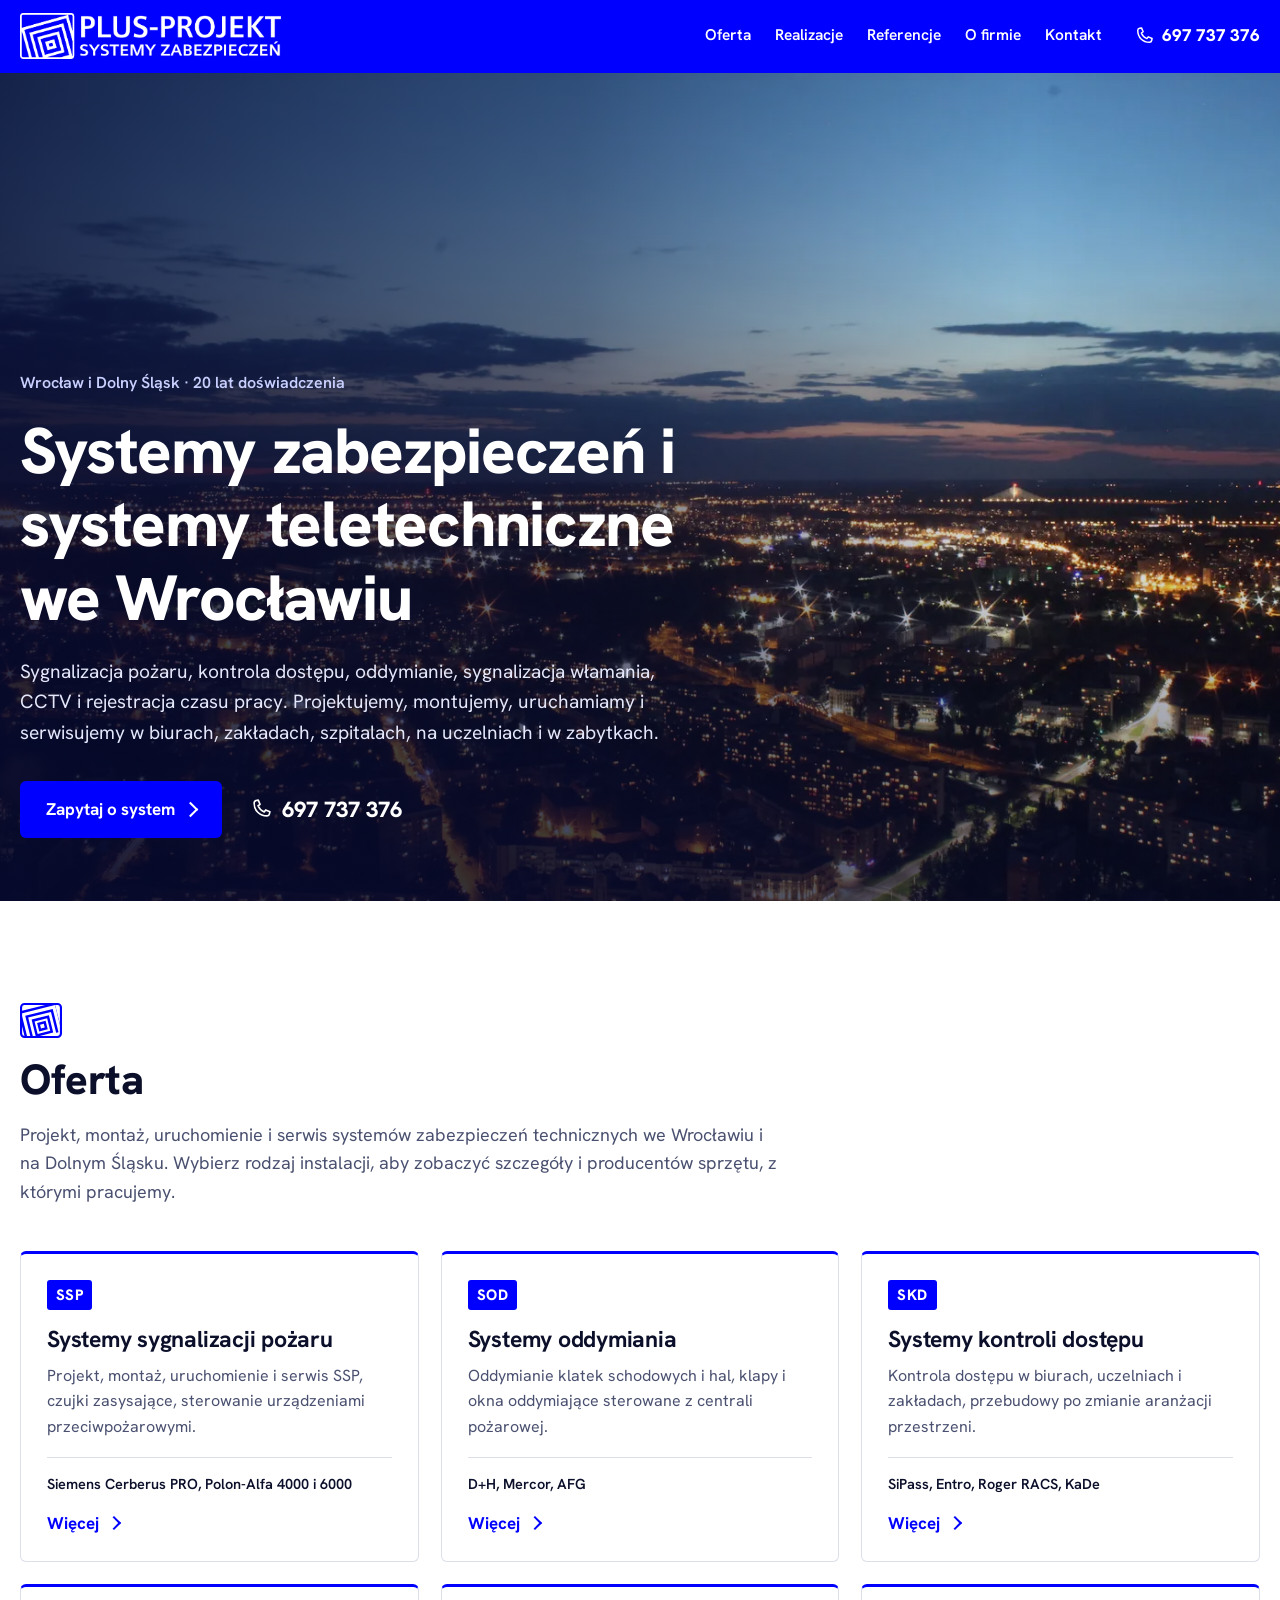
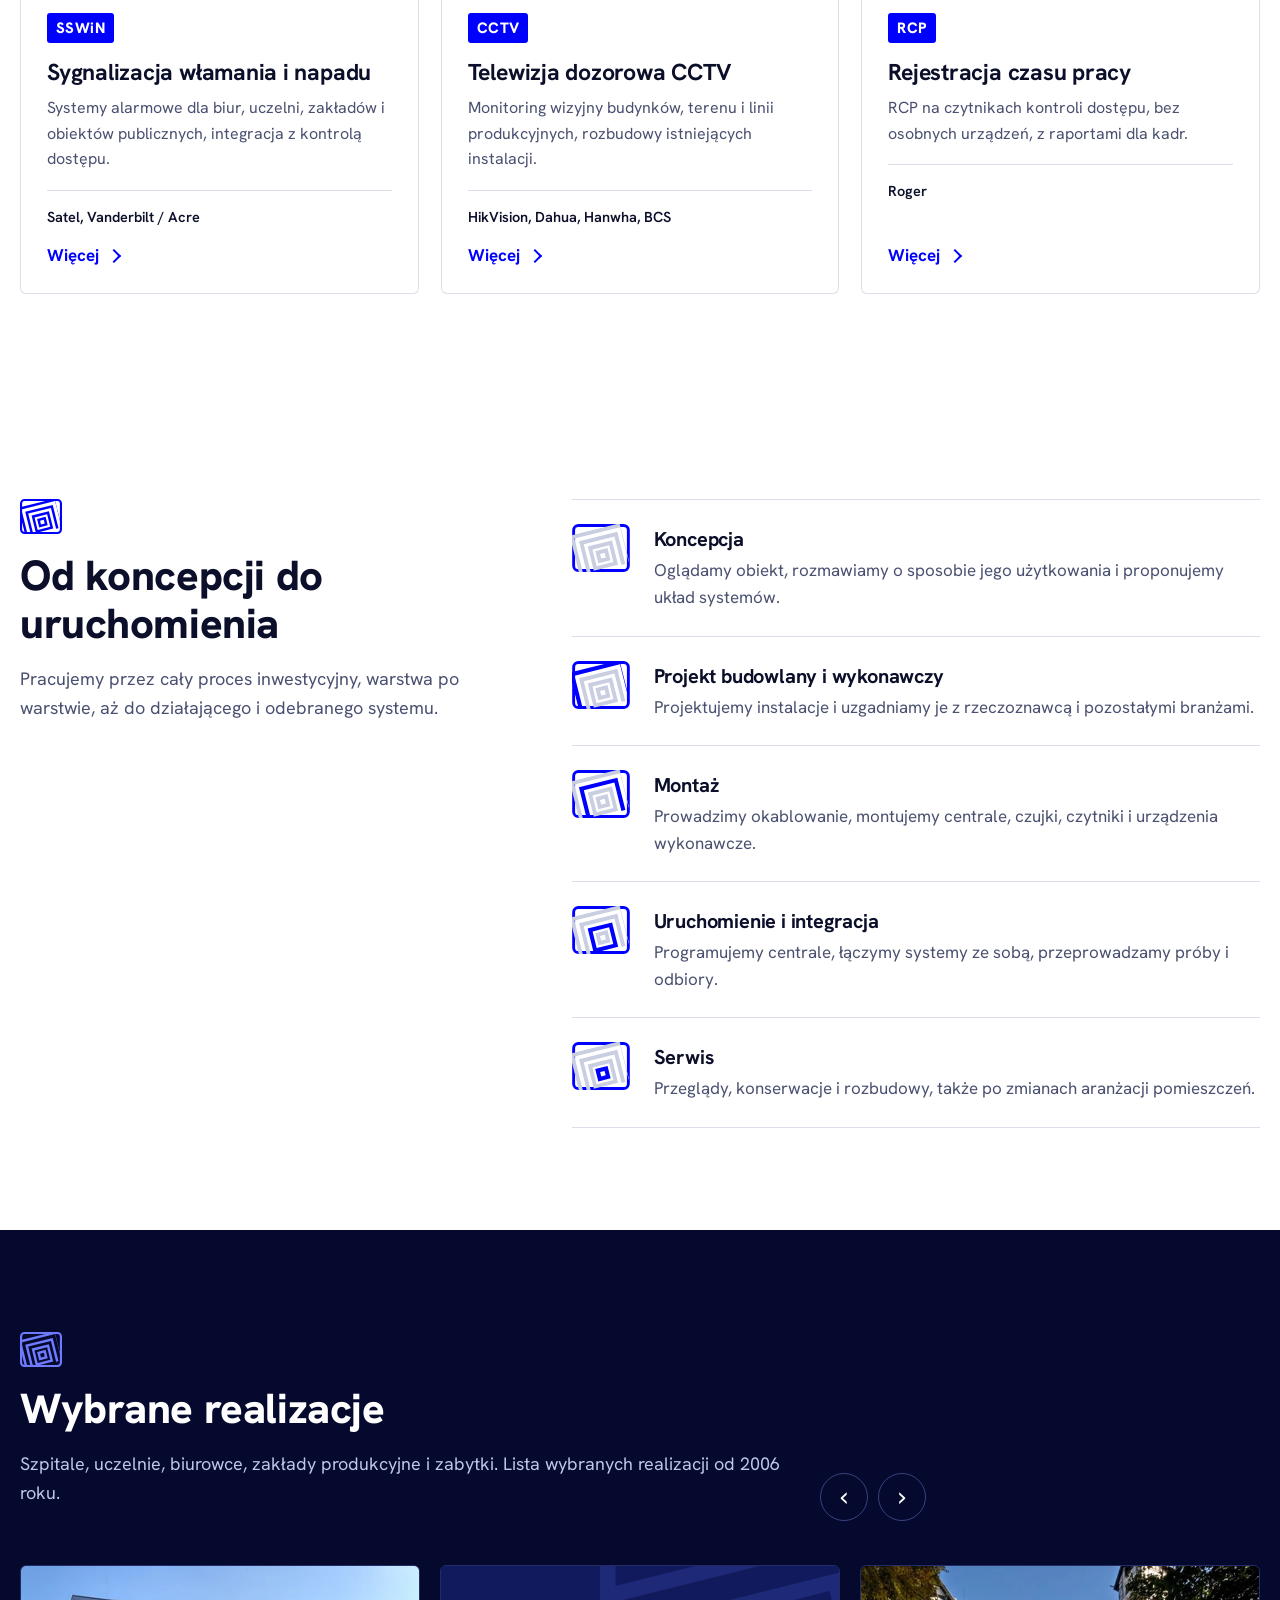
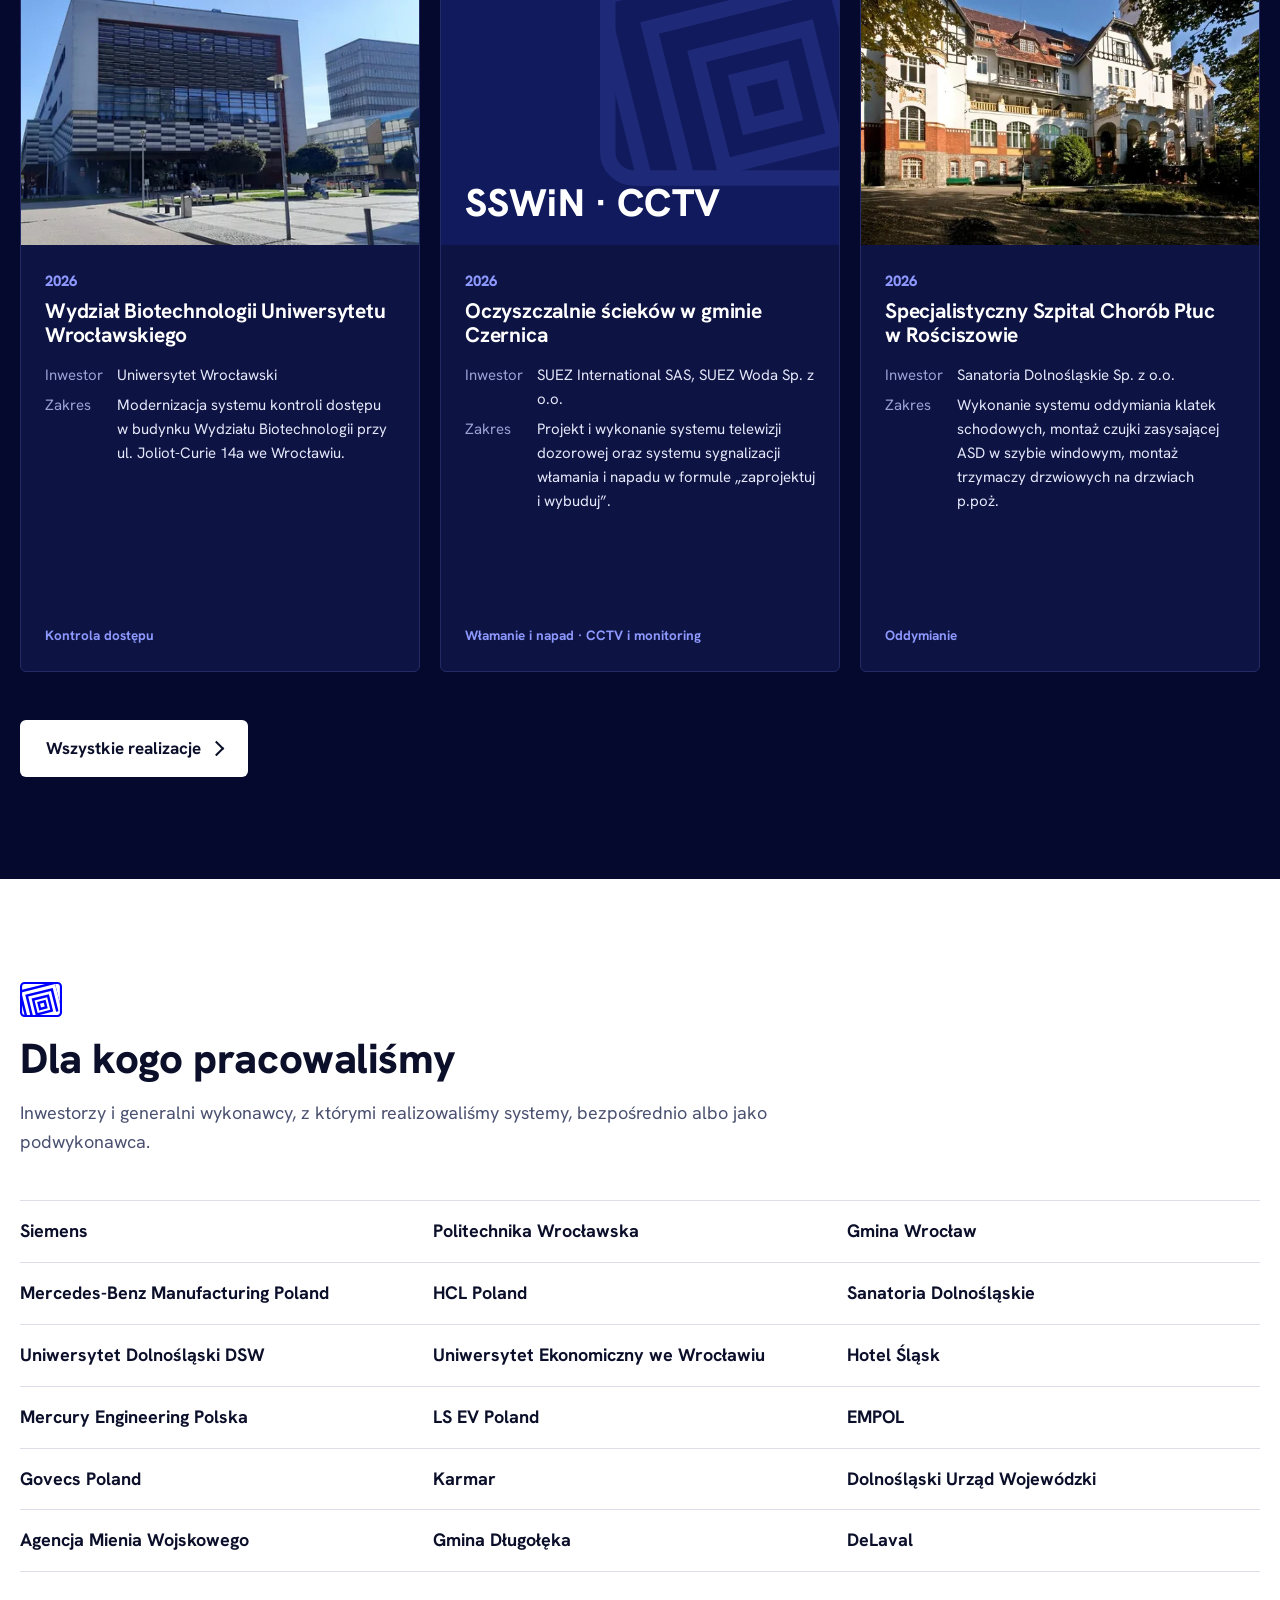
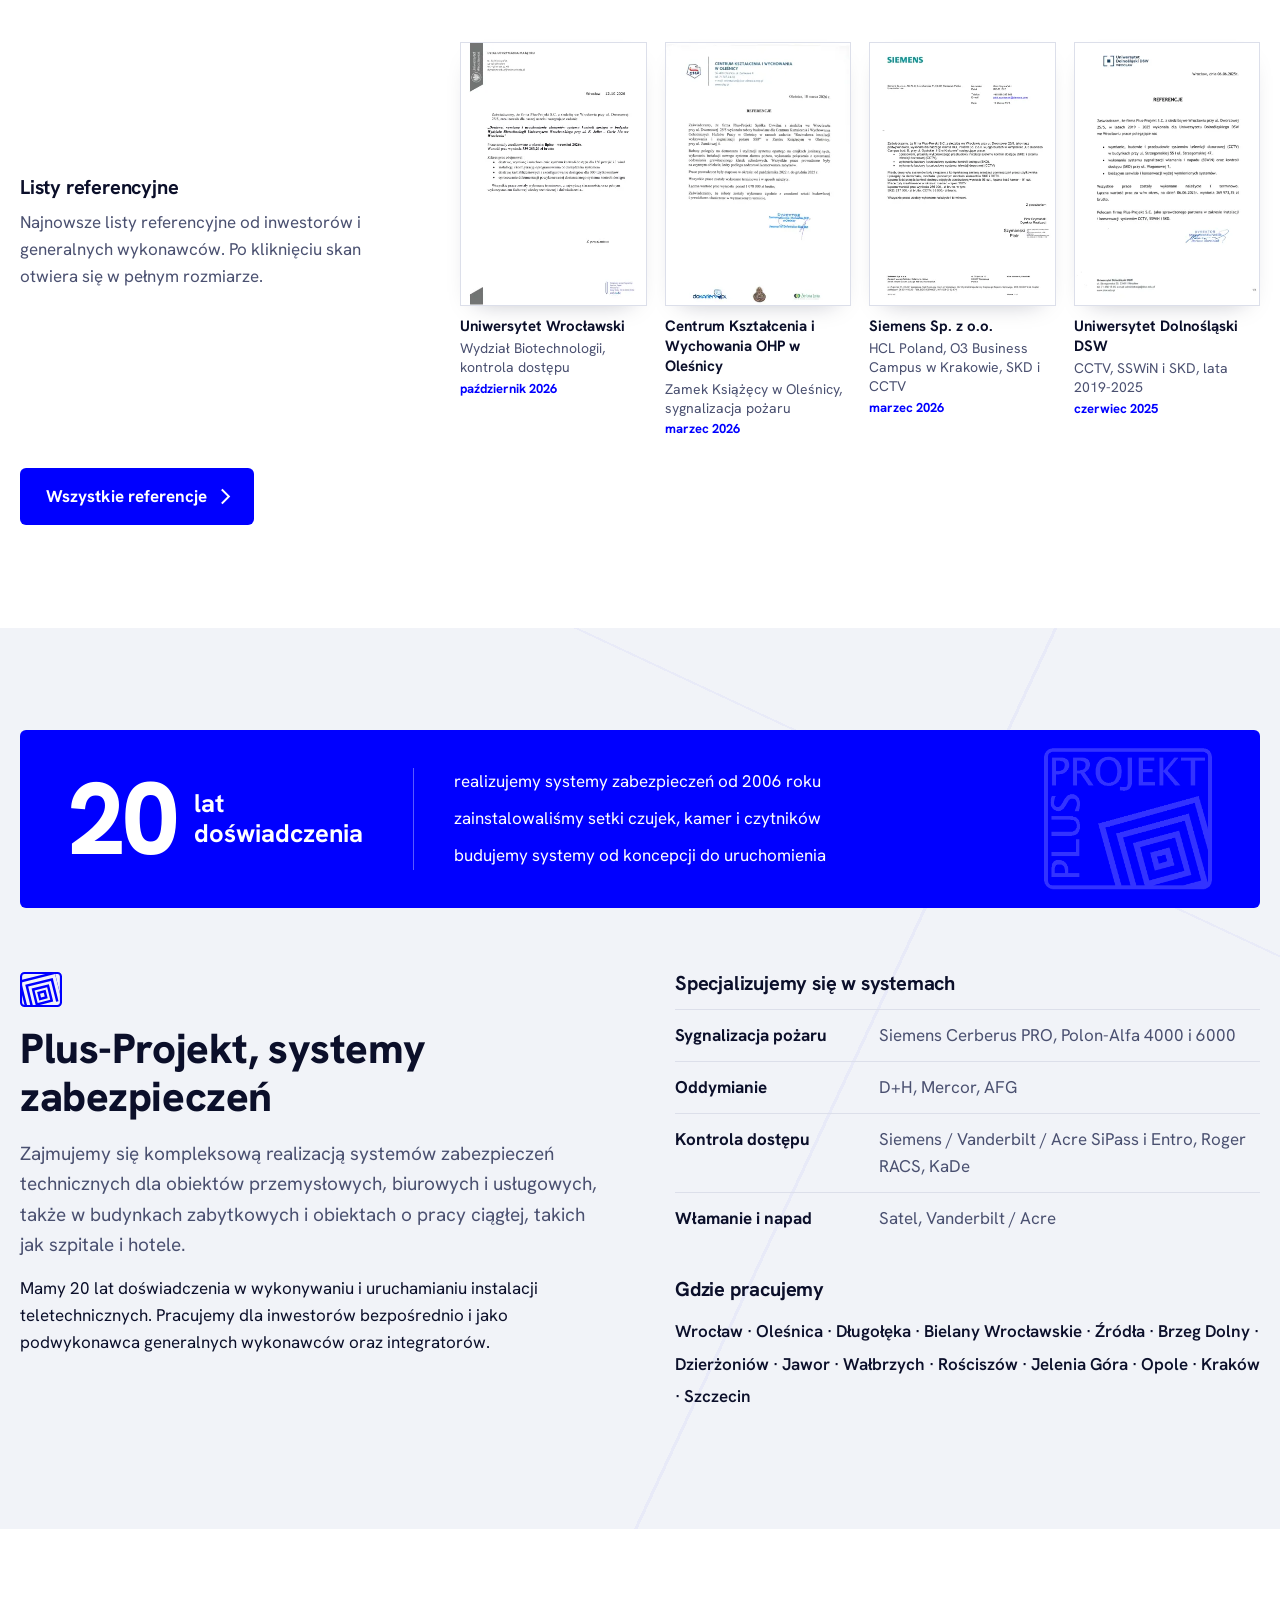
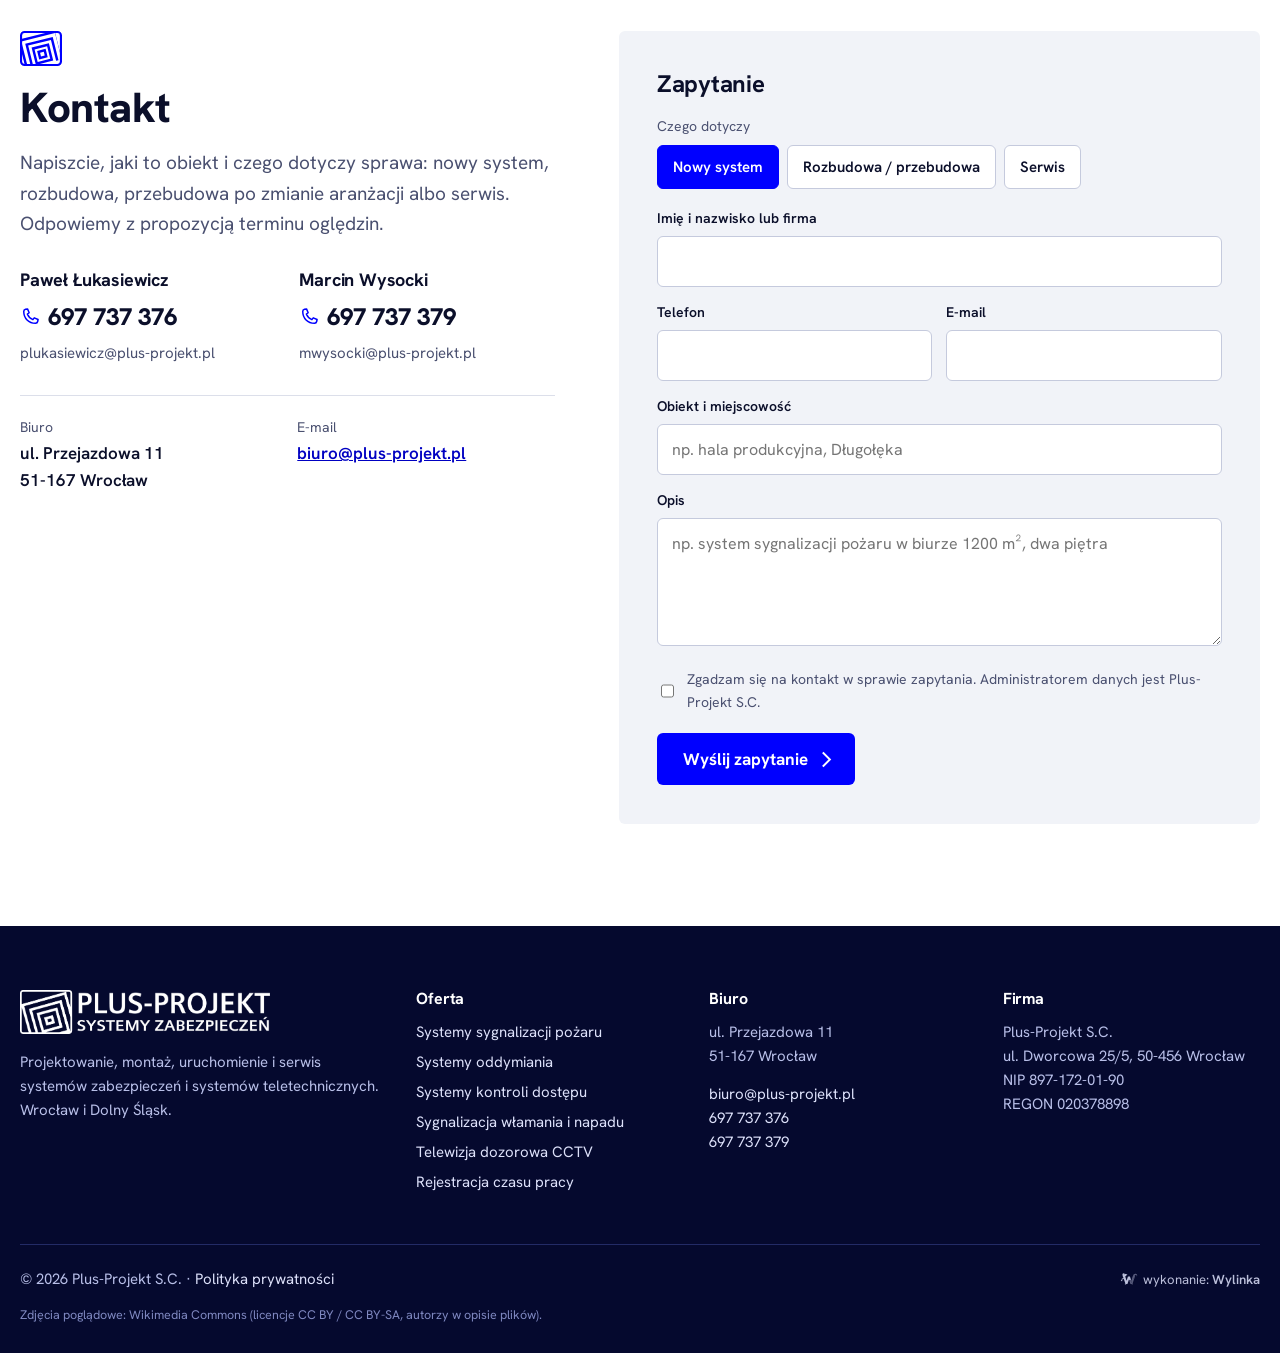
==== commit b791a360: "Logo z grubsza ramka, favicon z logo, niebieski naglowek, ikony etapow, logo polprzezroczyste na ban" ====
--- a/index.html
+++ b/index.html
@@ -7,7 +7,9 @@
 <title>Systemy zabezpieczeń i teletechniczne Wrocław: sygnalizacja pożaru, kontrola dostępu | Plus-Projekt</title>
 <meta name="description" content="Systemy teletechniczne i zabezpieczeń we Wrocławiu i na Dolnym Śląsku: sygnalizacja pożaru, kontrola dostępu, oddymianie, SSWiN, CCTV, RCP. Projekt, montaż, uruchomienie i serwis od 2006 roku.">
 <meta name="theme-color" content="#0000FF">
-<link rel="icon" href="img/znak.svg" type="image/svg+xml">
+<link rel="icon" href="img/favicon-32.png" sizes="32x32" type="image/png">
+<link rel="icon" href="img/favicon-192.png" sizes="192x192" type="image/png">
+<link rel="apple-touch-icon" href="img/favicon-180.png">
 <link rel="preload" as="font" type="font/woff2" href="fonts/hanken-rdzen.woff2" crossorigin>
 <link rel="preload" as="image" type="image/webp" href="img/wroclaw-1600.webp" imagesrcset="img/wroclaw-720.webp 720w, img/wroclaw-1080.webp 1080w, img/wroclaw-1600.webp 1600w, img/wroclaw-2000.webp 2000w, img/wroclaw-2560.webp 2560w, img/wroclaw-3200.webp 3200w" imagesizes="100vw" fetchpriority="high">
 <link rel="stylesheet" href="style.css">
@@ -15,7 +17,7 @@
 </head>
 <body>
 <a class="skip" href="#tresc">Przejdź do treści</a>
-<header class="top" id="top"><div class="wrap topin"><a class="logo" href="./" aria-label="Plus-Projekt, systemy zabezpieczeń - strona główna"><img src="img/logo.png" width="1478" height="254" alt="Plus-Projekt, systemy zabezpieczeń"></a>
+<header class="top" id="top"><div class="wrap topin"><a class="logo" href="./" aria-label="Plus-Projekt, systemy zabezpieczeń - strona główna"><img src="img/logo-biale.png" width="1481" height="261" alt="Plus-Projekt, systemy zabezpieczeń"></a>
 <nav class="nav" id="nav" aria-label="Menu główne"><ul><li><a href="oferta">Oferta</a></li><li><a href="realizacje">Realizacje</a></li><li><a href="referencje">Referencje</a></li><li><a href="o-firmie">O firmie</a></li><li><a href="kontakt">Kontakt</a></li></ul>
 <a class="navtel" href="tel:+48697737376"><svg viewBox="0 0 24 24" aria-hidden="true"><path d="M6.6 2.8 9 2.3l2 4.6-2.2 1.6a12 12 0 0 0 6.7 6.7l1.6-2.2 4.6 2-.5 2.4a2.6 2.6 0 0 1-2.6 2.1C10.4 19.5 4.5 13.6 4.5 5.4a2.6 2.6 0 0 1 2.1-2.6Z" fill="none" stroke="currentColor" stroke-width="1.8" stroke-linejoin="round"/></svg><span>697 737 376</span></a></nav>
 <a class="toptel" href="tel:+48697737376"><svg viewBox="0 0 24 24" aria-hidden="true"><path d="M6.6 2.8 9 2.3l2 4.6-2.2 1.6a12 12 0 0 0 6.7 6.7l1.6-2.2 4.6 2-.5 2.4a2.6 2.6 0 0 1-2.6 2.1C10.4 19.5 4.5 13.6 4.5 5.4a2.6 2.6 0 0 1 2.1-2.6Z" fill="none" stroke="currentColor" stroke-width="1.8" stroke-linejoin="round"/></svg><span>697 737 376</span></a>
@@ -41,7 +43,7 @@
 <section class="sec proces"><div class="wrap pgrid">
 <div class="shead"><svg class="gl mk" viewBox="0 0 120 100" aria-hidden="true" focusable="false"><defs><clipPath id="cmk0"><rect x="6" y="6" width="108" height="88" rx="7"/></clipPath></defs><rect x="3" y="3" width="114" height="94" rx="10" fill="none" stroke="currentColor" stroke-width="6"/><g clip-path="url(#cmk0)" fill="none" stroke="currentColor" stroke-width="7" transform="rotate(-14 64 66)"><rect x="-6" y="-4" width="140" height="140"/><rect x="11" y="13" width="106" height="106"/><rect x="27" y="29" width="74" height="74"/><rect x="42" y="44" width="44" height="44"/><rect x="55" y="57" width="18" height="18"/></g></svg><h2>Od koncepcji do uruchomienia</h2>
 <p>Pracujemy przez cały proces inwestycyjny, warstwa po warstwie, aż do działającego i odebranego systemu.</p></div>
-<ol class="kroki"><li><svg class="gl kg" viewBox="0 0 120 100" aria-hidden="true" focusable="false"><defs><clipPath id="ckg1"><rect x="6" y="6" width="108" height="88" rx="7"/></clipPath></defs><rect x="3" y="3" width="114" height="94" rx="10" fill="none" stroke="currentColor" stroke-width="6"/><g clip-path="url(#ckg1)" fill="none" stroke="currentColor" stroke-width="8" transform="rotate(-14 64 66)"><rect class="on" x="-6" y="-4" width="140" height="140"/><rect class="off" x="11" y="13" width="106" height="106"/><rect class="off" x="27" y="29" width="74" height="74"/><rect class="off" x="42" y="44" width="44" height="44"/><rect class="off" x="55" y="57" width="18" height="18"/></g></svg><div><h3>Koncepcja</h3><p>Oglądamy obiekt, rozmawiamy o sposobie jego użytkowania i proponujemy układ systemów.</p></div></li><li><svg class="gl kg" viewBox="0 0 120 100" aria-hidden="true" focusable="false"><defs><clipPath id="ckg2"><rect x="6" y="6" width="108" height="88" rx="7"/></clipPath></defs><rect x="3" y="3" width="114" height="94" rx="10" fill="none" stroke="currentColor" stroke-width="6"/><g clip-path="url(#ckg2)" fill="none" stroke="currentColor" stroke-width="8" transform="rotate(-14 64 66)"><rect class="off" x="-6" y="-4" width="140" height="140"/><rect class="on" x="11" y="13" width="106" height="106"/><rect class="off" x="27" y="29" width="74" height="74"/><rect class="off" x="42" y="44" width="44" height="44"/><rect class="off" x="55" y="57" width="18" height="18"/></g></svg><div><h3>Projekt budowlany i wykonawczy</h3><p>Projektujemy instalacje i uzgadniamy je z rzeczoznawcą i pozostałymi branżami.</p></div></li><li><svg class="gl kg" viewBox="0 0 120 100" aria-hidden="true" focusable="false"><defs><clipPath id="ckg3"><rect x="6" y="6" width="108" height="88" rx="7"/></clipPath></defs><rect x="3" y="3" width="114" height="94" rx="10" fill="none" stroke="currentColor" stroke-width="6"/><g clip-path="url(#ckg3)" fill="none" stroke="currentColor" stroke-width="8" transform="rotate(-14 64 66)"><rect class="off" x="-6" y="-4" width="140" height="140"/><rect class="off" x="11" y="13" width="106" height="106"/><rect class="on" x="27" y="29" width="74" height="74"/><rect class="off" x="42" y="44" width="44" height="44"/><rect class="off" x="55" y="57" width="18" height="18"/></g></svg><div><h3>Montaż</h3><p>Prowadzimy okablowanie, montujemy centrale, czujki, czytniki i urządzenia wykonawcze.</p></div></li><li><svg class="gl kg" viewBox="0 0 120 100" aria-hidden="true" focusable="false"><defs><clipPath id="ckg4"><rect x="6" y="6" width="108" height="88" rx="7"/></clipPath></defs><rect x="3" y="3" width="114" height="94" rx="10" fill="none" stroke="currentColor" stroke-width="6"/><g clip-path="url(#ckg4)" fill="none" stroke="currentColor" stroke-width="8" transform="rotate(-14 64 66)"><rect class="off" x="-6" y="-4" width="140" height="140"/><rect class="off" x="11" y="13" width="106" height="106"/><rect class="off" x="27" y="29" width="74" height="74"/><rect class="on" x="42" y="44" width="44" height="44"/><rect class="off" x="55" y="57" width="18" height="18"/></g></svg><div><h3>Uruchomienie i integracja</h3><p>Programujemy centrale, łączymy systemy ze sobą, przeprowadzamy próby i odbiory.</p></div></li><li><svg class="gl kg" viewBox="0 0 120 100" aria-hidden="true" focusable="false"><defs><clipPath id="ckg5"><rect x="6" y="6" width="108" height="88" rx="7"/></clipPath></defs><rect x="3" y="3" width="114" height="94" rx="10" fill="none" stroke="currentColor" stroke-width="6"/><g clip-path="url(#ckg5)" fill="none" stroke="currentColor" stroke-width="8" transform="rotate(-14 64 66)"><rect class="off" x="-6" y="-4" width="140" height="140"/><rect class="off" x="11" y="13" width="106" height="106"/><rect class="off" x="27" y="29" width="74" height="74"/><rect class="off" x="42" y="44" width="44" height="44"/><rect class="on" x="55" y="57" width="18" height="18"/></g></svg><div><h3>Serwis</h3><p>Przeglądy, konserwacje i rozbudowy, także po zmianach aranżacji pomieszczeń.</p></div></li></ol>
+<ol class="kroki"><li><svg class="gl kg" viewBox="0 0 120 100" aria-hidden="true" focusable="false"><defs><clipPath id="ckg1"><rect x="6" y="6" width="108" height="88" rx="7"/></clipPath></defs><rect x="3" y="3" width="114" height="94" rx="10" fill="none" stroke="currentColor" stroke-width="6"/><g clip-path="url(#ckg1)" fill="none" stroke="currentColor" stroke-width="8" transform="rotate(-14 64 66)"><rect class="off" x="11" y="13" width="106" height="106"/><rect class="off" x="27" y="29" width="74" height="74"/><rect class="off" x="42" y="44" width="44" height="44"/><rect class="off" x="55" y="57" width="18" height="18"/><rect class="on" x="-6" y="-4" width="140" height="140"/></g></svg><div><h3>Koncepcja</h3><p>Oglądamy obiekt, rozmawiamy o sposobie jego użytkowania i proponujemy układ systemów.</p></div></li><li><svg class="gl kg" viewBox="0 0 120 100" aria-hidden="true" focusable="false"><defs><clipPath id="ckg2"><rect x="6" y="6" width="108" height="88" rx="7"/></clipPath></defs><rect x="3" y="3" width="114" height="94" rx="10" fill="none" stroke="currentColor" stroke-width="6"/><g clip-path="url(#ckg2)" fill="none" stroke="currentColor" stroke-width="8" transform="rotate(-14 64 66)"><rect class="off" x="-6" y="-4" width="140" height="140"/><rect class="off" x="27" y="29" width="74" height="74"/><rect class="off" x="42" y="44" width="44" height="44"/><rect class="off" x="55" y="57" width="18" height="18"/><rect class="on" x="11" y="13" width="106" height="106"/></g></svg><div><h3>Projekt budowlany i wykonawczy</h3><p>Projektujemy instalacje i uzgadniamy je z rzeczoznawcą i pozostałymi branżami.</p></div></li><li><svg class="gl kg" viewBox="0 0 120 100" aria-hidden="true" focusable="false"><defs><clipPath id="ckg3"><rect x="6" y="6" width="108" height="88" rx="7"/></clipPath></defs><rect x="3" y="3" width="114" height="94" rx="10" fill="none" stroke="currentColor" stroke-width="6"/><g clip-path="url(#ckg3)" fill="none" stroke="currentColor" stroke-width="8" transform="rotate(-14 64 66)"><rect class="off" x="-6" y="-4" width="140" height="140"/><rect class="off" x="11" y="13" width="106" height="106"/><rect class="off" x="42" y="44" width="44" height="44"/><rect class="off" x="55" y="57" width="18" height="18"/><rect class="on" x="27" y="29" width="74" height="74"/></g></svg><div><h3>Montaż</h3><p>Prowadzimy okablowanie, montujemy centrale, czujki, czytniki i urządzenia wykonawcze.</p></div></li><li><svg class="gl kg" viewBox="0 0 120 100" aria-hidden="true" focusable="false"><defs><clipPath id="ckg4"><rect x="6" y="6" width="108" height="88" rx="7"/></clipPath></defs><rect x="3" y="3" width="114" height="94" rx="10" fill="none" stroke="currentColor" stroke-width="6"/><g clip-path="url(#ckg4)" fill="none" stroke="currentColor" stroke-width="8" transform="rotate(-14 64 66)"><rect class="off" x="-6" y="-4" width="140" height="140"/><rect class="off" x="11" y="13" width="106" height="106"/><rect class="off" x="27" y="29" width="74" height="74"/><rect class="off" x="55" y="57" width="18" height="18"/><rect class="on" x="42" y="44" width="44" height="44"/></g></svg><div><h3>Uruchomienie i integracja</h3><p>Programujemy centrale, łączymy systemy ze sobą, przeprowadzamy próby i odbiory.</p></div></li><li><svg class="gl kg" viewBox="0 0 120 100" aria-hidden="true" focusable="false"><defs><clipPath id="ckg5"><rect x="6" y="6" width="108" height="88" rx="7"/></clipPath></defs><rect x="3" y="3" width="114" height="94" rx="10" fill="none" stroke="currentColor" stroke-width="6"/><g clip-path="url(#ckg5)" fill="none" stroke="currentColor" stroke-width="8" transform="rotate(-14 64 66)"><rect class="off" x="-6" y="-4" width="140" height="140"/><rect class="off" x="11" y="13" width="106" height="106"/><rect class="off" x="27" y="29" width="74" height="74"/><rect class="off" x="42" y="44" width="44" height="44"/><rect class="on" x="55" y="57" width="18" height="18"/></g></svg><div><h3>Serwis</h3><p>Przeglądy, konserwacje i rozbudowy, także po zmianach aranżacji pomieszczeń.</p></div></li></ol>
 </div></section>
 
 <section class="sec ciemne" id="realizacje"><div class="wrap">
@@ -56,7 +58,7 @@
 <dl><dt>Inwestor</dt><dd>Sanatoria Dolnośląskie Sp. z o.o.</dd><dt>Zakres</dt><dd>Wykonanie systemu oddymiania klatek schodowych, montaż czujki zasysającej ASD w szybie windowym, montaż trzymaczy drzwiowych na drzwiach p.poż.</dd></dl>
 <p class="rsys">Oddymianie</p></div></article><article class="rcard mafoto"><figure class="rfig"><img class="" src="img/olesnica-900.webp" srcset="img/olesnica-600.webp 600w, img/olesnica-900.webp 900w, img/olesnica-1200.webp 1200w" sizes="(max-width:700px) 86vw, 420px" alt="Zamek Książęcy w Oleśnicy" width="600" height="420" loading="lazy" decoding="async"></figure><div class="rin"><span class="rrok">2025</span><h3>Zamek Książęcy w Oleśnicy</h3>
 <dl><dt>Inwestor</dt><dd>Centrum Kształcenia i Wychowania OHP w Oleśnicy</dd><dt>Zakres</dt><dd>Wykonanie systemu sygnalizacji pożaru – ostatni etap. Zakończenie wszystkich prac w zamku, związanych z SSP.</dd></dl>
-<p class="rsys">Sygnalizacja pożaru</p></div></article><article class="rcard"><div class="rtyp" aria-hidden="true"><svg class="gl rt" viewBox="0 0 120 100" aria-hidden="true" focusable="false"><defs><clipPath id="crt0"><rect x="6" y="6" width="108" height="88" rx="7"/></clipPath></defs><rect x="3" y="3" width="114" height="94" rx="10" fill="none" stroke="currentColor" stroke-width="6"/><g clip-path="url(#crt0)" fill="none" stroke="currentColor" stroke-width="6" transform="rotate(-14 64 66)"><rect x="-6" y="-4" width="140" height="140"/><rect x="11" y="13" width="106" height="106"/><rect x="27" y="29" width="74" height="74"/><rect x="42" y="44" width="44" height="44"/><rect x="55" y="57" width="18" height="18"/></g></svg><b>SKD · CCTV</b></div><div class="rin"><span class="rrok">2025</span><h3>HCL Poland – O3 Business Campus w Krakowie</h3>
+<p class="rsys">Sygnalizacja pożaru</p></div></article><article class="rcard mafoto"><figure class="rfig"><img class="" src="img/hcl-1000.webp" srcset="img/hcl-600.webp 600w, img/hcl-1000.webp 1000w" sizes="(max-width:700px) 86vw, 420px" alt="Biurowiec HCL Poland w O3 Business Campus w Krakowie" width="600" height="420" loading="lazy" decoding="async"></figure><div class="rin"><span class="rrok">2025</span><h3>HCL Poland – O3 Business Campus w Krakowie</h3>
 <dl><dt>Inwestor</dt><dd>HCL Poland</dd><dt>Zakres</dt><dd>Kompleksowa przebudowa systemu kontroli dostępu i systemu CCTV, związana ze zmianą aranżacji przestrzeni biurowej przez użytkownika.</dd></dl>
 <p class="rsys">Kontrola dostępu · CCTV i monitoring</p></div></article><article class="rcard"><div class="rtyp" aria-hidden="true"><svg class="gl rt" viewBox="0 0 120 100" aria-hidden="true" focusable="false"><defs><clipPath id="crt0"><rect x="6" y="6" width="108" height="88" rx="7"/></clipPath></defs><rect x="3" y="3" width="114" height="94" rx="10" fill="none" stroke="currentColor" stroke-width="6"/><g clip-path="url(#crt0)" fill="none" stroke="currentColor" stroke-width="6" transform="rotate(-14 64 66)"><rect x="-6" y="-4" width="140" height="140"/><rect x="11" y="13" width="106" height="106"/><rect x="27" y="29" width="74" height="74"/><rect x="42" y="44" width="44" height="44"/><rect x="55" y="57" width="18" height="18"/></g></svg><b>SSP</b></div><div class="rin"><span class="rrok">2024</span><h3>Biuro i hala Govecs Poland Sp. z o.o. we Wrocławiu</h3>
 <dl><dt>Inwestor</dt><dd>Govecs Poland Sp. z o.o.</dd><dt>Zakres</dt><dd>Projekt i wykonanie systemu sygnalizacji pożaru w formule „zaprojektuj i wybuduj”.</dd></dl>
@@ -86,7 +88,7 @@
 </div></section>
 
 <section class="sec szare" id="o-firmie"><div class="wrap">
-<div class="baner20"><p class="b20n"><b>20</b><span>lat doświadczenia</span></p><ul class="b20l"><li>realizujemy systemy zabezpieczeń od 2006 roku</li><li>zainstalowaliśmy setki czujek, kamer i czytników</li><li>budujemy systemy od koncepcji do uruchomienia</li></ul><img class="b20logo" src="img/logo-pion-biale.png" width="602" height="508" alt="" loading="lazy"></div>
+<div class="baner20"><p class="b20n"><b>20</b><span>lat doświadczenia</span></p><ul class="b20l"><li>realizujemy systemy zabezpieczeń od 2006 roku</li><li>zainstalowaliśmy setki czujek, kamer i czytników</li><li>budujemy systemy od koncepcji do uruchomienia</li></ul><img class="b20logo" src="img/logo-pion-biale.png" width="608" height="513" alt="" loading="lazy"></div>
 </div><div class="wrap ogrid">
 <div><svg class="gl mk" viewBox="0 0 120 100" aria-hidden="true" focusable="false"><defs><clipPath id="cmk0"><rect x="6" y="6" width="108" height="88" rx="7"/></clipPath></defs><rect x="3" y="3" width="114" height="94" rx="10" fill="none" stroke="currentColor" stroke-width="6"/><g clip-path="url(#cmk0)" fill="none" stroke="currentColor" stroke-width="7" transform="rotate(-14 64 66)"><rect x="-6" y="-4" width="140" height="140"/><rect x="11" y="13" width="106" height="106"/><rect x="27" y="29" width="74" height="74"/><rect x="42" y="44" width="44" height="44"/><rect x="55" y="57" width="18" height="18"/></g></svg><h2>Plus-Projekt, systemy zabezpieczeń</h2>
 <p class="lead">Zajmujemy się kompleksową realizacją systemów zabezpieczeń technicznych dla obiektów przemysłowych, biurowych i usługowych, także w budynkach zabytkowych i obiektach o pracy ciągłej, takich jak szpitale i hotele.</p>
@@ -133,7 +135,7 @@
 </main>
 <footer class="foot"><div class="wrap">
 <div class="fgrid">
-<div class="fcol fbrand"><a class="logo" href="./" aria-label="Plus-Projekt, systemy zabezpieczeń - strona główna"><img src="img/logo-biale.png" width="1478" height="254" alt="Plus-Projekt, systemy zabezpieczeń" loading="lazy"></a><p>Projektowanie, montaż, uruchomienie i serwis systemów zabezpieczeń i systemów teletechnicznych. Wrocław i Dolny Śląsk.</p></div>
+<div class="fcol fbrand"><a class="logo" href="./" aria-label="Plus-Projekt, systemy zabezpieczeń - strona główna"><img src="img/logo-biale.png" width="1481" height="261" alt="Plus-Projekt, systemy zabezpieczeń" loading="lazy"></a><p>Projektowanie, montaż, uruchomienie i serwis systemów zabezpieczeń i systemów teletechnicznych. Wrocław i Dolny Śląsk.</p></div>
 <div class="fcol"><h3>Oferta</h3><ul><li><a href="systemy-sygnalizacji-pozaru-wroclaw">Systemy sygnalizacji pożaru</a></li><li><a href="systemy-oddymiania-wroclaw">Systemy oddymiania</a></li><li><a href="systemy-kontroli-dostepu-wroclaw">Systemy kontroli dostępu</a></li><li><a href="systemy-sygnalizacji-wlamania-wroclaw">Sygnalizacja włamania i napadu</a></li><li><a href="monitoring-cctv-wroclaw">Telewizja dozorowa CCTV</a></li><li><a href="rejestracja-czasu-pracy-wroclaw">Rejestracja czasu pracy</a></li></ul></div>
 <div class="fcol"><h3>Biuro</h3><p>ul. Przejazdowa 11<br>51-167 Wrocław</p><p><a href="mailto:biuro@plus-projekt.pl">biuro@plus-projekt.pl</a><br><a href="tel:+48697737376">697 737 376</a><br><a href="tel:+48697737379">697 737 379</a></p></div>
 <div class="fcol"><h3>Firma</h3><p>Plus-Projekt S.C.<br>ul. Dworcowa 25/5, 50-456 Wrocław<br>NIP 897-172-01-90<br>REGON 020378898</p></div>
--- a/style.css
+++ b/style.css
@@ -332,3 +332,27 @@
 .b20logo{display:block;height:150px;width:auto;opacity:.95}
 @media (max-width:1020px){.baner20{grid-template-columns:1fr auto;grid-template-areas:"n l" "u u";column-gap:16px}.b20n{grid-area:n}.b20l{grid-area:u}.b20logo{grid-area:l;height:110px}}
 @media (max-width:640px){.b20logo{height:64px}.b20n{gap:12px}.b20n span{font-size:18px}}
+/* 27.11: naglowek na tle jak baner 20 lat */
+.top{background:var(--b);border-bottom-color:var(--b)}
+.nav ul a{color:#fff}
+.nav ul a:hover{color:#fff;border-bottom-color:rgba(255,255,255,.55)}
+.nav ul a[aria-current=page]{color:#fff;border-bottom-color:#fff}
+.navtel,.toptel{color:#fff}
+.navtel svg,.toptel svg{color:#fff}
+.burger{background:transparent;border-color:rgba(255,255,255,.45)}
+.burger i{background:#fff}
+.skip:focus{color:var(--b)}
+@media (max-width:1020px){
+ .nav{background:var(--b);border-bottom-color:var(--b2);box-shadow:0 20px 40px -20px rgba(0,0,80,.5)}
+ .nav ul a{border-bottom:1px solid rgba(255,255,255,.22)}
+ .nav ul a[aria-current=page]{color:#fff;border-bottom-color:rgba(255,255,255,.22);font-weight:800}
+}
+@media (max-width:640px){.toptel{border-color:rgba(255,255,255,.45)}}
+/* 27.11: ikony etapow - szare warstwy pod niebieska, niebieska ciensza */
+.gl.kg rect.on{stroke-width:8.5}
+/* 27.11: baner 20 lat - logo lamane polprzezroczyste, jak w pierwszej koncepcji */
+.baner20{grid-template-columns:auto 1fr}
+.b20n,.b20l{position:relative;z-index:1}
+.b20logo{position:absolute;right:48px;top:50%;transform:translateY(-50%);height:calc(100% - 36px);max-height:170px;width:auto;opacity:.2;pointer-events:none;z-index:0}
+@media (max-width:1020px){.baner20{grid-template-columns:1fr;grid-template-areas:none}.b20n,.b20l{grid-area:auto}.b20logo{grid-area:auto;height:130px;right:28px;top:30px;transform:none}}
+@media (max-width:640px){.b20logo{height:96px;right:18px;top:22px}}
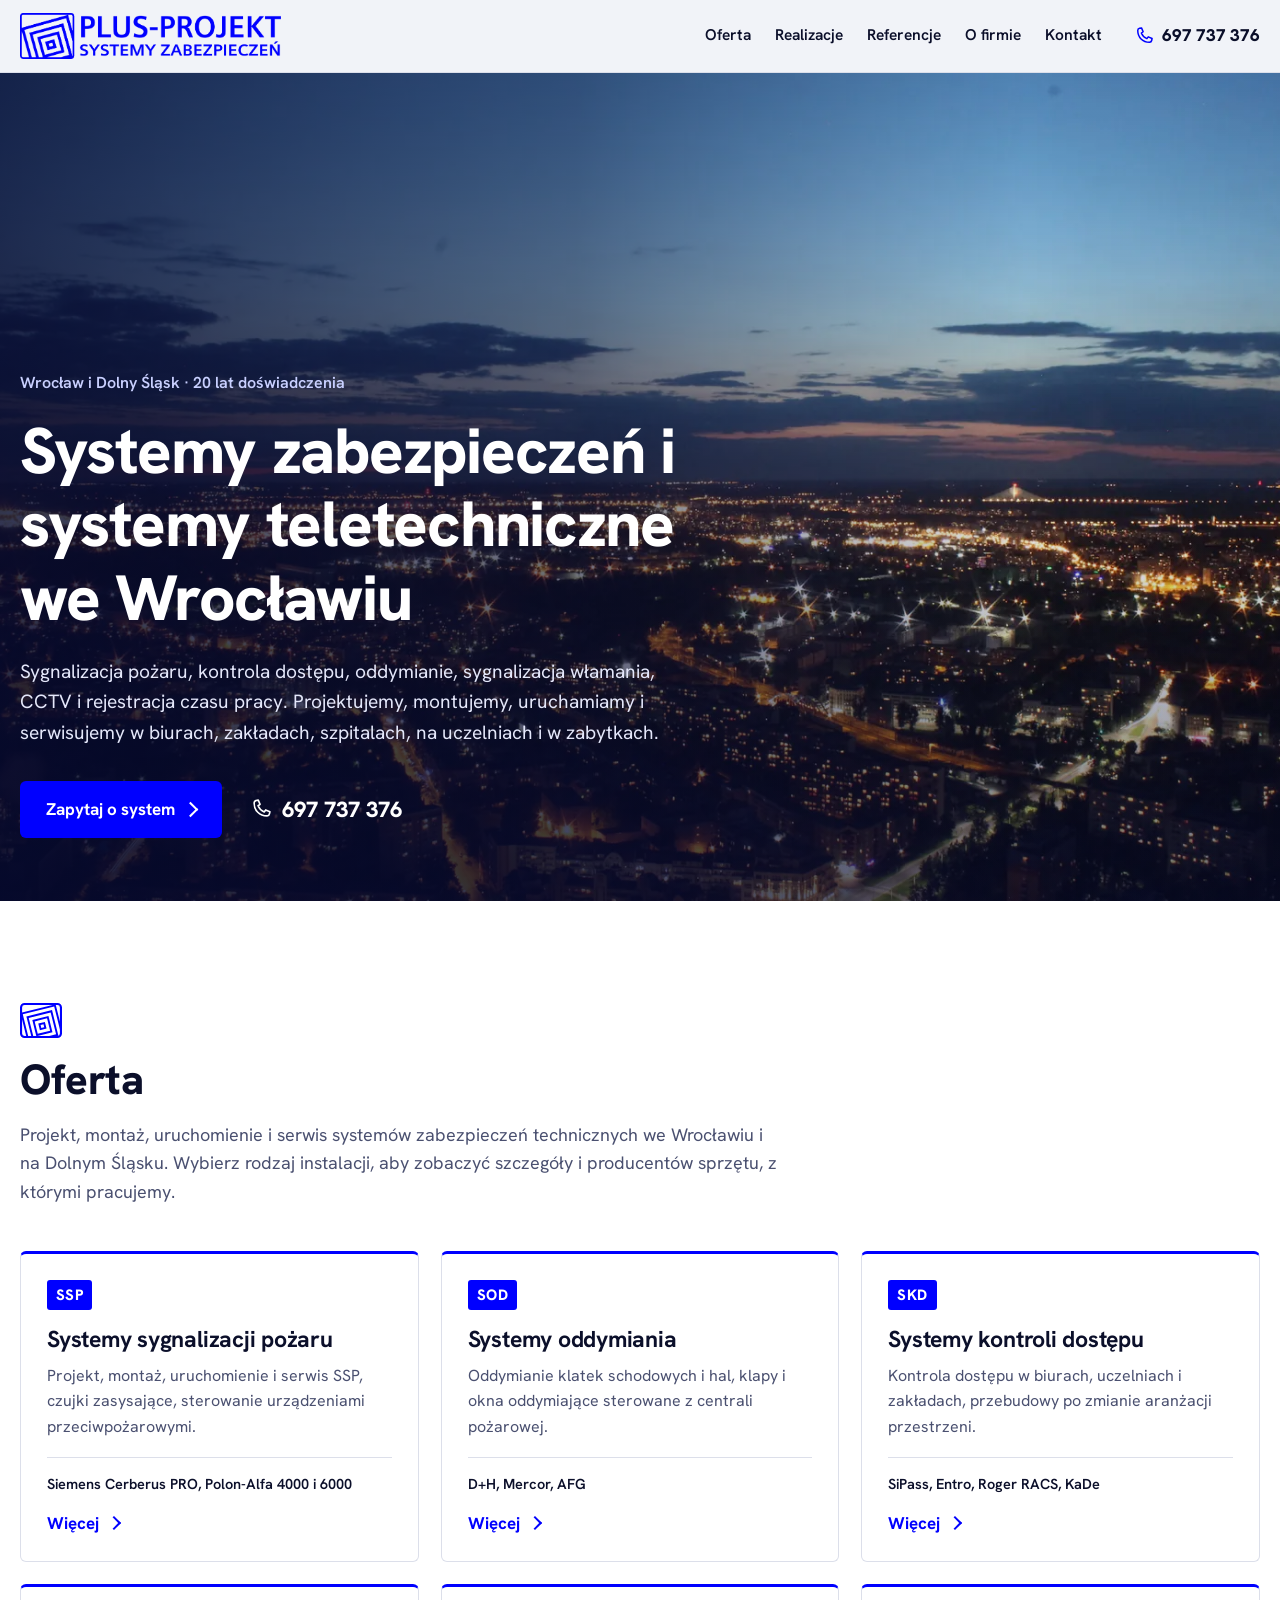
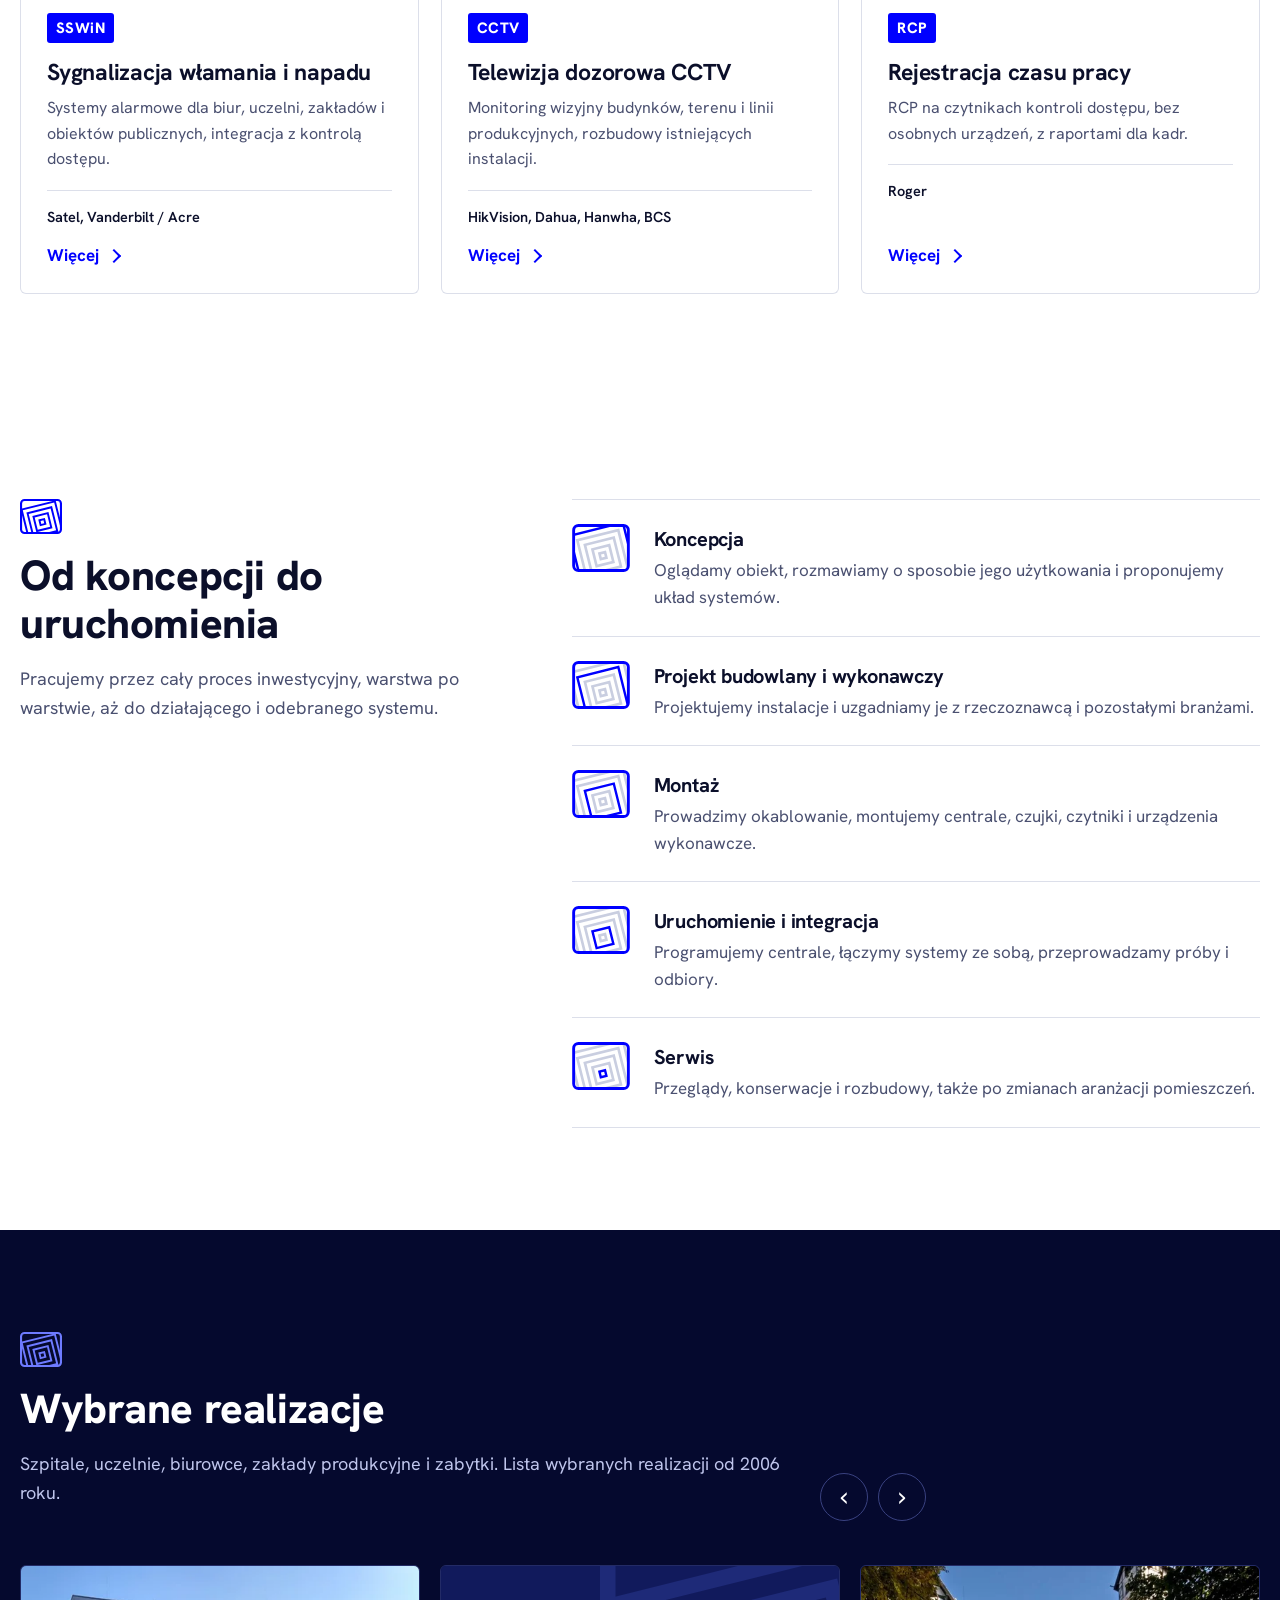
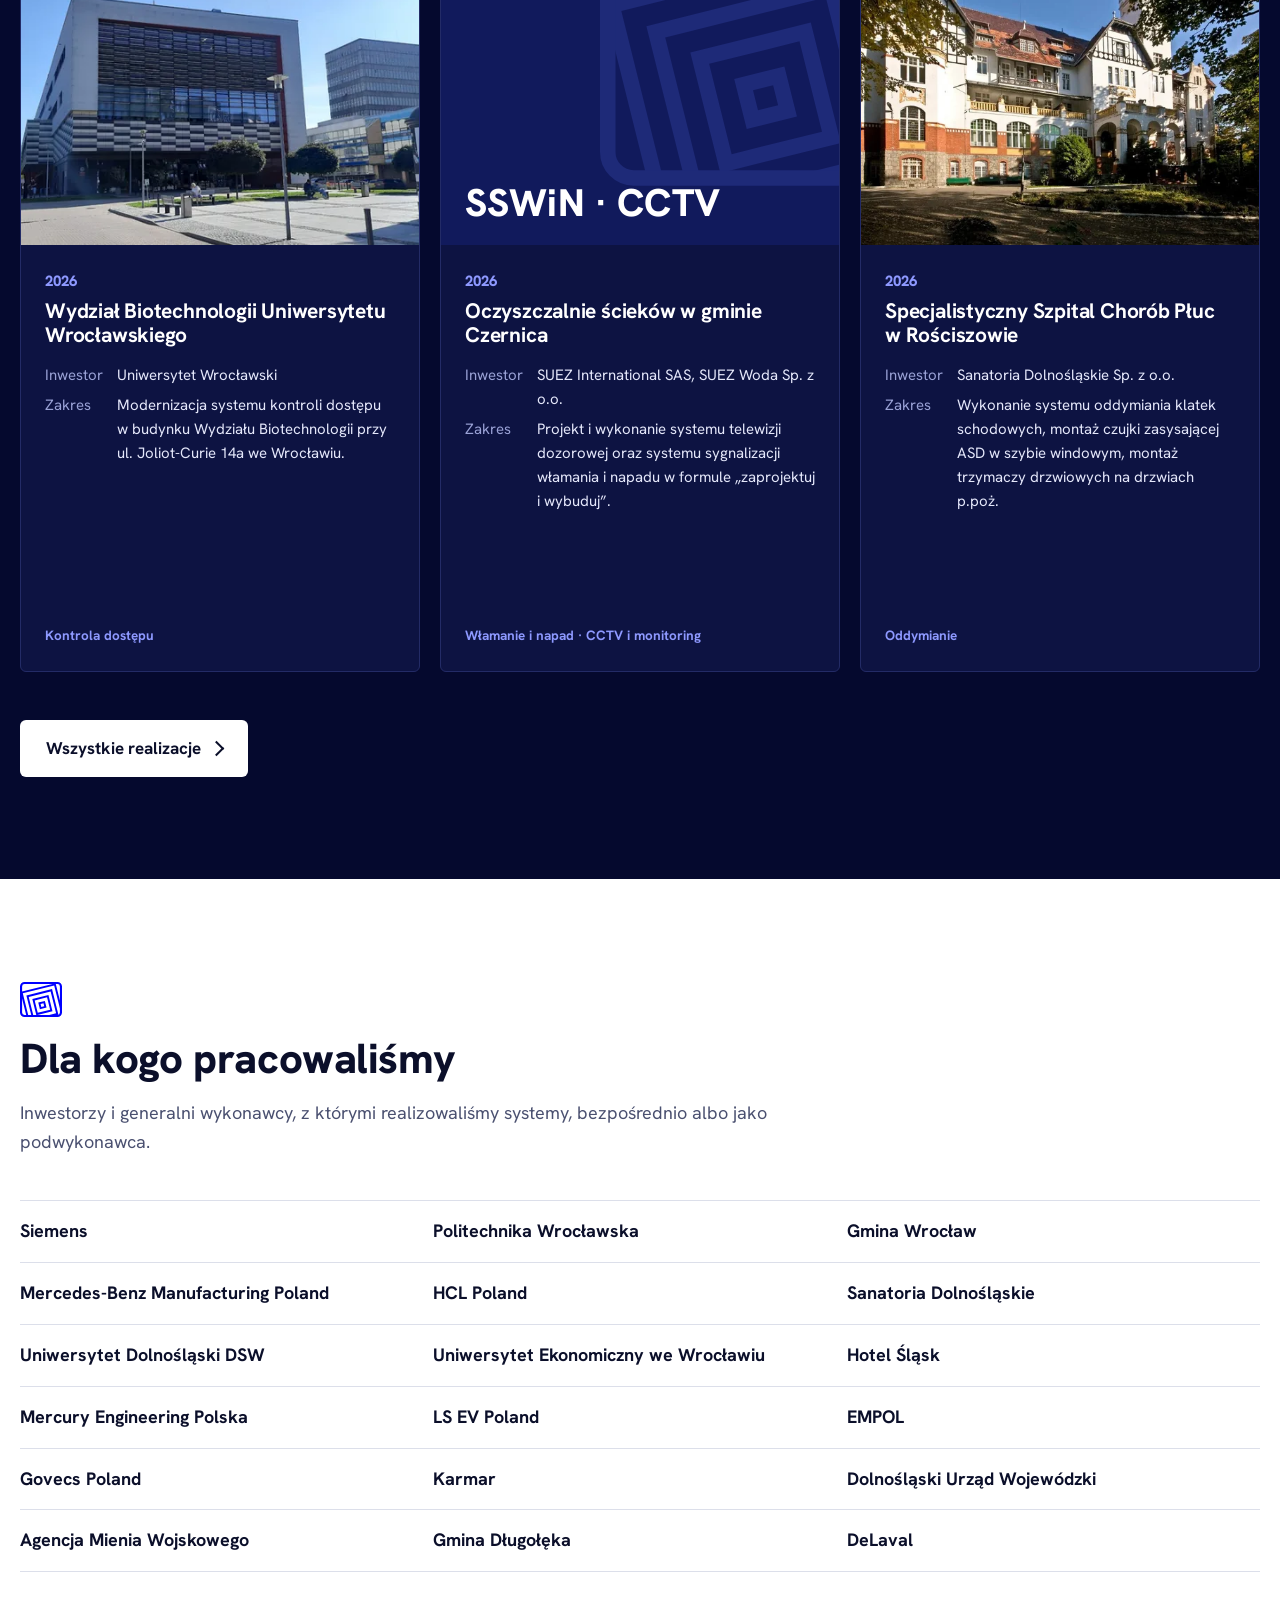
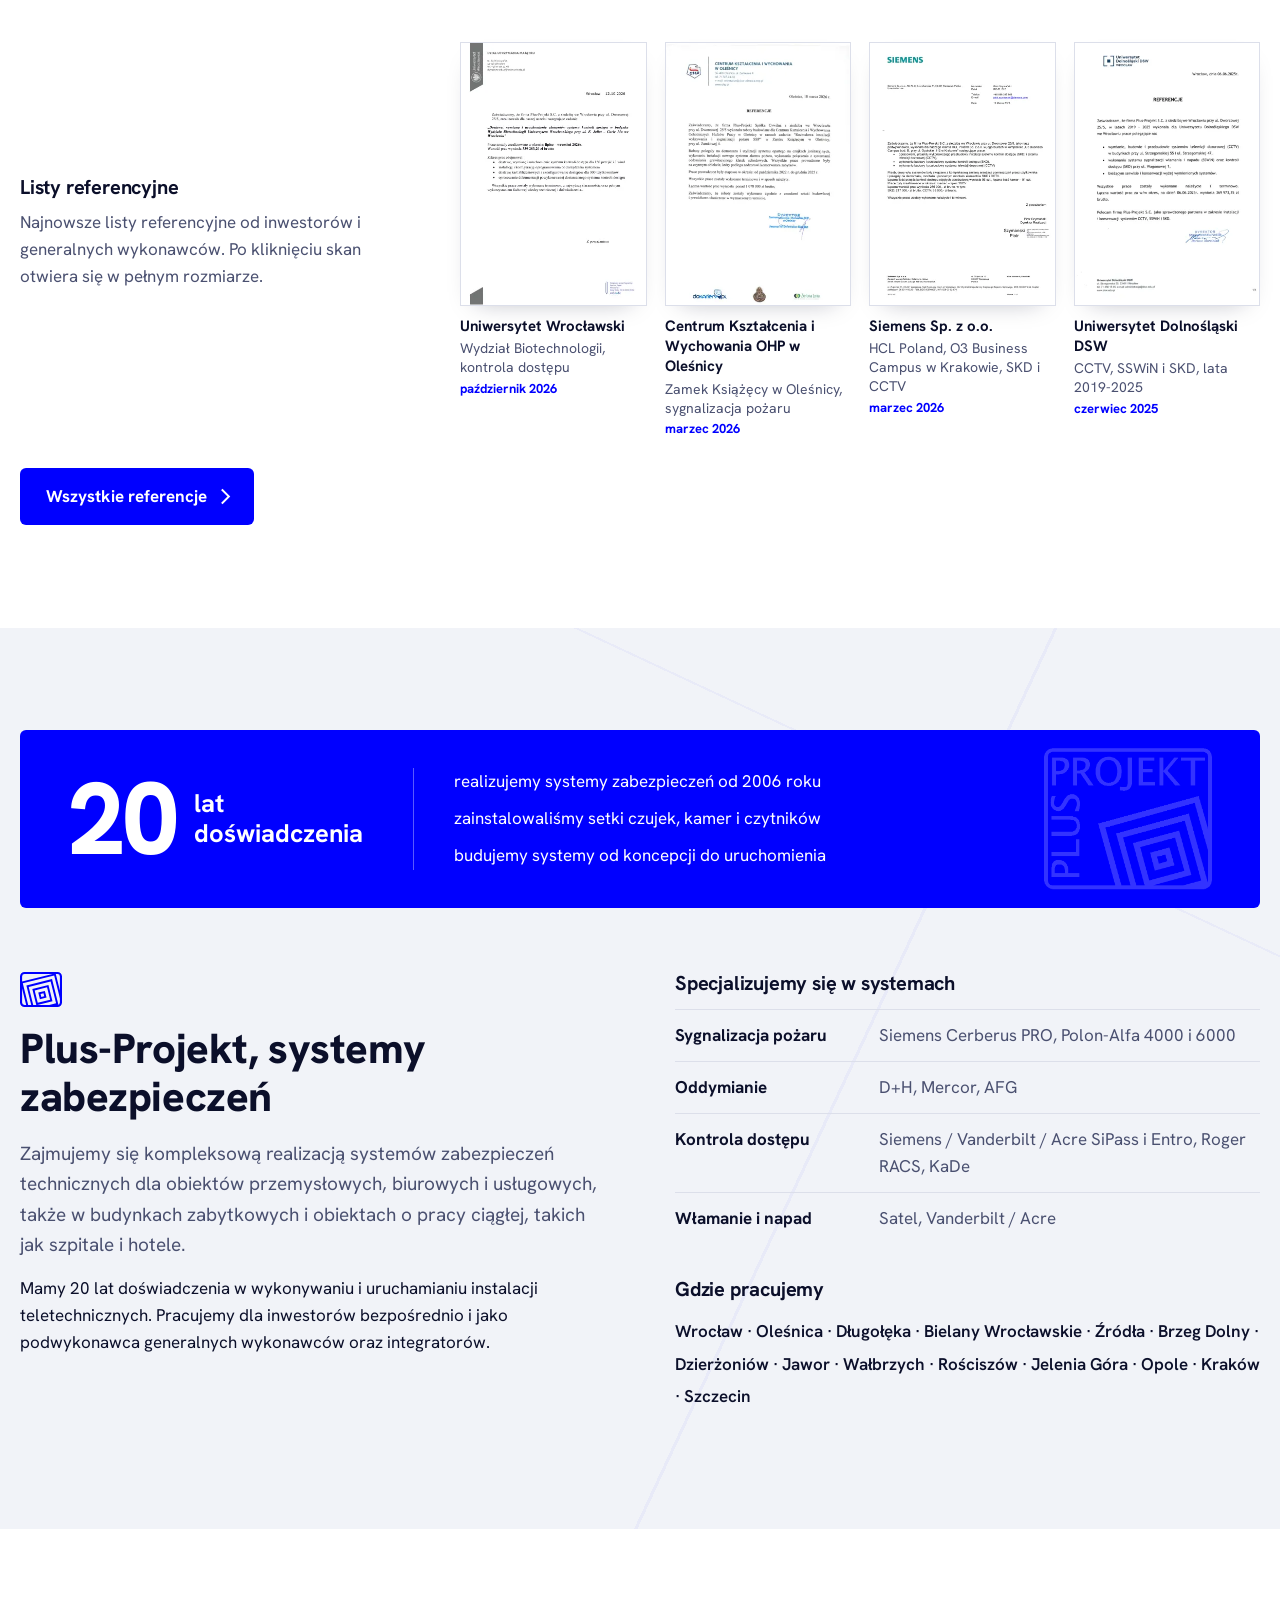
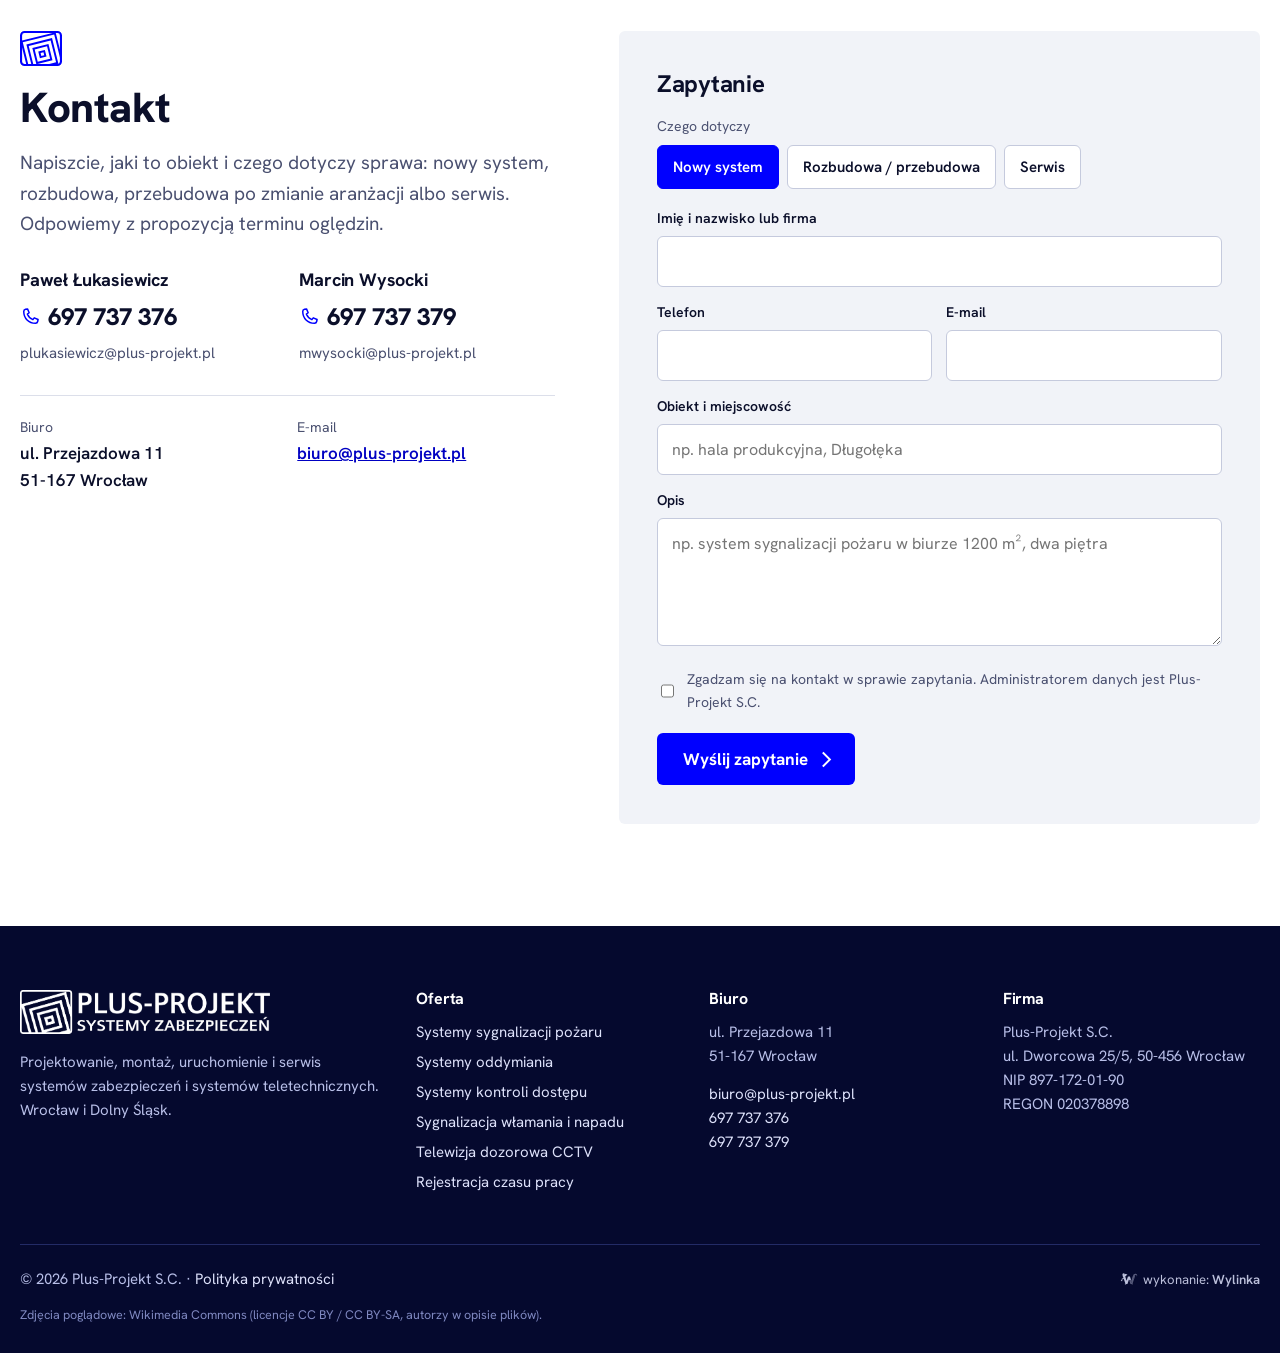
==== commit cd9df4e9: "Naglowek na szarym tle, znak z logo: przyciecie bez obrotu, ramka na wierzchu, proporcje kwadratow w" ====
--- a/index.html
+++ b/index.html
@@ -17,7 +17,7 @@
 </head>
 <body>
 <a class="skip" href="#tresc">Przejdź do treści</a>
-<header class="top" id="top"><div class="wrap topin"><a class="logo" href="./" aria-label="Plus-Projekt, systemy zabezpieczeń - strona główna"><img src="img/logo-biale.png" width="1481" height="261" alt="Plus-Projekt, systemy zabezpieczeń"></a>
+<header class="top" id="top"><div class="wrap topin"><a class="logo" href="./" aria-label="Plus-Projekt, systemy zabezpieczeń - strona główna"><img src="img/logo.png" width="1481" height="261" alt="Plus-Projekt, systemy zabezpieczeń"></a>
 <nav class="nav" id="nav" aria-label="Menu główne"><ul><li><a href="oferta">Oferta</a></li><li><a href="realizacje">Realizacje</a></li><li><a href="referencje">Referencje</a></li><li><a href="o-firmie">O firmie</a></li><li><a href="kontakt">Kontakt</a></li></ul>
 <a class="navtel" href="tel:+48697737376"><svg viewBox="0 0 24 24" aria-hidden="true"><path d="M6.6 2.8 9 2.3l2 4.6-2.2 1.6a12 12 0 0 0 6.7 6.7l1.6-2.2 4.6 2-.5 2.4a2.6 2.6 0 0 1-2.6 2.1C10.4 19.5 4.5 13.6 4.5 5.4a2.6 2.6 0 0 1 2.1-2.6Z" fill="none" stroke="currentColor" stroke-width="1.8" stroke-linejoin="round"/></svg><span>697 737 376</span></a></nav>
 <a class="toptel" href="tel:+48697737376"><svg viewBox="0 0 24 24" aria-hidden="true"><path d="M6.6 2.8 9 2.3l2 4.6-2.2 1.6a12 12 0 0 0 6.7 6.7l1.6-2.2 4.6 2-.5 2.4a2.6 2.6 0 0 1-2.6 2.1C10.4 19.5 4.5 13.6 4.5 5.4a2.6 2.6 0 0 1 2.1-2.6Z" fill="none" stroke="currentColor" stroke-width="1.8" stroke-linejoin="round"/></svg><span>697 737 376</span></a>
@@ -35,24 +35,24 @@
 </section>
 
 <section class="sec" id="oferta"><div class="wrap">
-<div class="shead"><svg class="gl mk" viewBox="0 0 120 100" aria-hidden="true" focusable="false"><defs><clipPath id="cmk0"><rect x="6" y="6" width="108" height="88" rx="7"/></clipPath></defs><rect x="3" y="3" width="114" height="94" rx="10" fill="none" stroke="currentColor" stroke-width="6"/><g clip-path="url(#cmk0)" fill="none" stroke="currentColor" stroke-width="7" transform="rotate(-14 64 66)"><rect x="-6" y="-4" width="140" height="140"/><rect x="11" y="13" width="106" height="106"/><rect x="27" y="29" width="74" height="74"/><rect x="42" y="44" width="44" height="44"/><rect x="55" y="57" width="18" height="18"/></g></svg><h2>Oferta</h2>
+<div class="shead"><svg class="gl mk" viewBox="0 0 120 100" aria-hidden="true" focusable="false"><defs><clipPath id="cmk0"><rect x="4" y="4" width="112" height="92" rx="8"/></clipPath></defs><g clip-path="url(#cmk0)"><g fill="none" stroke="currentColor" stroke-width="5.5" transform="rotate(-14 64 66)"><rect x="15" y="17" width="98" height="98"/><rect x="29" y="31" width="70" height="70"/><rect x="43" y="45" width="42" height="42"/><rect x="57" y="59" width="14" height="14"/></g></g><rect x="3" y="3" width="114" height="94" rx="10" fill="none" stroke="currentColor" stroke-width="6"/></svg><h2>Oferta</h2>
 <p>Projekt, montaż, uruchomienie i serwis systemów zabezpieczeń technicznych we Wrocławiu i na Dolnym Śląsku. Wybierz rodzaj instalacji, aby zobaczyć szczegóły i producentów sprzętu, z którymi pracujemy.</p></div>
 <div class="ofg"><a class="ofk" href="systemy-sygnalizacji-pozaru-wroclaw"><span class="skr">SSP</span><h3>Systemy sygnalizacji pożaru</h3><p>Projekt, montaż, uruchomienie i serwis SSP, czujki zasysające, sterowanie urządzeniami przeciwpożarowymi.</p><p class="marki">Siemens Cerberus PRO, Polon-Alfa 4000 i 6000</p><span class="wiecej">Więcej</span></a><a class="ofk" href="systemy-oddymiania-wroclaw"><span class="skr">SOD</span><h3>Systemy oddymiania</h3><p>Oddymianie klatek schodowych i hal, klapy i okna oddymiające sterowane z centrali pożarowej.</p><p class="marki">D+H, Mercor, AFG</p><span class="wiecej">Więcej</span></a><a class="ofk" href="systemy-kontroli-dostepu-wroclaw"><span class="skr">SKD</span><h3>Systemy kontroli dostępu</h3><p>Kontrola dostępu w biurach, uczelniach i zakładach, przebudowy po zmianie aranżacji przestrzeni.</p><p class="marki">SiPass, Entro, Roger RACS, KaDe</p><span class="wiecej">Więcej</span></a><a class="ofk" href="systemy-sygnalizacji-wlamania-wroclaw"><span class="skr">SSWiN</span><h3>Sygnalizacja włamania i napadu</h3><p>Systemy alarmowe dla biur, uczelni, zakładów i obiektów publicznych, integracja z kontrolą dostępu.</p><p class="marki">Satel, Vanderbilt / Acre</p><span class="wiecej">Więcej</span></a><a class="ofk" href="monitoring-cctv-wroclaw"><span class="skr">CCTV</span><h3>Telewizja dozorowa CCTV</h3><p>Monitoring wizyjny budynków, terenu i linii produkcyjnych, rozbudowy istniejących instalacji.</p><p class="marki">HikVision, Dahua, Hanwha, BCS</p><span class="wiecej">Więcej</span></a><a class="ofk" href="rejestracja-czasu-pracy-wroclaw"><span class="skr">RCP</span><h3>Rejestracja czasu pracy</h3><p>RCP na czytnikach kontroli dostępu, bez osobnych urządzeń, z raportami dla kadr.</p><p class="marki">Roger</p><span class="wiecej">Więcej</span></a></div>
 </div></section>
 
 <section class="sec proces"><div class="wrap pgrid">
-<div class="shead"><svg class="gl mk" viewBox="0 0 120 100" aria-hidden="true" focusable="false"><defs><clipPath id="cmk0"><rect x="6" y="6" width="108" height="88" rx="7"/></clipPath></defs><rect x="3" y="3" width="114" height="94" rx="10" fill="none" stroke="currentColor" stroke-width="6"/><g clip-path="url(#cmk0)" fill="none" stroke="currentColor" stroke-width="7" transform="rotate(-14 64 66)"><rect x="-6" y="-4" width="140" height="140"/><rect x="11" y="13" width="106" height="106"/><rect x="27" y="29" width="74" height="74"/><rect x="42" y="44" width="44" height="44"/><rect x="55" y="57" width="18" height="18"/></g></svg><h2>Od koncepcji do uruchomienia</h2>
+<div class="shead"><svg class="gl mk" viewBox="0 0 120 100" aria-hidden="true" focusable="false"><defs><clipPath id="cmk0"><rect x="4" y="4" width="112" height="92" rx="8"/></clipPath></defs><g clip-path="url(#cmk0)"><g fill="none" stroke="currentColor" stroke-width="5.5" transform="rotate(-14 64 66)"><rect x="15" y="17" width="98" height="98"/><rect x="29" y="31" width="70" height="70"/><rect x="43" y="45" width="42" height="42"/><rect x="57" y="59" width="14" height="14"/></g></g><rect x="3" y="3" width="114" height="94" rx="10" fill="none" stroke="currentColor" stroke-width="6"/></svg><h2>Od koncepcji do uruchomienia</h2>
 <p>Pracujemy przez cały proces inwestycyjny, warstwa po warstwie, aż do działającego i odebranego systemu.</p></div>
-<ol class="kroki"><li><svg class="gl kg" viewBox="0 0 120 100" aria-hidden="true" focusable="false"><defs><clipPath id="ckg1"><rect x="6" y="6" width="108" height="88" rx="7"/></clipPath></defs><rect x="3" y="3" width="114" height="94" rx="10" fill="none" stroke="currentColor" stroke-width="6"/><g clip-path="url(#ckg1)" fill="none" stroke="currentColor" stroke-width="8" transform="rotate(-14 64 66)"><rect class="off" x="11" y="13" width="106" height="106"/><rect class="off" x="27" y="29" width="74" height="74"/><rect class="off" x="42" y="44" width="44" height="44"/><rect class="off" x="55" y="57" width="18" height="18"/><rect class="on" x="-6" y="-4" width="140" height="140"/></g></svg><div><h3>Koncepcja</h3><p>Oglądamy obiekt, rozmawiamy o sposobie jego użytkowania i proponujemy układ systemów.</p></div></li><li><svg class="gl kg" viewBox="0 0 120 100" aria-hidden="true" focusable="false"><defs><clipPath id="ckg2"><rect x="6" y="6" width="108" height="88" rx="7"/></clipPath></defs><rect x="3" y="3" width="114" height="94" rx="10" fill="none" stroke="currentColor" stroke-width="6"/><g clip-path="url(#ckg2)" fill="none" stroke="currentColor" stroke-width="8" transform="rotate(-14 64 66)"><rect class="off" x="-6" y="-4" width="140" height="140"/><rect class="off" x="27" y="29" width="74" height="74"/><rect class="off" x="42" y="44" width="44" height="44"/><rect class="off" x="55" y="57" width="18" height="18"/><rect class="on" x="11" y="13" width="106" height="106"/></g></svg><div><h3>Projekt budowlany i wykonawczy</h3><p>Projektujemy instalacje i uzgadniamy je z rzeczoznawcą i pozostałymi branżami.</p></div></li><li><svg class="gl kg" viewBox="0 0 120 100" aria-hidden="true" focusable="false"><defs><clipPath id="ckg3"><rect x="6" y="6" width="108" height="88" rx="7"/></clipPath></defs><rect x="3" y="3" width="114" height="94" rx="10" fill="none" stroke="currentColor" stroke-width="6"/><g clip-path="url(#ckg3)" fill="none" stroke="currentColor" stroke-width="8" transform="rotate(-14 64 66)"><rect class="off" x="-6" y="-4" width="140" height="140"/><rect class="off" x="11" y="13" width="106" height="106"/><rect class="off" x="42" y="44" width="44" height="44"/><rect class="off" x="55" y="57" width="18" height="18"/><rect class="on" x="27" y="29" width="74" height="74"/></g></svg><div><h3>Montaż</h3><p>Prowadzimy okablowanie, montujemy centrale, czujki, czytniki i urządzenia wykonawcze.</p></div></li><li><svg class="gl kg" viewBox="0 0 120 100" aria-hidden="true" focusable="false"><defs><clipPath id="ckg4"><rect x="6" y="6" width="108" height="88" rx="7"/></clipPath></defs><rect x="3" y="3" width="114" height="94" rx="10" fill="none" stroke="currentColor" stroke-width="6"/><g clip-path="url(#ckg4)" fill="none" stroke="currentColor" stroke-width="8" transform="rotate(-14 64 66)"><rect class="off" x="-6" y="-4" width="140" height="140"/><rect class="off" x="11" y="13" width="106" height="106"/><rect class="off" x="27" y="29" width="74" height="74"/><rect class="off" x="55" y="57" width="18" height="18"/><rect class="on" x="42" y="44" width="44" height="44"/></g></svg><div><h3>Uruchomienie i integracja</h3><p>Programujemy centrale, łączymy systemy ze sobą, przeprowadzamy próby i odbiory.</p></div></li><li><svg class="gl kg" viewBox="0 0 120 100" aria-hidden="true" focusable="false"><defs><clipPath id="ckg5"><rect x="6" y="6" width="108" height="88" rx="7"/></clipPath></defs><rect x="3" y="3" width="114" height="94" rx="10" fill="none" stroke="currentColor" stroke-width="6"/><g clip-path="url(#ckg5)" fill="none" stroke="currentColor" stroke-width="8" transform="rotate(-14 64 66)"><rect class="off" x="-6" y="-4" width="140" height="140"/><rect class="off" x="11" y="13" width="106" height="106"/><rect class="off" x="27" y="29" width="74" height="74"/><rect class="off" x="42" y="44" width="44" height="44"/><rect class="on" x="55" y="57" width="18" height="18"/></g></svg><div><h3>Serwis</h3><p>Przeglądy, konserwacje i rozbudowy, także po zmianach aranżacji pomieszczeń.</p></div></li></ol>
+<ol class="kroki"><li><svg class="gl kg" viewBox="0 0 120 100" aria-hidden="true" focusable="false"><defs><clipPath id="ckg1"><rect x="4" y="4" width="112" height="92" rx="8"/></clipPath></defs><g clip-path="url(#ckg1)"><g fill="none" stroke="currentColor" stroke-width="5.5" transform="rotate(-14 64 66)"><rect class="off" x="20" y="22" width="88" height="88"/><rect class="off" x="33" y="35" width="62" height="62"/><rect class="off" x="46" y="48" width="36" height="36"/><rect class="off" x="58" y="60" width="12" height="12"/><rect class="on" x="7" y="9" width="114" height="114"/></g></g><rect x="3" y="3" width="114" height="94" rx="10" fill="none" stroke="currentColor" stroke-width="6"/></svg><div><h3>Koncepcja</h3><p>Oglądamy obiekt, rozmawiamy o sposobie jego użytkowania i proponujemy układ systemów.</p></div></li><li><svg class="gl kg" viewBox="0 0 120 100" aria-hidden="true" focusable="false"><defs><clipPath id="ckg2"><rect x="4" y="4" width="112" height="92" rx="8"/></clipPath></defs><g clip-path="url(#ckg2)"><g fill="none" stroke="currentColor" stroke-width="5.5" transform="rotate(-14 64 66)"><rect class="off" x="7" y="9" width="114" height="114"/><rect class="off" x="33" y="35" width="62" height="62"/><rect class="off" x="46" y="48" width="36" height="36"/><rect class="off" x="58" y="60" width="12" height="12"/><rect class="on" x="20" y="22" width="88" height="88"/></g></g><rect x="3" y="3" width="114" height="94" rx="10" fill="none" stroke="currentColor" stroke-width="6"/></svg><div><h3>Projekt budowlany i wykonawczy</h3><p>Projektujemy instalacje i uzgadniamy je z rzeczoznawcą i pozostałymi branżami.</p></div></li><li><svg class="gl kg" viewBox="0 0 120 100" aria-hidden="true" focusable="false"><defs><clipPath id="ckg3"><rect x="4" y="4" width="112" height="92" rx="8"/></clipPath></defs><g clip-path="url(#ckg3)"><g fill="none" stroke="currentColor" stroke-width="5.5" transform="rotate(-14 64 66)"><rect class="off" x="7" y="9" width="114" height="114"/><rect class="off" x="20" y="22" width="88" height="88"/><rect class="off" x="46" y="48" width="36" height="36"/><rect class="off" x="58" y="60" width="12" height="12"/><rect class="on" x="33" y="35" width="62" height="62"/></g></g><rect x="3" y="3" width="114" height="94" rx="10" fill="none" stroke="currentColor" stroke-width="6"/></svg><div><h3>Montaż</h3><p>Prowadzimy okablowanie, montujemy centrale, czujki, czytniki i urządzenia wykonawcze.</p></div></li><li><svg class="gl kg" viewBox="0 0 120 100" aria-hidden="true" focusable="false"><defs><clipPath id="ckg4"><rect x="4" y="4" width="112" height="92" rx="8"/></clipPath></defs><g clip-path="url(#ckg4)"><g fill="none" stroke="currentColor" stroke-width="5.5" transform="rotate(-14 64 66)"><rect class="off" x="7" y="9" width="114" height="114"/><rect class="off" x="20" y="22" width="88" height="88"/><rect class="off" x="33" y="35" width="62" height="62"/><rect class="off" x="58" y="60" width="12" height="12"/><rect class="on" x="46" y="48" width="36" height="36"/></g></g><rect x="3" y="3" width="114" height="94" rx="10" fill="none" stroke="currentColor" stroke-width="6"/></svg><div><h3>Uruchomienie i integracja</h3><p>Programujemy centrale, łączymy systemy ze sobą, przeprowadzamy próby i odbiory.</p></div></li><li><svg class="gl kg" viewBox="0 0 120 100" aria-hidden="true" focusable="false"><defs><clipPath id="ckg5"><rect x="4" y="4" width="112" height="92" rx="8"/></clipPath></defs><g clip-path="url(#ckg5)"><g fill="none" stroke="currentColor" stroke-width="5.5" transform="rotate(-14 64 66)"><rect class="off" x="7" y="9" width="114" height="114"/><rect class="off" x="20" y="22" width="88" height="88"/><rect class="off" x="33" y="35" width="62" height="62"/><rect class="off" x="46" y="48" width="36" height="36"/><rect class="on" x="58" y="60" width="12" height="12"/></g></g><rect x="3" y="3" width="114" height="94" rx="10" fill="none" stroke="currentColor" stroke-width="6"/></svg><div><h3>Serwis</h3><p>Przeglądy, konserwacje i rozbudowy, także po zmianach aranżacji pomieszczeń.</p></div></li></ol>
 </div></section>
 
 <section class="sec ciemne" id="realizacje"><div class="wrap">
-<div class="shead jasny"><svg class="gl mk" viewBox="0 0 120 100" aria-hidden="true" focusable="false"><defs><clipPath id="cmk0"><rect x="6" y="6" width="108" height="88" rx="7"/></clipPath></defs><rect x="3" y="3" width="114" height="94" rx="10" fill="none" stroke="currentColor" stroke-width="6"/><g clip-path="url(#cmk0)" fill="none" stroke="currentColor" stroke-width="7" transform="rotate(-14 64 66)"><rect x="-6" y="-4" width="140" height="140"/><rect x="11" y="13" width="106" height="106"/><rect x="27" y="29" width="74" height="74"/><rect x="42" y="44" width="44" height="44"/><rect x="55" y="57" width="18" height="18"/></g></svg><h2>Wybrane realizacje</h2>
+<div class="shead jasny"><svg class="gl mk" viewBox="0 0 120 100" aria-hidden="true" focusable="false"><defs><clipPath id="cmk0"><rect x="4" y="4" width="112" height="92" rx="8"/></clipPath></defs><g clip-path="url(#cmk0)"><g fill="none" stroke="currentColor" stroke-width="5.5" transform="rotate(-14 64 66)"><rect x="15" y="17" width="98" height="98"/><rect x="29" y="31" width="70" height="70"/><rect x="43" y="45" width="42" height="42"/><rect x="57" y="59" width="14" height="14"/></g></g><rect x="3" y="3" width="114" height="94" rx="10" fill="none" stroke="currentColor" stroke-width="6"/></svg><h2>Wybrane realizacje</h2>
 <p>Szpitale, uczelnie, biurowce, zakłady produkcyjne i zabytki. Lista wybranych realizacji od 2006 roku.</p>
 <div class="strz"><button class="sl-prev" aria-label="Poprzednie">‹</button><button class="sl-next" aria-label="Następne">›</button></div></div>
 <div class="slider" tabindex="0" aria-label="Realizacje, przewiń w bok"><article class="rcard mafoto"><figure class="rfig"><img class="" src="img/uwr-900.webp" srcset="img/uwr-600.webp 600w, img/uwr-900.webp 900w, img/uwr-1200.webp 1200w" sizes="(max-width:700px) 86vw, 420px" alt="Budynek Wydziału Biotechnologii Uniwersytetu Wrocławskiego przy ul. Joliot-Curie 14a" width="600" height="420" loading="lazy" decoding="async"></figure><div class="rin"><span class="rrok">2026</span><h3>Wydział Biotechnologii Uniwersytetu Wrocławskiego</h3>
 <dl><dt>Inwestor</dt><dd>Uniwersytet Wrocławski</dd><dt>Zakres</dt><dd>Modernizacja systemu kontroli dostępu w budynku Wydziału Biotechnologii przy ul. Joliot-Curie 14a we Wrocławiu.</dd></dl>
-<p class="rsys">Kontrola dostępu</p></div></article><article class="rcard"><div class="rtyp" aria-hidden="true"><svg class="gl rt" viewBox="0 0 120 100" aria-hidden="true" focusable="false"><defs><clipPath id="crt0"><rect x="6" y="6" width="108" height="88" rx="7"/></clipPath></defs><rect x="3" y="3" width="114" height="94" rx="10" fill="none" stroke="currentColor" stroke-width="6"/><g clip-path="url(#crt0)" fill="none" stroke="currentColor" stroke-width="6" transform="rotate(-14 64 66)"><rect x="-6" y="-4" width="140" height="140"/><rect x="11" y="13" width="106" height="106"/><rect x="27" y="29" width="74" height="74"/><rect x="42" y="44" width="44" height="44"/><rect x="55" y="57" width="18" height="18"/></g></svg><b>SSWiN · CCTV</b></div><div class="rin"><span class="rrok">2026</span><h3>Oczyszczalnie ścieków w gminie Czernica</h3>
+<p class="rsys">Kontrola dostępu</p></div></article><article class="rcard"><div class="rtyp" aria-hidden="true"><svg class="gl rt" viewBox="0 0 120 100" aria-hidden="true" focusable="false"><defs><clipPath id="crt0"><rect x="4" y="4" width="112" height="92" rx="8"/></clipPath></defs><g clip-path="url(#crt0)"><g fill="none" stroke="currentColor" stroke-width="6" transform="rotate(-14 64 66)"><rect x="15" y="17" width="98" height="98"/><rect x="29" y="31" width="70" height="70"/><rect x="43" y="45" width="42" height="42"/><rect x="57" y="59" width="14" height="14"/></g></g><rect x="3" y="3" width="114" height="94" rx="10" fill="none" stroke="currentColor" stroke-width="6"/></svg><b>SSWiN · CCTV</b></div><div class="rin"><span class="rrok">2026</span><h3>Oczyszczalnie ścieków w gminie Czernica</h3>
 <dl><dt>Inwestor</dt><dd>SUEZ International SAS, SUEZ Woda Sp. z o.o.</dd><dt>Zakres</dt><dd>Projekt i wykonanie systemu telewizji dozorowej oraz systemu sygnalizacji włamania i napadu w formule „zaprojektuj i wybuduj”.</dd></dl>
 <p class="rsys">Włamanie i napad · CCTV i monitoring</p></div></article><article class="rcard mafoto"><figure class="rfig"><img class="" src="img/rosciszow-1000.webp" srcset="img/rosciszow-600.webp 600w, img/rosciszow-1000.webp 1000w" sizes="(max-width:700px) 86vw, 420px" alt="Specjalistyczny Szpital Chorób Płuc w Rościszowie" width="600" height="420" loading="lazy" decoding="async"></figure><div class="rin"><span class="rrok">2026</span><h3>Specjalistyczny Szpital Chorób Płuc w Rościszowie</h3>
 <dl><dt>Inwestor</dt><dd>Sanatoria Dolnośląskie Sp. z o.o.</dd><dt>Zakres</dt><dd>Wykonanie systemu oddymiania klatek schodowych, montaż czujki zasysającej ASD w szybie windowym, montaż trzymaczy drzwiowych na drzwiach p.poż.</dd></dl>
@@ -60,24 +60,24 @@
 <dl><dt>Inwestor</dt><dd>Centrum Kształcenia i Wychowania OHP w Oleśnicy</dd><dt>Zakres</dt><dd>Wykonanie systemu sygnalizacji pożaru – ostatni etap. Zakończenie wszystkich prac w zamku, związanych z SSP.</dd></dl>
 <p class="rsys">Sygnalizacja pożaru</p></div></article><article class="rcard mafoto"><figure class="rfig"><img class="" src="img/hcl-1000.webp" srcset="img/hcl-600.webp 600w, img/hcl-1000.webp 1000w" sizes="(max-width:700px) 86vw, 420px" alt="Biurowiec HCL Poland w O3 Business Campus w Krakowie" width="600" height="420" loading="lazy" decoding="async"></figure><div class="rin"><span class="rrok">2025</span><h3>HCL Poland – O3 Business Campus w Krakowie</h3>
 <dl><dt>Inwestor</dt><dd>HCL Poland</dd><dt>Zakres</dt><dd>Kompleksowa przebudowa systemu kontroli dostępu i systemu CCTV, związana ze zmianą aranżacji przestrzeni biurowej przez użytkownika.</dd></dl>
-<p class="rsys">Kontrola dostępu · CCTV i monitoring</p></div></article><article class="rcard"><div class="rtyp" aria-hidden="true"><svg class="gl rt" viewBox="0 0 120 100" aria-hidden="true" focusable="false"><defs><clipPath id="crt0"><rect x="6" y="6" width="108" height="88" rx="7"/></clipPath></defs><rect x="3" y="3" width="114" height="94" rx="10" fill="none" stroke="currentColor" stroke-width="6"/><g clip-path="url(#crt0)" fill="none" stroke="currentColor" stroke-width="6" transform="rotate(-14 64 66)"><rect x="-6" y="-4" width="140" height="140"/><rect x="11" y="13" width="106" height="106"/><rect x="27" y="29" width="74" height="74"/><rect x="42" y="44" width="44" height="44"/><rect x="55" y="57" width="18" height="18"/></g></svg><b>SSP</b></div><div class="rin"><span class="rrok">2024</span><h3>Biuro i hala Govecs Poland Sp. z o.o. we Wrocławiu</h3>
+<p class="rsys">Kontrola dostępu · CCTV i monitoring</p></div></article><article class="rcard"><div class="rtyp" aria-hidden="true"><svg class="gl rt" viewBox="0 0 120 100" aria-hidden="true" focusable="false"><defs><clipPath id="crt0"><rect x="4" y="4" width="112" height="92" rx="8"/></clipPath></defs><g clip-path="url(#crt0)"><g fill="none" stroke="currentColor" stroke-width="6" transform="rotate(-14 64 66)"><rect x="15" y="17" width="98" height="98"/><rect x="29" y="31" width="70" height="70"/><rect x="43" y="45" width="42" height="42"/><rect x="57" y="59" width="14" height="14"/></g></g><rect x="3" y="3" width="114" height="94" rx="10" fill="none" stroke="currentColor" stroke-width="6"/></svg><b>SSP</b></div><div class="rin"><span class="rrok">2024</span><h3>Biuro i hala Govecs Poland Sp. z o.o. we Wrocławiu</h3>
 <dl><dt>Inwestor</dt><dd>Govecs Poland Sp. z o.o.</dd><dt>Zakres</dt><dd>Projekt i wykonanie systemu sygnalizacji pożaru w formule „zaprojektuj i wybuduj”.</dd></dl>
-<p class="rsys">Sygnalizacja pożaru</p></div></article><article class="rcard"><div class="rtyp" aria-hidden="true"><svg class="gl rt" viewBox="0 0 120 100" aria-hidden="true" focusable="false"><defs><clipPath id="crt0"><rect x="6" y="6" width="108" height="88" rx="7"/></clipPath></defs><rect x="3" y="3" width="114" height="94" rx="10" fill="none" stroke="currentColor" stroke-width="6"/><g clip-path="url(#crt0)" fill="none" stroke="currentColor" stroke-width="6" transform="rotate(-14 64 66)"><rect x="-6" y="-4" width="140" height="140"/><rect x="11" y="13" width="106" height="106"/><rect x="27" y="29" width="74" height="74"/><rect x="42" y="44" width="44" height="44"/><rect x="55" y="57" width="18" height="18"/></g></svg><b>SSP · SOD</b></div><div class="rin"><span class="rrok">2019</span><h3>Centrum Sportowe Politechniki Wrocławskiej</h3>
+<p class="rsys">Sygnalizacja pożaru</p></div></article><article class="rcard"><div class="rtyp" aria-hidden="true"><svg class="gl rt" viewBox="0 0 120 100" aria-hidden="true" focusable="false"><defs><clipPath id="crt0"><rect x="4" y="4" width="112" height="92" rx="8"/></clipPath></defs><g clip-path="url(#crt0)"><g fill="none" stroke="currentColor" stroke-width="6" transform="rotate(-14 64 66)"><rect x="15" y="17" width="98" height="98"/><rect x="29" y="31" width="70" height="70"/><rect x="43" y="45" width="42" height="42"/><rect x="57" y="59" width="14" height="14"/></g></g><rect x="3" y="3" width="114" height="94" rx="10" fill="none" stroke="currentColor" stroke-width="6"/></svg><b>SSP · SOD</b></div><div class="rin"><span class="rrok">2019</span><h3>Centrum Sportowe Politechniki Wrocławskiej</h3>
 <dl><dt>Inwestor</dt><dd>Politechnika Wrocławska</dd><dt>Zakres</dt><dd>Wykonanie systemu sygnalizacji pożaru i oddymiania klatek schodowych</dd></dl>
 <p class="rsys">Sygnalizacja pożaru · Oddymianie</p></div></article><article class="rcard mafoto"><figure class="rfig"><img class="" src="img/renoma-900.webp" srcset="img/renoma-600.webp 600w, img/renoma-900.webp 900w, img/renoma-1200.webp 1200w" sizes="(max-width:700px) 86vw, 420px" alt="Dom Handlowy Renoma we Wrocławiu" width="600" height="420" loading="lazy" decoding="async"></figure><div class="rin"><span class="rrok">2007 – 2009</span><h3>Dom Handlowy RENOMA, Wrocław</h3>
 <dl><dt>Zamawiający</dt><dd>Mercury Engineering Polska sp. z o.o.</dd><dt>Zakres</dt><dd>Projekty wykonawcze oraz nadzory autorskie dla systemów: SAP, GEMOS, DSO, SSWiN, KD, CCTV, system telefoniczny, domofonowy, parkingowy, zliczania ludzi telewizji kablowej; projekty wykonawcze SAP i DSO w obszarach najemców; uruchomienie systemów: KD Siemens SiPass, SSWiN Siemens Sintony.</dd></dl>
-<p class="rsys">Sygnalizacja pożaru · Oddymianie · Kontrola dostępu · Włamanie i napad · CCTV i monitoring</p></div></article><article class="rcard"><div class="rtyp" aria-hidden="true"><svg class="gl rt" viewBox="0 0 120 100" aria-hidden="true" focusable="false"><defs><clipPath id="crt0"><rect x="6" y="6" width="108" height="88" rx="7"/></clipPath></defs><rect x="3" y="3" width="114" height="94" rx="10" fill="none" stroke="currentColor" stroke-width="6"/><g clip-path="url(#crt0)" fill="none" stroke="currentColor" stroke-width="6" transform="rotate(-14 64 66)"><rect x="-6" y="-4" width="140" height="140"/><rect x="11" y="13" width="106" height="106"/><rect x="27" y="29" width="74" height="74"/><rect x="42" y="44" width="44" height="44"/><rect x="55" y="57" width="18" height="18"/></g></svg><b>SSP · SKD · SSWiN</b></div><div class="rin"><span class="rrok">2014 – 2015</span><h3>Stara Kopalnia – Centrum Nauki i Sztuki w Wałbrzychu</h3>
+<p class="rsys">Sygnalizacja pożaru · Oddymianie · Kontrola dostępu · Włamanie i napad · CCTV i monitoring</p></div></article><article class="rcard"><div class="rtyp" aria-hidden="true"><svg class="gl rt" viewBox="0 0 120 100" aria-hidden="true" focusable="false"><defs><clipPath id="crt0"><rect x="4" y="4" width="112" height="92" rx="8"/></clipPath></defs><g clip-path="url(#crt0)"><g fill="none" stroke="currentColor" stroke-width="6" transform="rotate(-14 64 66)"><rect x="15" y="17" width="98" height="98"/><rect x="29" y="31" width="70" height="70"/><rect x="43" y="45" width="42" height="42"/><rect x="57" y="59" width="14" height="14"/></g></g><rect x="3" y="3" width="114" height="94" rx="10" fill="none" stroke="currentColor" stroke-width="6"/></svg><b>SSP · SKD · SSWiN</b></div><div class="rin"><span class="rrok">2014 – 2015</span><h3>Stara Kopalnia – Centrum Nauki i Sztuki w Wałbrzychu</h3>
 <dl><dt>Zamawiający</dt><dd>Surfland Systemy Komputerowe S.A.</dd><dt>Zakres</dt><dd>Integracja systemów: sygnalizacji pożaru, kontroli dostępu, włamania i napadu oraz telewizji dozorowej. Wykonanie wizualizacji systemów w systemie Siemens MM8000.</dd></dl>
-<p class="rsys">Sygnalizacja pożaru · Kontrola dostępu · Włamanie i napad · CCTV i monitoring</p></div></article><article class="rcard"><div class="rtyp" aria-hidden="true"><svg class="gl rt" viewBox="0 0 120 100" aria-hidden="true" focusable="false"><defs><clipPath id="crt0"><rect x="6" y="6" width="108" height="88" rx="7"/></clipPath></defs><rect x="3" y="3" width="114" height="94" rx="10" fill="none" stroke="currentColor" stroke-width="6"/><g clip-path="url(#crt0)" fill="none" stroke="currentColor" stroke-width="6" transform="rotate(-14 64 66)"><rect x="-6" y="-4" width="140" height="140"/><rect x="11" y="13" width="106" height="106"/><rect x="27" y="29" width="74" height="74"/><rect x="42" y="44" width="44" height="44"/><rect x="55" y="57" width="18" height="18"/></g></svg><b>SSP · SOD · CCTV</b></div><div class="rin"><span class="rrok">2010 – 2012</span><h3>Hotel Śląsk we Wrocławiu</h3>
+<p class="rsys">Sygnalizacja pożaru · Kontrola dostępu · Włamanie i napad · CCTV i monitoring</p></div></article><article class="rcard"><div class="rtyp" aria-hidden="true"><svg class="gl rt" viewBox="0 0 120 100" aria-hidden="true" focusable="false"><defs><clipPath id="crt0"><rect x="4" y="4" width="112" height="92" rx="8"/></clipPath></defs><g clip-path="url(#crt0)"><g fill="none" stroke="currentColor" stroke-width="6" transform="rotate(-14 64 66)"><rect x="15" y="17" width="98" height="98"/><rect x="29" y="31" width="70" height="70"/><rect x="43" y="45" width="42" height="42"/><rect x="57" y="59" width="14" height="14"/></g></g><rect x="3" y="3" width="114" height="94" rx="10" fill="none" stroke="currentColor" stroke-width="6"/></svg><b>SSP · SOD · CCTV</b></div><div class="rin"><span class="rrok">2010 – 2012</span><h3>Hotel Śląsk we Wrocławiu</h3>
 <dl><dt>Zamawiający</dt><dd>Hotel Śląsk sp. z o. o.</dd><dt>Zakres</dt><dd>Kompletne zaprojektowanie, wykonanie i uruchomienie systemów: SAP, oddymianie klatek schodowych, DSO, CCTV, RTV-SAT, okablowania telefonicznego i sieci WLAN; kompleksowe wykonanie instalacji elektrycznych.</dd></dl>
-<p class="rsys">Sygnalizacja pożaru · Oddymianie · CCTV i monitoring · Sieci i okablowanie</p></div></article><article class="rcard"><div class="rtyp" aria-hidden="true"><svg class="gl rt" viewBox="0 0 120 100" aria-hidden="true" focusable="false"><defs><clipPath id="crt0"><rect x="6" y="6" width="108" height="88" rx="7"/></clipPath></defs><rect x="3" y="3" width="114" height="94" rx="10" fill="none" stroke="currentColor" stroke-width="6"/><g clip-path="url(#crt0)" fill="none" stroke="currentColor" stroke-width="6" transform="rotate(-14 64 66)"><rect x="-6" y="-4" width="140" height="140"/><rect x="11" y="13" width="106" height="106"/><rect x="27" y="29" width="74" height="74"/><rect x="42" y="44" width="44" height="44"/><rect x="55" y="57" width="18" height="18"/></g></svg><b>SSP · SOD · SKD</b></div><div class="rin"><span class="rrok">2010 – 2011</span><h3>Uniwersytet Ekonomiczny we Wrocławiu, budynek DCNiE przy ul. Wielkiej</h3>
+<p class="rsys">Sygnalizacja pożaru · Oddymianie · CCTV i monitoring · Sieci i okablowanie</p></div></article><article class="rcard"><div class="rtyp" aria-hidden="true"><svg class="gl rt" viewBox="0 0 120 100" aria-hidden="true" focusable="false"><defs><clipPath id="crt0"><rect x="4" y="4" width="112" height="92" rx="8"/></clipPath></defs><g clip-path="url(#crt0)"><g fill="none" stroke="currentColor" stroke-width="6" transform="rotate(-14 64 66)"><rect x="15" y="17" width="98" height="98"/><rect x="29" y="31" width="70" height="70"/><rect x="43" y="45" width="42" height="42"/><rect x="57" y="59" width="14" height="14"/></g></g><rect x="3" y="3" width="114" height="94" rx="10" fill="none" stroke="currentColor" stroke-width="6"/></svg><b>SSP · SOD · SKD</b></div><div class="rin"><span class="rrok">2010 – 2011</span><h3>Uniwersytet Ekonomiczny we Wrocławiu, budynek DCNiE przy ul. Wielkiej</h3>
 <dl><dt>Zamawiający</dt><dd>Siemens sp. z o.o., Generalny Wykonawca: KPBP Budus S.A.</dd><dt>Zakres</dt><dd>Kompletne wykonanie i uruchomienie systemów: sygnalizacji pożaru Cerberus Pro, oddymianie klatek schodowych, gaszenia XC10 kontroli dostępu SiPass, sygnalizacji włamania Sintony 410.</dd></dl>
 <p class="rsys">Sygnalizacja pożaru · Oddymianie · Kontrola dostępu · Włamanie i napad</p></div></article></div>
 <a class="btn jasnyb" href="realizacje">Wszystkie realizacje</a>
 </div></section>
 
 <section class="sec" id="referencje"><div class="wrap">
-<div class="shead"><svg class="gl mk" viewBox="0 0 120 100" aria-hidden="true" focusable="false"><defs><clipPath id="cmk0"><rect x="6" y="6" width="108" height="88" rx="7"/></clipPath></defs><rect x="3" y="3" width="114" height="94" rx="10" fill="none" stroke="currentColor" stroke-width="6"/><g clip-path="url(#cmk0)" fill="none" stroke="currentColor" stroke-width="7" transform="rotate(-14 64 66)"><rect x="-6" y="-4" width="140" height="140"/><rect x="11" y="13" width="106" height="106"/><rect x="27" y="29" width="74" height="74"/><rect x="42" y="44" width="44" height="44"/><rect x="55" y="57" width="18" height="18"/></g></svg><h2>Dla kogo pracowaliśmy</h2>
+<div class="shead"><svg class="gl mk" viewBox="0 0 120 100" aria-hidden="true" focusable="false"><defs><clipPath id="cmk0"><rect x="4" y="4" width="112" height="92" rx="8"/></clipPath></defs><g clip-path="url(#cmk0)"><g fill="none" stroke="currentColor" stroke-width="5.5" transform="rotate(-14 64 66)"><rect x="15" y="17" width="98" height="98"/><rect x="29" y="31" width="70" height="70"/><rect x="43" y="45" width="42" height="42"/><rect x="57" y="59" width="14" height="14"/></g></g><rect x="3" y="3" width="114" height="94" rx="10" fill="none" stroke="currentColor" stroke-width="6"/></svg><h2>Dla kogo pracowaliśmy</h2>
 <p>Inwestorzy i generalni wykonawcy, z którymi realizowaliśmy systemy, bezpośrednio albo jako podwykonawca.</p></div>
 <ul class="klienci"><li>Siemens</li><li>Politechnika Wrocławska</li><li>Gmina Wrocław</li><li>Mercedes-Benz Manufacturing Poland</li><li>HCL Poland</li><li>Sanatoria Dolnośląskie</li><li>Uniwersytet Dolnośląski DSW</li><li>Uniwersytet Ekonomiczny we Wrocławiu</li><li>Hotel Śląsk</li><li>Mercury Engineering Polska</li><li>LS EV Poland</li><li>EMPOL</li><li>Govecs Poland</li><li>Karmar</li><li>Dolnośląski Urząd Wojewódzki</li><li>Agencja Mienia Wojskowego</li><li>Gmina Długołęka</li><li>DeLaval</li></ul>
 <div class="refy">
@@ -90,7 +90,7 @@
 <section class="sec szare" id="o-firmie"><div class="wrap">
 <div class="baner20"><p class="b20n"><b>20</b><span>lat doświadczenia</span></p><ul class="b20l"><li>realizujemy systemy zabezpieczeń od 2006 roku</li><li>zainstalowaliśmy setki czujek, kamer i czytników</li><li>budujemy systemy od koncepcji do uruchomienia</li></ul><img class="b20logo" src="img/logo-pion-biale.png" width="608" height="513" alt="" loading="lazy"></div>
 </div><div class="wrap ogrid">
-<div><svg class="gl mk" viewBox="0 0 120 100" aria-hidden="true" focusable="false"><defs><clipPath id="cmk0"><rect x="6" y="6" width="108" height="88" rx="7"/></clipPath></defs><rect x="3" y="3" width="114" height="94" rx="10" fill="none" stroke="currentColor" stroke-width="6"/><g clip-path="url(#cmk0)" fill="none" stroke="currentColor" stroke-width="7" transform="rotate(-14 64 66)"><rect x="-6" y="-4" width="140" height="140"/><rect x="11" y="13" width="106" height="106"/><rect x="27" y="29" width="74" height="74"/><rect x="42" y="44" width="44" height="44"/><rect x="55" y="57" width="18" height="18"/></g></svg><h2>Plus-Projekt, systemy zabezpieczeń</h2>
+<div><svg class="gl mk" viewBox="0 0 120 100" aria-hidden="true" focusable="false"><defs><clipPath id="cmk0"><rect x="4" y="4" width="112" height="92" rx="8"/></clipPath></defs><g clip-path="url(#cmk0)"><g fill="none" stroke="currentColor" stroke-width="5.5" transform="rotate(-14 64 66)"><rect x="15" y="17" width="98" height="98"/><rect x="29" y="31" width="70" height="70"/><rect x="43" y="45" width="42" height="42"/><rect x="57" y="59" width="14" height="14"/></g></g><rect x="3" y="3" width="114" height="94" rx="10" fill="none" stroke="currentColor" stroke-width="6"/></svg><h2>Plus-Projekt, systemy zabezpieczeń</h2>
 <p class="lead">Zajmujemy się kompleksową realizacją systemów zabezpieczeń technicznych dla obiektów przemysłowych, biurowych i usługowych, także w budynkach zabytkowych i obiektach o pracy ciągłej, takich jak szpitale i hotele.</p>
 <p>Mamy 20 lat doświadczenia w wykonywaniu i uruchamianiu instalacji teletechnicznych. Pracujemy dla inwestorów bezpośrednio i jako podwykonawca generalnych wykonawców oraz integratorów.</p></div>
 <div class="ocol">
@@ -106,7 +106,7 @@
 </div>
 </div></section>
 <section class="sec kontakt" id="kontakt"><div class="wrap kgrid">
-<div class="kinfo"><svg class="gl mk" viewBox="0 0 120 100" aria-hidden="true" focusable="false"><defs><clipPath id="cmk0"><rect x="6" y="6" width="108" height="88" rx="7"/></clipPath></defs><rect x="3" y="3" width="114" height="94" rx="10" fill="none" stroke="currentColor" stroke-width="6"/><g clip-path="url(#cmk0)" fill="none" stroke="currentColor" stroke-width="7" transform="rotate(-14 64 66)"><rect x="-6" y="-4" width="140" height="140"/><rect x="11" y="13" width="106" height="106"/><rect x="27" y="29" width="74" height="74"/><rect x="42" y="44" width="44" height="44"/><rect x="55" y="57" width="18" height="18"/></g></svg>
+<div class="kinfo"><svg class="gl mk" viewBox="0 0 120 100" aria-hidden="true" focusable="false"><defs><clipPath id="cmk0"><rect x="4" y="4" width="112" height="92" rx="8"/></clipPath></defs><g clip-path="url(#cmk0)"><g fill="none" stroke="currentColor" stroke-width="5.5" transform="rotate(-14 64 66)"><rect x="15" y="17" width="98" height="98"/><rect x="29" y="31" width="70" height="70"/><rect x="43" y="45" width="42" height="42"/><rect x="57" y="59" width="14" height="14"/></g></g><rect x="3" y="3" width="114" height="94" rx="10" fill="none" stroke="currentColor" stroke-width="6"/></svg>
 <h2>Kontakt</h2>
 <p class="lead">Napiszcie, jaki to obiekt i czego dotyczy sprawa: nowy system, rozbudowa, przebudowa po zmianie aranżacji albo serwis. Odpowiemy z propozycją terminu oględzin.</p>
 <div class="osoby">
--- a/style.css
+++ b/style.css
@@ -332,24 +332,12 @@
 .b20logo{display:block;height:150px;width:auto;opacity:.95}
 @media (max-width:1020px){.baner20{grid-template-columns:1fr auto;grid-template-areas:"n l" "u u";column-gap:16px}.b20n{grid-area:n}.b20l{grid-area:u}.b20logo{grid-area:l;height:110px}}
 @media (max-width:640px){.b20logo{height:64px}.b20n{gap:12px}.b20n span{font-size:18px}}
-/* 27.11: naglowek na tle jak baner 20 lat */
-.top{background:var(--b);border-bottom-color:var(--b)}
-.nav ul a{color:#fff}
-.nav ul a:hover{color:#fff;border-bottom-color:rgba(255,255,255,.55)}
-.nav ul a[aria-current=page]{color:#fff;border-bottom-color:#fff}
-.navtel,.toptel{color:#fff}
-.navtel svg,.toptel svg{color:#fff}
-.burger{background:transparent;border-color:rgba(255,255,255,.45)}
-.burger i{background:#fff}
-.skip:focus{color:var(--b)}
-@media (max-width:1020px){
- .nav{background:var(--b);border-bottom-color:var(--b2);box-shadow:0 20px 40px -20px rgba(0,0,80,.5)}
- .nav ul a{border-bottom:1px solid rgba(255,255,255,.22)}
- .nav ul a[aria-current=page]{color:#fff;border-bottom-color:rgba(255,255,255,.22);font-weight:800}
-}
-@media (max-width:640px){.toptel{border-color:rgba(255,255,255,.45)}}
+/* 27.11: naglowek na szarym tle jak sekcja z banerem 20 lat i pole zapytania */
+.top{background:var(--g);border-bottom-color:var(--line)}
+.burger{background:#fff}
+@media (max-width:1020px){.nav{background:var(--g)}.toptel{background:#fff}}
 /* 27.11: ikony etapow - szare warstwy pod niebieska, niebieska ciensza */
-.gl.kg rect.on{stroke-width:8.5}
+.gl.kg rect.on{stroke-width:5}
 /* 27.11: baner 20 lat - logo lamane polprzezroczyste, jak w pierwszej koncepcji */
 .baner20{grid-template-columns:auto 1fr}
 .b20n,.b20l{position:relative;z-index:1}
